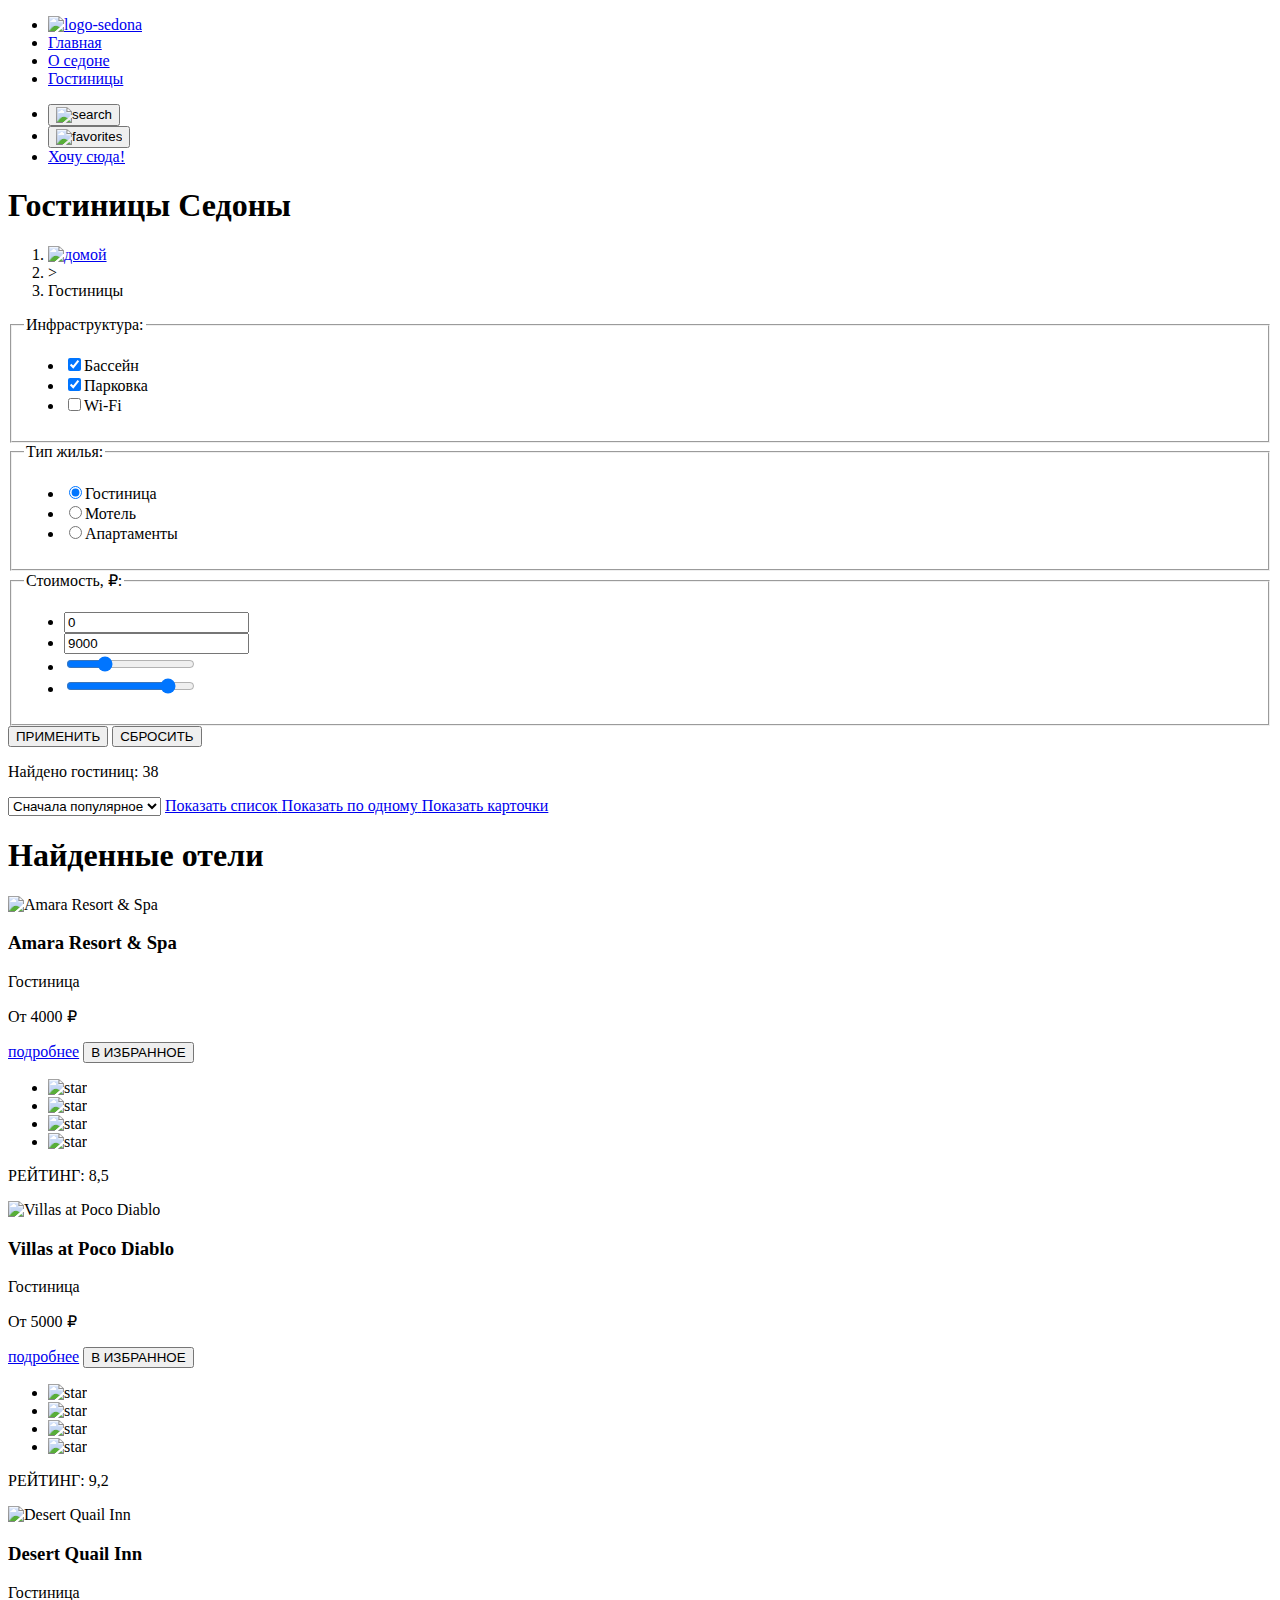
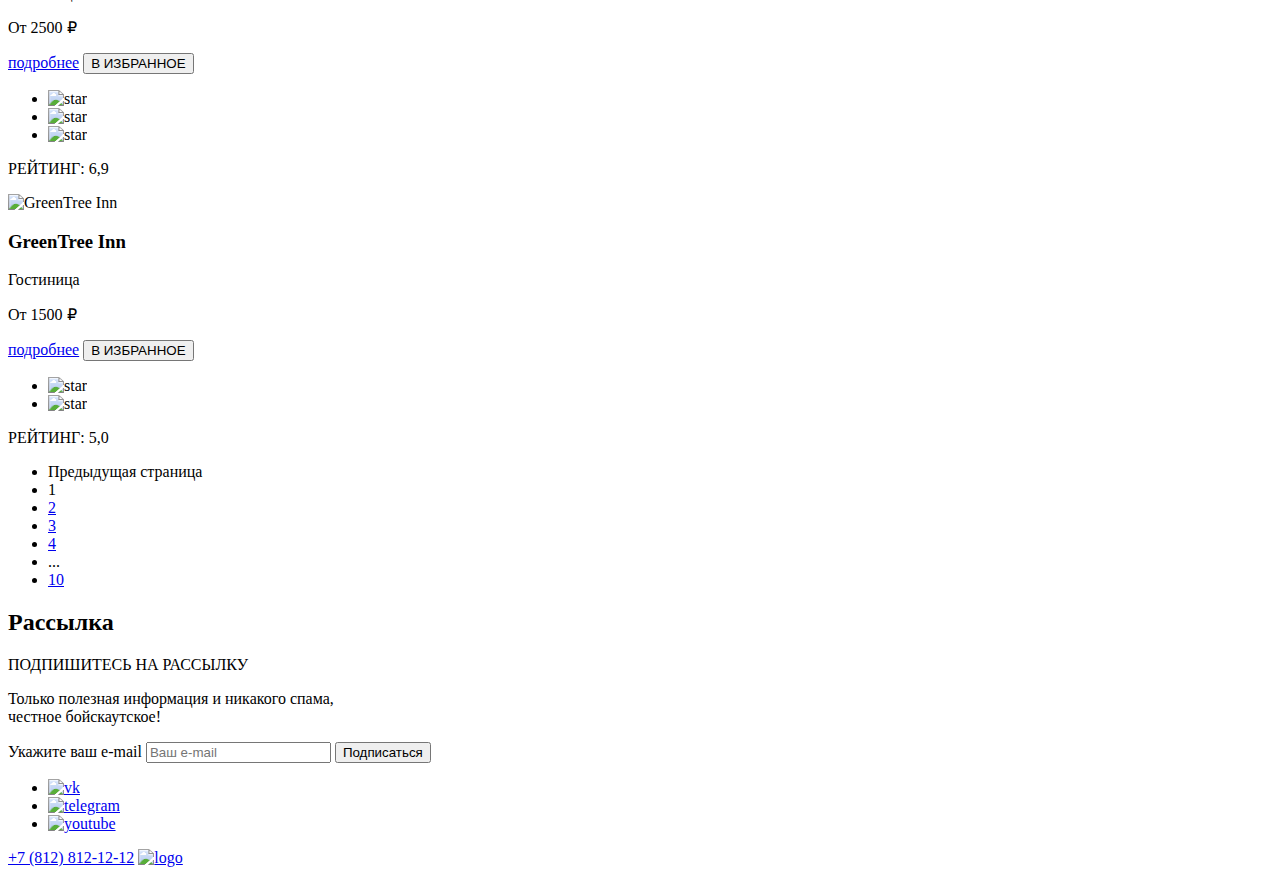
==== catalog.html @ e56a1374 "каталог" ====
<!DOCTYPE html>
<html lang="ru">

  <head>
    <meta charset="utf-8" />
    <title>HTML Academy: Седона</title>
    <link rel="stylesheet" href="/catalog.css" />

    <link rel="preconnect" href="https://fonts.googleapis.com" />
    <link rel="preconnect" href="https://fonts.gstatic.com" crossorigin />
    <link href="https://fonts.googleapis.com/css2?family=PT+Sans:ital,wght@0,400;0,700;1,400;1,700&display=swap"
      rel="stylesheet" />
  </head>

  <body>
    <header class="page-header">
      <nav class="main-nav">
        <ul class="nav-list">
          <li class="nav-list-logo">
            <a href="index.html">
              <img class="logo-sedona" src="img/logo.svg" alt="logo-sedona" /></a>
          </li>
          <li class="nav-list-item">
            <a class="nav-list-link " href="index.html">Главная</a>
          </li>
          <li class="nav-list-item"><a class="nav-list-link" href="#">О седоне</a></li>
          <li class="nav-list-item"><a class="nav-list-link active-nav" href="catalog.html">Гостиницы</a></li>
        </ul>
        <form action="https://htmlacademy.ru/" method="get">
          <ul class="client-list">
            <li class="client-list-ite">
              <button class="search-button all-button">
                <img class="img-button" src="img/search.sedona.svg" width="20" height="20" alt="search" />
              </button>
            </li>
            <li class="client-list-ite cl-2">
              <button class="favorites-button all-button">
                <img src="img/favorites.svg" alt="favorites" width="20" height="20" />
              </button>
            </li>
            <li class="client-list-item client-item-flex">
              <a href="#" class="client-item">Хочу сюда!</a>
            </li>
          </ul>
        </form>
      </nav>
    </header>
    <main class="main-inner">
      <section class="section-filter">
        <header class="inner-header">
          <h1 class="inner-header-title">Гостиницы Седоны</h1>
          <ol class="breadcrums-list">
            <li class="breadcrums-item"><a class="breadcrums-link" href="index.html"><img src="#" alt="домой"></a>
            </li>
            <li class="breadcrums-item">&#62;</li>
            <li class="breadcrums-item"><span>Гостиницы</span></li>
          </ol>
        </header>
        <form action="https://echo.htmlacademy.ru/" method="get">
          <fieldset class="catalog-filter-group">
            <legend class="catalog-filter-tytle">Инфраструктура:</legend>
            <ul>
              <li class="catalog-filter-item">
                <label class="control" for="pool"><input checked id="pool" type="checkbox" name="pool" />Бассейн</label>
              </li>
              <li><label class="catalog-filter-item"><label class=" control" for="parking"><input checked id="parking"
                      type="checkbox" name="parking" />Парковка</label>
              </li>
              <li>
                <label class="catalog-filter-item"> <label class=" control" for="wi-fi"><input id="wi-fi"
                      type="checkbox" name="wi-Fi" />Wi-Fi</label>
              </li>
            </ul>
          </fieldset>
          <fieldset class="catalog-filter-group">
            <legend class="catalog-filter-tytle">Тип жилья:</legend>
            <ul>
              <li class="catalog-filter-item">
                <label class="control">
                  <input checked id="hotel" type="radio" name="housing" />Гостиница</label>
              <li class="catalog-filter-item">
                <label class=" control">
                  <input id="motel" type="radio" name="housing" />Мотель</label>
              </li>
              <li class="catalog-filter-item">
                <label class="control">
                  <input id="apartments" type="radio" name="housing" />Апартаменты</label>
              </li>
          </fieldset>
          <fieldset class="catalog-filter-group">
            <legend class="catalog-filter-tytle">Стоимость, ₽:</legend>
            <ul>
              <li class="catalog-filter-item">
                <label class=" control" for="min-price">
                  <input type="number" id="min-price" value="0" placeholder="от" name="mon-price" /></label>
              </li>
              <li class="catalog-filter-item">
                <label class=" control" for="max-price">
                  <input type="number" id="max-price" placeholder="до" value="9000" name="max-price" /></label>
              </li>
              <li class="catalog-filter-item">
                <label class=" control" for="range-min">
                  <input type="range" class="range-min" min="0" max="9000" value="2500" step="100">

                </label>
              </li>
              <li>
                <label class=" control" for="range-min">
                  <input type="range" class="range-max" min="0" max="9000" value="7500" step="100">
                </label>
              </li>
            </ul>
          </fieldset>
          <button type="submit" id="apply">ПРИМЕНИТЬ</button>
          <button type="reset" id="reset">СБРОСИТЬ</button>
        </form>
      </section>
      <section class="section-catalog">
        <p class="number-hotels">Найдено гостиниц: <span>38</span></p>
        <select class="select-control" aria-label="Сортировка">
          <option value="popular">Сначала популярное</option>
          <option value="cheap">Сначала дешёвое</option>
          <option value="expensive">Сначала дорогое</option>
        </select>
        <a href="#" class="view-button button-selected">
          <span class="visually-hidden">Показать список</span>
        </a>
        <a href="#" class="view-button">
          <span class="visually-hidden">Показать по одному</span>
        </a>
        <a class="view-button" href="#">
          <span class="visually-hidden">Показать карточки</span>
        </a>
        <h1>Найденные отели</h1>
        <article class="catalog-card">
          <img class="catalog-card-img" src="img/Amara-Resort-&-Spa.jpg" alt="Amara Resort & Spa" width="300"
            height="212" />
          <h3 class="catalog-card-name">Amara Resort & Spa</h3>
          <p>Гостиница</p>
          <p class="catalog-card-price">От 4000 ₽</p>
          <a class="more-details" href="#">подробнее</a>
          <button class="favorite-hotel-button">В ИЗБРАННОЕ</button>
          <ul class="
          rating-stars">
            <li><img src="img/star.svg" alt="star"></li>
            <li><img src="img/star.svg" alt="star"></li>
            <li><img src="img/star.svg" alt="star"></li>
            <li><img src="img/star.svg" alt="star"></li>
          </ul>
          <p>РЕЙТИНГ: 8,5</p>
        </article>
        <article class="catalog-card">
          <img class="catalog-card-img" src="img/Villas-at-Poco-Diablo.jpg" alt="Villas at Poco Diablo" width="300"
            height="212" />
          <h3 class="catalog-card-name">Villas at Poco Diablo</h3>
          <p>Гостиница</p>
          <p class="catalog-card-price">От 5000 ₽</p>
          <a class="more-details" href="#">подробнее</a>
          <button class="favorite-hotel-button">В ИЗБРАННОЕ</button>
          <ul class="
          rating-stars">
            <li><img src="img/star.svg" alt="star"></li>
            <li><img src="img/star.svg" alt="star"></li>
            <li><img src="img/star.svg" alt="star"></li>
            <li><img src="img/star.svg" alt="star"></li>
          </ul>
          <p class="rating">РЕЙТИНГ: 9,2</p>
        </article>
        <article class="catalog-card">
          <img class="catalog-card-img" src="img/Desert-Quail-Inn.jpg" alt="Desert Quail Inn" width="300"
            height="212" />
          <h3 class="catalog-card-name">Desert Quail Inn</h3>
          <p>Гостиница</p>
          <p class="catalog-card-price">От 2500 ₽</p>
          <a class="more-details" href="#">подробнее</a>
          <button class="favorite-hotel-button">В ИЗБРАННОЕ</button>
          <ul class="
          rating-stars">
            <li><img src="img/star.svg" alt="star"></li>
            <li><img src="img/star.svg" alt="star"></li>
            <li><img src="img/star.svg" alt="star"></li>
          </ul>
          <p class="rating">РЕЙТИНГ: 6,9</p>
        </article>
        <article class="catalog-card">
          <img class="catalog-card-img" src="img/GreenTree-Inn.jpg" alt="GreenTree Inn" width="300" height="212" />
          <h3 class="catalog-card-name">GreenTree Inn</h3>
          <p>Гостиница</p>
          <p class="catalog-card-price">От 1500 ₽</p>
          <a class="more-details" href="#">подробнее</a>
          <button class="favorite-hotel-button">В ИЗБРАННОЕ</button>
          <ul class="rating-stars">
            <li><img src="img/star.svg" alt="star"></li>
            <li><img src="img/star.svg" alt="star"></li>
          </ul>
          <p class="rating">РЕЙТИНГ: 5,0</p>
        </article>
        <ul class="pagination">
          <li class="pagination-item">
            <a class="pagination-link pagination-prev pagination-disabled">
              <span class="visually-hidden">Предыдущая страница</span>
            </a>
          </li>
          <li class="pagination-item">
            <a class="pagination-link pagination-selected">1</a>
          </li>
          <li class="pagination-item">
            <a class="pagination-link" href="#">2</a>
          </li>
          <li class="pagination-item">
            <a class="pagination-link" href="#">3</a>
          </li>
          <li class="pagination-item">
            <a class="pagination-link" href="#">4</a>
          </li>
          <li class="pagination-item">
            <span>...</span>
          </li>
          <li class="pagination-item">
            <a class="pagination-link pagination-next" href="#">
              <span class="visually-hidden">10</span>
            </a>
          </li>
        </ul>
      </section>
    </main>
    <section class="section-email">
      <h2 class="visually-hidden">Рассылка</h2>
      <p class="bolder-text">
        ПОДПИШИТЕСЬ НА РАССЫЛКУ
      </p>
      <p class="subscribe-text">
        Только полезная информация и никакого спама,<br />
        честное бойскаутское!
      </p>
      <form class="email-form" action="https://echo.htmlacademy.ru/" method="post">
        <label class="visually-hidden" for="email">Укажите ваш e-mail</label>
        <input class="email-input" type="text" name="use-email" id="email" placeholder="Ваш e-mail" />
        <button class="subscribe-button all-button" type="submit" id="subscribe">Подписаться</button>
      </form>
    </section>
    </main>
    <footer class="footer">
      <ul class="social-nav-list">
        <li class="social-nav-item">
          <a class="social-nav-link" href="https://vk.com/htmlacademy"><img src="img/vk.svg" alt="vk" width="24"
              height="14" /> </a>
        </li>
        <li class="social-nav-item">
          <a class="social-nav-link" href="https://t.me/htmlacademy "><img src="img/telegramm.svg" alt="telegram"
              width="28" height="16" /></a>
        </li>
        <li class="social-nav-item">
          <a class="social-nav-link" href="https://www.youtube.com/user/htmlacademyru"><img src="img/youtube.svg"
              alt="youtube" width="22" height="17" /></a>
        </li>
      </ul>
      <a class="footer-nav-number" href="tel:+78128121212">+7 (812) 812-12-12</a>
      <a href="https://htmlacademy.ru/"><img src="img/Logo-html-academy.svg" alt="logo" /></a>
    </footer>
  </body>

</html>
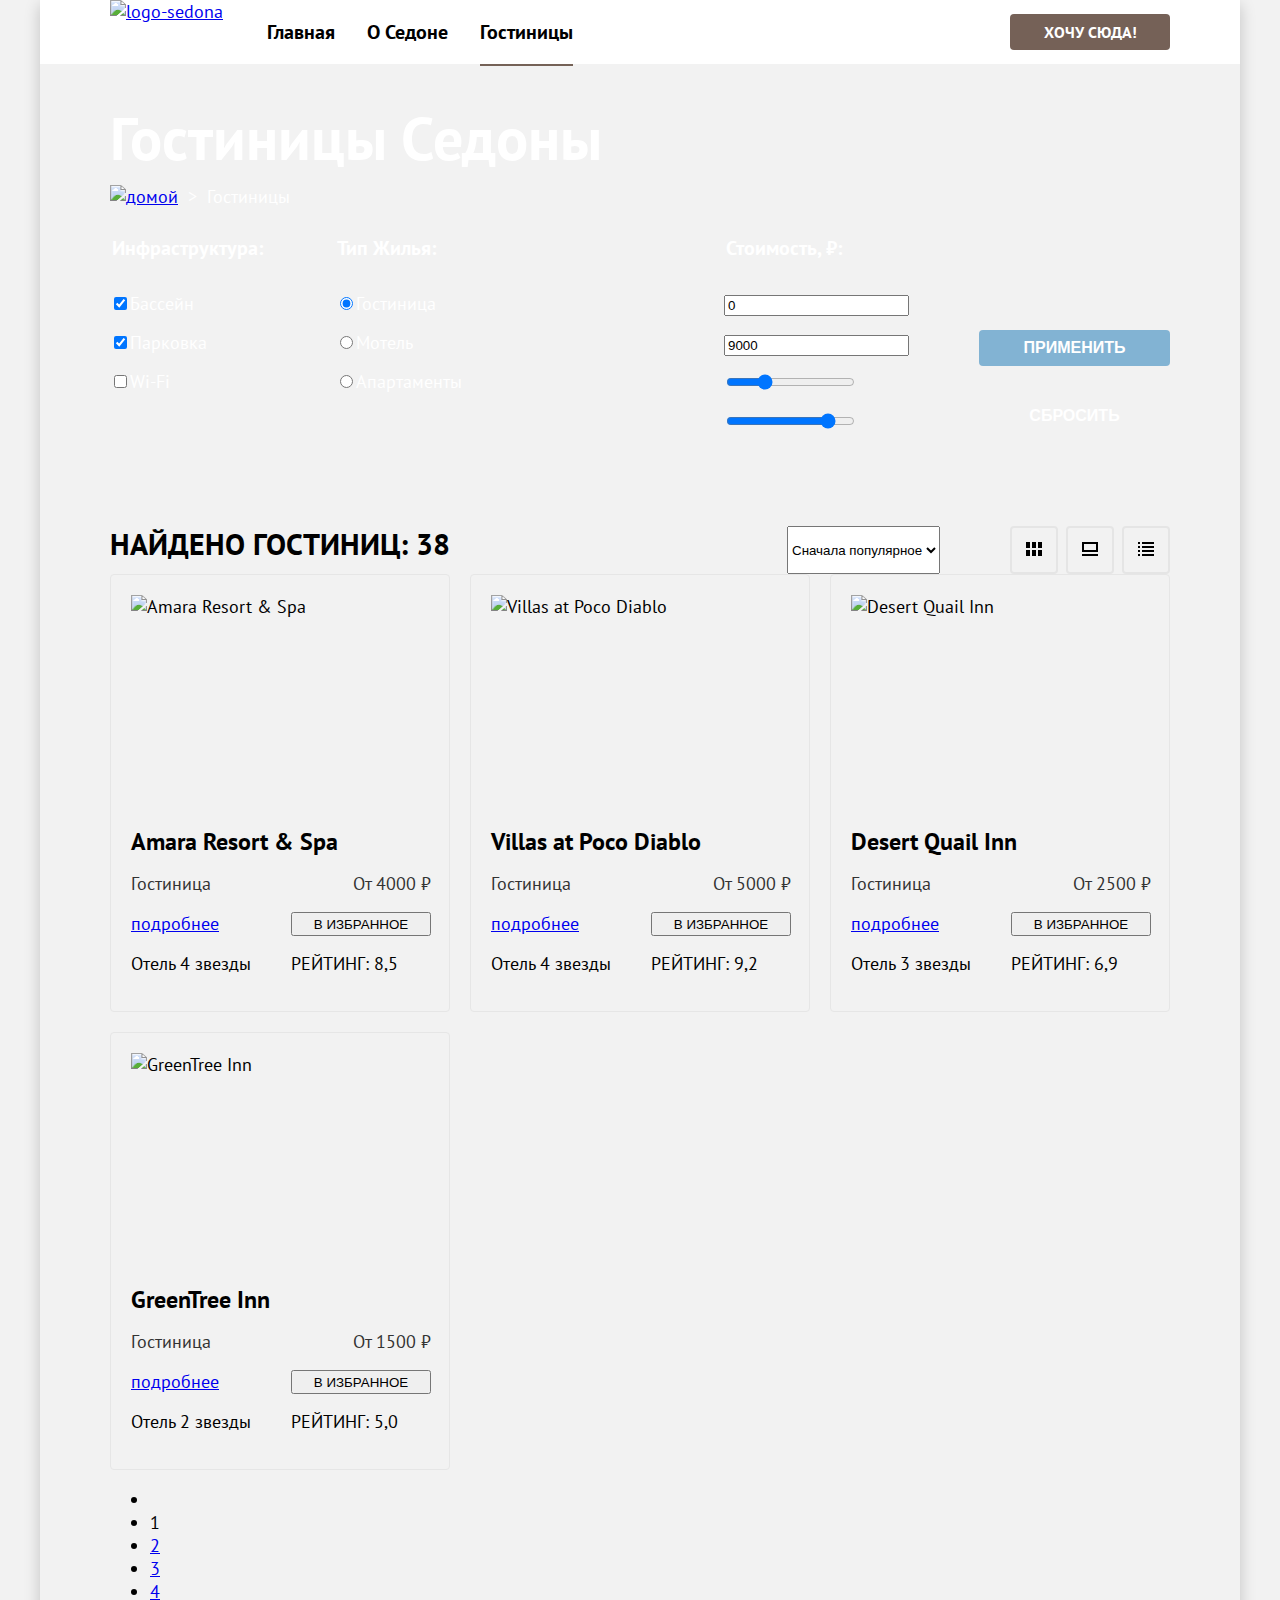
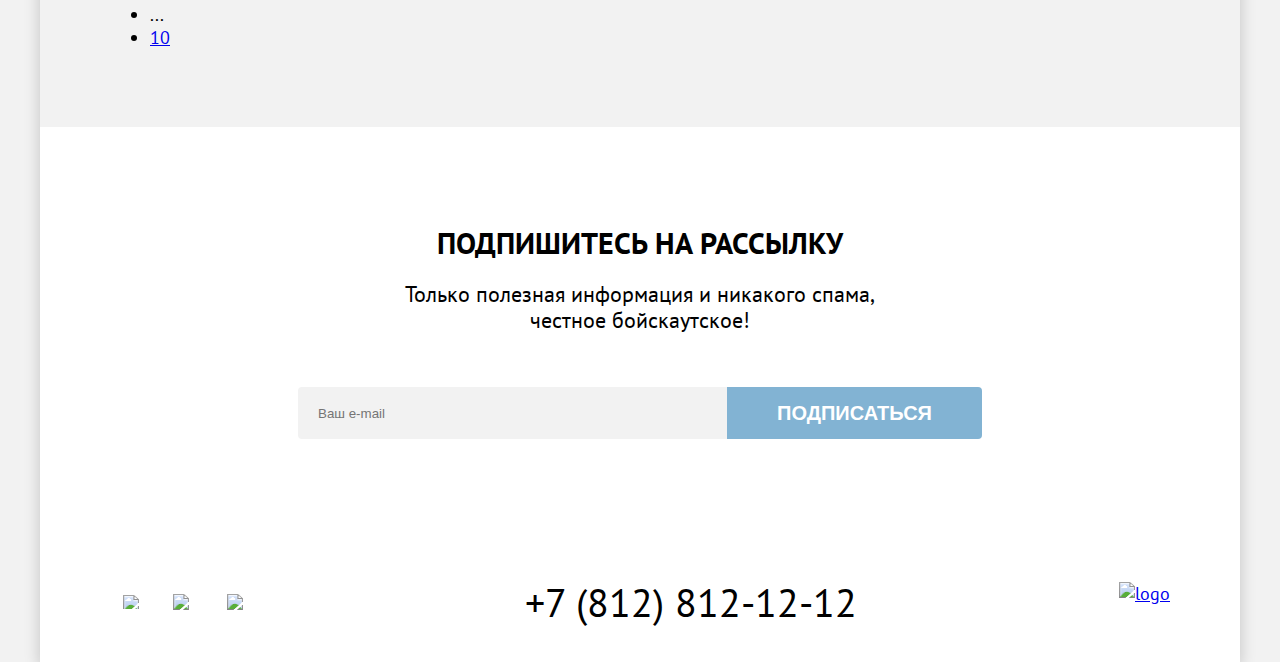
==== commit 4e85ea19: "доработки" ====
--- a/catalog.html
+++ b/catalog.html
@@ -4,7 +4,7 @@
   <head>
     <meta charset="utf-8" />
     <title>HTML Academy: Седона</title>
-    <link rel="stylesheet" href="/catalog.css" />
+    <link rel="stylesheet" href="catalog.css" />
 
     <link rel="preconnect" href="https://fonts.googleapis.com" />
     <link rel="preconnect" href="https://fonts.gstatic.com" crossorigin />
@@ -28,14 +28,13 @@
         </ul>
         <form action="https://htmlacademy.ru/" method="get">
           <ul class="client-list">
-            <li class="client-list-ite">
+            <li class="client-list-item cli-1">
               <button class="search-button all-button">
-                <img class="img-button" src="img/search.sedona.svg" width="20" height="20" alt="search" />
               </button>
             </li>
-            <li class="client-list-ite cl-2">
-              <button class="favorites-button all-button">
-                <img src="img/favorites.svg" alt="favorites" width="20" height="20" />
+            <li class="client-list-item cli-2">
+              <button class="favorites-button all-button" style="width: 20px; height: 20px;">
+
               </button>
             </li>
             <li class="client-list-item client-item-flex">
@@ -46,155 +45,150 @@
       </nav>
     </header>
     <main class="main-inner">
-      <section class="section-filter">
+      <div class="hero">
         <header class="inner-header">
           <h1 class="inner-header-title">Гостиницы Седоны</h1>
           <ol class="breadcrums-list">
-            <li class="breadcrums-item"><a class="breadcrums-link" href="index.html"><img src="#" alt="домой"></a>
+            <li class="breadcrums-item"><a class="breadcrums-link" href="index.html"><img src="img/mini-home.icon.svg"
+                  alt="домой"></a>
             </li>
             <li class="breadcrums-item">&#62;</li>
             <li class="breadcrums-item"><span>Гостиницы</span></li>
           </ol>
         </header>
-        <form action="https://echo.htmlacademy.ru/" method="get">
-          <fieldset class="catalog-filter-group">
-            <legend class="catalog-filter-tytle">Инфраструктура:</legend>
-            <ul>
-              <li class="catalog-filter-item">
-                <label class="control" for="pool"><input checked id="pool" type="checkbox" name="pool" />Бассейн</label>
-              </li>
-              <li><label class="catalog-filter-item"><label class=" control" for="parking"><input checked id="parking"
+        <section class="section-filter" data-test="filter">
+          <h2 class="visually-hidden">Фильтры</h2>
+          <form class="filter-form" action="https://echo.htmlacademy.ru/" method="get">
+            <fieldset class="catalog-filter-group
+            infrastructure">
+              <legend class="catalog-filter-tytle">Инфраструктура:</legend>
+              <ul class="catalog-filter-list">
+                <li class="catalog-filter-item">
+                  <label class="control" for="pool"><input checked id="pool" type="checkbox"
+                      name="pool" />Бассейн</label>
+                </li>
+                <li class="catalog-filter-item"><label class="control" for="parking"><input checked id="parking"
                       type="checkbox" name="parking" />Парковка</label>
-              </li>
-              <li>
-                <label class="catalog-filter-item"> <label class=" control" for="wi-fi"><input id="wi-fi"
-                      type="checkbox" name="wi-Fi" />Wi-Fi</label>
-              </li>
-            </ul>
-          </fieldset>
-          <fieldset class="catalog-filter-group">
-            <legend class="catalog-filter-tytle">Тип жилья:</legend>
-            <ul>
-              <li class="catalog-filter-item">
-                <label class="control">
-                  <input checked id="hotel" type="radio" name="housing" />Гостиница</label>
-              <li class="catalog-filter-item">
-                <label class=" control">
-                  <input id="motel" type="radio" name="housing" />Мотель</label>
-              </li>
-              <li class="catalog-filter-item">
-                <label class="control">
-                  <input id="apartments" type="radio" name="housing" />Апартаменты</label>
-              </li>
-          </fieldset>
-          <fieldset class="catalog-filter-group">
-            <legend class="catalog-filter-tytle">Стоимость, ₽:</legend>
-            <ul>
-              <li class="catalog-filter-item">
-                <label class=" control" for="min-price">
-                  <input type="number" id="min-price" value="0" placeholder="от" name="mon-price" /></label>
-              </li>
-              <li class="catalog-filter-item">
-                <label class=" control" for="max-price">
-                  <input type="number" id="max-price" placeholder="до" value="9000" name="max-price" /></label>
-              </li>
-              <li class="catalog-filter-item">
-                <label class=" control" for="range-min">
-                  <input type="range" class="range-min" min="0" max="9000" value="2500" step="100">
-
-                </label>
-              </li>
-              <li>
-                <label class=" control" for="range-min">
-                  <input type="range" class="range-max" min="0" max="9000" value="7500" step="100">
-                </label>
-              </li>
-            </ul>
-          </fieldset>
-          <button type="submit" id="apply">ПРИМЕНИТЬ</button>
-          <button type="reset" id="reset">СБРОСИТЬ</button>
-        </form>
-      </section>
-      <section class="section-catalog">
-        <p class="number-hotels">Найдено гостиниц: <span>38</span></p>
-        <select class="select-control" aria-label="Сортировка">
-          <option value="popular">Сначала популярное</option>
-          <option value="cheap">Сначала дешёвое</option>
-          <option value="expensive">Сначала дорогое</option>
-        </select>
-        <a href="#" class="view-button button-selected">
-          <span class="visually-hidden">Показать список</span>
-        </a>
-        <a href="#" class="view-button">
-          <span class="visually-hidden">Показать по одному</span>
-        </a>
-        <a class="view-button" href="#">
-          <span class="visually-hidden">Показать карточки</span>
-        </a>
-        <h1>Найденные отели</h1>
-        <article class="catalog-card">
-          <img class="catalog-card-img" src="img/Amara-Resort-&-Spa.jpg" alt="Amara Resort & Spa" width="300"
-            height="212" />
-          <h3 class="catalog-card-name">Amara Resort & Spa</h3>
-          <p>Гостиница</p>
-          <p class="catalog-card-price">От 4000 ₽</p>
-          <a class="more-details" href="#">подробнее</a>
-          <button class="favorite-hotel-button">В ИЗБРАННОЕ</button>
-          <ul class="
-          rating-stars">
-            <li><img src="img/star.svg" alt="star"></li>
-            <li><img src="img/star.svg" alt="star"></li>
-            <li><img src="img/star.svg" alt="star"></li>
-            <li><img src="img/star.svg" alt="star"></li>
-          </ul>
-          <p>РЕЙТИНГ: 8,5</p>
-        </article>
-        <article class="catalog-card">
-          <img class="catalog-card-img" src="img/Villas-at-Poco-Diablo.jpg" alt="Villas at Poco Diablo" width="300"
-            height="212" />
-          <h3 class="catalog-card-name">Villas at Poco Diablo</h3>
-          <p>Гостиница</p>
-          <p class="catalog-card-price">От 5000 ₽</p>
-          <a class="more-details" href="#">подробнее</a>
-          <button class="favorite-hotel-button">В ИЗБРАННОЕ</button>
-          <ul class="
-          rating-stars">
-            <li><img src="img/star.svg" alt="star"></li>
-            <li><img src="img/star.svg" alt="star"></li>
-            <li><img src="img/star.svg" alt="star"></li>
-            <li><img src="img/star.svg" alt="star"></li>
-          </ul>
-          <p class="rating">РЕЙТИНГ: 9,2</p>
-        </article>
-        <article class="catalog-card">
-          <img class="catalog-card-img" src="img/Desert-Quail-Inn.jpg" alt="Desert Quail Inn" width="300"
-            height="212" />
-          <h3 class="catalog-card-name">Desert Quail Inn</h3>
-          <p>Гостиница</p>
-          <p class="catalog-card-price">От 2500 ₽</p>
-          <a class="more-details" href="#">подробнее</a>
-          <button class="favorite-hotel-button">В ИЗБРАННОЕ</button>
-          <ul class="
-          rating-stars">
-            <li><img src="img/star.svg" alt="star"></li>
-            <li><img src="img/star.svg" alt="star"></li>
-            <li><img src="img/star.svg" alt="star"></li>
-          </ul>
-          <p class="rating">РЕЙТИНГ: 6,9</p>
-        </article>
-        <article class="catalog-card">
-          <img class="catalog-card-img" src="img/GreenTree-Inn.jpg" alt="GreenTree Inn" width="300" height="212" />
-          <h3 class="catalog-card-name">GreenTree Inn</h3>
-          <p>Гостиница</p>
-          <p class="catalog-card-price">От 1500 ₽</p>
-          <a class="more-details" href="#">подробнее</a>
-          <button class="favorite-hotel-button">В ИЗБРАННОЕ</button>
-          <ul class="rating-stars">
-            <li><img src="img/star.svg" alt="star"></li>
-            <li><img src="img/star.svg" alt="star"></li>
-          </ul>
-          <p class="rating">РЕЙТИНГ: 5,0</p>
-        </article>
+                </li>
+                <li>
+                  <label class="catalog-filter-item"> <input id="wi-fi" type="checkbox" name="wi-Fi" />Wi-Fi</label>
+                </li>
+              </ul>
+            </fieldset>
+            <fieldset class="catalog-filter-group housing-type">
+              <legend class="catalog-filter-tytle">Тип жилья:</legend>
+              <ul class="catalog-filter-list">
+                <li class="catalog-filter-item">
+                  <label class="control">
+                    <input checked id="hotel" type="radio" name="housing" />Гостиница</label>
+                <li class="catalog-filter-item">
+                  <label class=" control">
+                    <input id="motel" type="radio" name="housing" />Мотель</label>
+                </li>
+                <li class="catalog-filter-item">
+                  <label class="control">
+                    <input id="apartments" type="radio" name="housing" />Апартаменты</label>
+                </li>
+              </ul>
+            </fieldset>
+            <fieldset class="catalog-filter-group
+            regulate-prices">
+              <legend class="catalog-filter-tytle">Стоимость, ₽:</legend>
+              <ul class="catalog-filter-list">
+                <li class="catalog-filter-item">
+                  <label class=" control" for="min-price">
+                    <input type="number" id="min-price" value="0" placeholder="от" name="mon-price" /></label>
+                </li>
+                <li class="catalog-filter-item">
+                  <label class=" control" for="max-price">
+                    <input type="number" id="max-price" placeholder="до" value="9000" name="max-price" /></label>
+                </li>
+                <li class="catalog-filter-item">
+                  <label class=" control" for="range-min">
+                    <input type="range" id="range-min" class="range-min" min="0" max="9000" value="2500" step="100">
+                  </label>
+                </li>
+                <li>
+                  <label class=" control">
+                    <input type="range" class="range-max" min="0" max="9000" value="7500" step="100">
+                  </label>
+                </li>
+              </ul>
+            </fieldset>
+            <div class="form-buttons">
+              <button class="apply-button" type="submit" id="apply">ПРИМЕНИТЬ</button>
+              <button class="reset-button" type="reset" id="reset">СБРОСИТЬ</button>
+            </div>
+          </form>
+        </section>
+      </div>
+
+      <section class="section-catalog" data-test="catalog">
+        <div class="catalog-inner-nav">
+          <p class="find-number-hotels">Найдено гостиниц: <span>38</span></p>
+          <select class="select-control" aria-label="Сортировка">
+            <option value="popular">Сначала популярное</option>
+            <option value="cheap">Сначала дешёвое</option>
+            <option value="expensive">Сначала дорогое</option>
+          </select>
+          <div class="view-mode-buttons">
+            <a class="view-button button-selected" href="#"><img class="view-button-img" src="img/cards-icon.svg"
+                alt="Показать карточки товаров" width="16" height="14">
+            </a>
+            <a class="view-button" href="#"><img class="view-button-img" src="img/single-icon.svg"
+                alt="показать по одному" width="16" height="14">
+            </a>
+            <a class="view-button href=" #""><img class="view-button-img" src="img/list-icon.svg"
+                alt="показать список товаров" width="16" height="14">
+            </a>
+          </div>
+        </div>
+        <div class="main-cards">
+          <h1 class="visually-hidden">Найденные отели</h1>
+          <article class="catalog-card">
+            <img class="catalog-card-img" src="img/Amara-Resort-&-Spa.jpg" alt="Amara Resort & Spa" width="300"
+              height="212" />
+            <a class="catalog-card-name" href="#">Amara Resort & Spa</a>
+            <p class="catalog-card-type">Гостиница</p>
+            <p class="catalog-card-price">От 4000 ₽</p>
+            <a class="more-details-button" href="#">подробнее</a>
+            <button class="favorite-hotel-button">В ИЗБРАННОЕ</button>
+            <span class="rating-stars">Отель 4 звезды</span>
+            <p class="rating">РЕЙТИНГ: 8,5</p>
+          </article>
+          <article class="catalog-card">
+            <img class="catalog-card-img" src="img/Villas-at-Poco-Diablo.jpg" alt="Villas at Poco Diablo" width="300"
+              height="212" />
+            <a class="catalog-card-name" href="#">Villas at Poco Diablo</a>
+            <p class="catalog-card-type">Гостиница</p>
+            <p class="catalog-card-price">От 5000 ₽</p>
+            <a class="more-details-button" href="#">подробнее</a>
+            <button class="favorite-hotel-button">В ИЗБРАННОЕ</button>
+            <span class="rating-stars">Отель 4 звезды</span>
+            <p class="rating">РЕЙТИНГ: 9,2</p>
+          </article>
+          <article class="catalog-card">
+            <img class="catalog-card-img" src="img/Desert-Quail-Inn.jpg" alt="Desert Quail Inn" width="300"
+              height="212" />
+            <a class="catalog-card-name" href="#">Desert Quail Inn</a>
+            <p class="catalog-card-type">Гостиница</p>
+            <p class="catalog-card-price">От 2500 ₽</p>
+            <a class="more-details-button" href="#">подробнее</a>
+            <button class="favorite-hotel-button">В ИЗБРАННОЕ</button>
+            <span class="rating-stars">Отель 3 звезды</span>
+            <p class="rating">РЕЙТИНГ: 6,9</p>
+          </article>
+          <article class="catalog-card">
+            <img class="catalog-card-img" src="img/GreenTree-Inn.jpg" alt="GreenTree Inn" width="300" height="212" />
+            <a class="catalog-card-name" href="#">GreenTree Inn</a>
+            <p class="catalog-card-type">Гостиница</p>
+            <p class="catalog-card-price">От 1500 ₽</p>
+            <a class="more-details-button" href="#">подробнее</a>
+            <button class="favorite-hotel-button">В ИЗБРАННОЕ</button>
+            <span class="rating-stars">Отель 2 звезды</span>
+            <p class="rating">РЕЙТИНГ: 5,0</p>
+          </article>
+        </div>
         <ul class="pagination">
           <li class="pagination-item">
             <a class="pagination-link pagination-prev pagination-disabled">
@@ -217,14 +211,12 @@
             <span>...</span>
           </li>
           <li class="pagination-item">
-            <a class="pagination-link pagination-next" href="#">
-              <span class="visually-hidden">10</span>
-            </a>
+            <a class="pagination-link" href="#">10</a>
           </li>
         </ul>
       </section>
     </main>
-    <section class="section-email">
+    <section class="section-email" data-test="subscribe">
       <h2 class="visually-hidden">Рассылка</h2>
       <p class="bolder-text">
         ПОДПИШИТЕСЬ НА РАССЫЛКУ
@@ -239,8 +231,7 @@
         <button class="subscribe-button all-button" type="submit" id="subscribe">Подписаться</button>
       </form>
     </section>
-    </main>
-    <footer class="footer">
+    <footer class="footer" data-test="footer">
       <ul class="social-nav-list">
         <li class="social-nav-item">
           <a class="social-nav-link" href="https://vk.com/htmlacademy"><img src="img/vk.svg" alt="vk" width="24"
--- a/catalog.css
+++ b/catalog.css
@@ -0,0 +1,420 @@
+*,
+*::before,
+*::after {
+  box-sizing: border-box;
+}
+
+.visually-hidden {
+  display: none;
+}
+
+body {
+  list-style: none;
+  margin: 0;
+  padding: 0;
+  margin-left: auto;
+  margin-right: auto;
+  width: 1200px;
+  font-family: "PT Sans";
+  font-size: 18px;
+  font-style: normal;
+  font-weight: 400;
+  line-height: 23px;
+  background-color: #f2f2f2;
+  box-shadow: 0 5px 15px rgba(0, 1, 1, 0.2);
+}
+
+.active-nav {
+  border-bottom: 2px solid #756257;
+  padding-bottom: 19px;
+}
+.all-button {
+  border: none;
+  background-color: inherit;
+}
+.page-header {
+  width: 1200px;
+  display: flex;
+  background: #fff;
+}
+.main-nav {
+  width: 1200px;
+  height: 64px;
+  display: flex;
+  justify-content: space-between;
+}
+
+.nav-list {
+  margin: 0;
+  padding: 0;
+  list-style: none;
+  display: flex;
+}
+
+.nav-list-logo {
+  margin-left: 70px;
+  margin-right: 28px;
+}
+
+.nav-list-link {
+  text-decoration: none;
+  color: var(--Texts-Texts-basic, #000);
+}
+.nav-list-item {
+  padding: 20px 16px;
+  font-size: 20px;
+  font-weight: 700;
+  line-height: 24px;
+  text-transform: capitalize;
+}
+
+.client-list {
+  width: 268px;
+  margin: 0;
+  padding: 0;
+  margin-left: auto;
+  list-style: none;
+  display: flex;
+  flex-wrap: wrap;
+  margin-right: 70px;
+}
+.search-button {
+  background: url(img/search.sedona.svg) no-repeat;
+  background-size: 20px 20px;
+  position: relative;
+  top: 20px;
+  right: 12px;
+  bottom: 20px;
+  left: 12px;
+}
+.favorites-button {
+  background: url(img/favorites.svg) no-repeat;
+  background-size: 20px 20px;
+  position: relative;
+  top: 20px;
+  right: 12px;
+  bottom: 20px;
+  left: 12px;
+}
+.favorites-button,
+.search-button {
+  padding: 22px 12px;
+}
+.cli-1,
+.cli-2 {
+  width: 44px;
+  height: 64px;
+}
+.client-item {
+  width: 160px;
+  height: 36px;
+  color: #fff;
+  background-color: #756157;
+  border-radius: 4px;
+  font-size: 16px;
+  font-weight: 700;
+  line-height: 20px;
+  text-transform: uppercase;
+  display: flex;
+  justify-content: center;
+  align-items: center;
+  text-decoration: none;
+}
+.client-item-flex {
+  margin-left: 20px;
+  display: flex;
+  align-items: center;
+}
+
+.bolder-text {
+  font-size: 30px;
+  font-weight: 700;
+  line-height: 36px; /* 120% */
+  text-transform: uppercase;
+  margin-bottom: 20px;
+  display: flex;
+  margin-top: 0;
+}
+.hero {
+  height: 412px;
+  padding: 35px 70px 70px 70px;
+  color: #ffffff;
+  background: url(img/filter-background.jpg) no-repeat;
+  display: grid;
+  gap: 30px;
+}
+.inner-header-title {
+  font-size: 60px;
+  font-weight: 700;
+  line-height: 78px; /* 130% */
+  margin: 0;
+  padding: 0;
+}
+.inner-header {
+  width: 1060px;
+  height: 107px;
+  display: grid;
+  gap: 8px;
+}
+.breadcrums-list {
+  gap: 10px;
+  display: flex;
+  margin: 0;
+  padding: 0;
+  list-style: none;
+}
+.section-filter {
+}
+.filter-form {
+  display: flex;
+}
+.catalog-filter-group {
+  margin: 0;
+  padding: 0;
+  border: none;
+}
+.catalog-filter-tytle {
+  margin-bottom: 32px;
+  font-size: 20px;
+  font-weight: 700;
+  line-height: 24px; /* 120% */
+  text-transform: capitalize;
+}
+
+.catalog-filter-list {
+  gap: 16px;
+  margin: 0;
+  padding: 0;
+  list-style: none;
+}
+.catalog-filter-item {
+  margin-bottom: 16px;
+}
+
+.infrastructure {
+  margin-right: 70px;
+}
+
+.housing-type {
+  margin-right: auto;
+}
+.regulate-prices {
+  margin-left: auto;
+}
+.form-buttons {
+  display: grid;
+  margin-left: 70px;
+  margin-top: auto;
+  gap: 32px;
+}
+.apply-button {
+  color: var(--Texts-background-deafault, #fff);
+  text-align: center;
+  font-size: 16px;
+  font-weight: 700;
+  line-height: 20px; /* 125% */
+  text-transform: uppercase;
+  display: flex;
+  padding: 8px 50px;
+  justify-content: center;
+  border-radius: 4px;
+  background: var(--Buttons-second, #82b3d3);
+  width: 191px;
+  height: 36px;
+  border: none;
+}
+.reset-button {
+  color: var(--Texts-background-deafault, #fff);
+  text-align: center;
+  font-size: 16px;
+  font-weight: 700;
+  line-height: 20px; /* 125% */
+  text-transform: uppercase;
+  display: flex;
+  padding: 8px 50px;
+  justify-content: center;
+  width: 191px;
+  height: 36px;
+  border-radius: 4px;
+  background-color: inherit;
+  border: none;
+}
+.section-catalog {
+  padding: 50px 70px 60px 70px;
+}
+.catalog-inner-nav {
+  display: flex;
+}
+.find-number-hotels {
+  margin: 0 auto 0 0;
+  color: var(--Texts-Texts-basic, #000);
+  font-size: 30px;
+  font-weight: 700;
+  line-height: 36px; /* 120% */
+  text-transform: uppercase;
+}
+.view-mode-buttons {
+  margin-left: 70px;
+  gap: 8px;
+  display: flex;
+}
+.view-button {
+  display: flex;
+  width: 48px;
+  height: 48px;
+  padding: 14px 12px;
+  text-decoration: none;
+  border-radius: 4px;
+  border: 2px solid var(--Forms-elements-1, #e5e5e5);
+}
+.view-button-img {
+  display: block;
+  margin-left: auto;
+  margin-right: auto;
+}
+.main-cards {
+  display: flex;
+  flex-wrap: wrap;
+  gap: 20px;
+}
+.catalog-card {
+  width: 340px;
+  height: 438px;
+  padding: 20px;
+  display: grid;
+  grid-template-columns: 140px 140px;
+  grid-template-areas:
+    "img img"
+    "img img"
+    "img img"
+    "name name"
+    "type price"
+    "more like"
+    "star rating";
+  row-gap: 16px;
+  column-gap: 20px;
+  border-radius: 4px;
+  border: 1px solid #e6e6e6;
+}
+.catalog-card-img {
+  grid-area: img;
+}
+.catalog-card-name {
+  text-decoration: none;
+  grid-area: name;
+  margin: 0;
+  color: var(--Texts-Texts-basic, #000);
+  font-size: 24px;
+  font-weight: 700;
+  line-height: 28px; /* 116.667% */
+}
+.catalog-card-type {
+  margin: 0;
+  margin-right: auto;
+  height: 21px;
+  grid-area: type;
+  color: var(--Texts-second, #333);
+  text-align: left;
+  line-height: 21px; /* 116.667% */
+}
+.catalog-card-price {
+  grid-area: price;
+  color: var(--Texts-second, #333);
+  text-align: right;
+  margin: 0;
+  line-height: 21px; /* 116.667% */
+}
+.more-details-button {
+  grid-area: more;
+}
+.favorite-hotel-button {
+  grid-area: like;
+}
+.rating-stars {
+  display: flex;
+  list-style: none;
+  height: 37px;
+  margin: 0;
+  grid-area: star;
+}
+.rating {
+  grid-area: rating;
+  height: 37px;
+  margin: 0;
+}
+.section-email {
+  background-color: #ffffff;
+  height: 415px;
+  display: flex;
+  flex-direction: column;
+  align-items: center;
+  text-align: center;
+  padding: 98px 271px 104px 271px;
+}
+
+.subscribe-text {
+  display: flex;
+  color: var(--Texts-background-deafault, #000);
+  font-size: 22px;
+  line-height: 26px; /* 118.182% */
+  margin-bottom: 54px;
+  margin-top: 0;
+}
+.email-form {
+  display: flex;
+  width: 684px;
+}
+.email-input {
+  border-radius: 4px 0 0 4px;
+  background: var(--basic-light, #f2f2f2);
+  padding: 12px 20px;
+  width: 452px;
+  height: 52px;
+  border: none;
+}
+.subscribe-button {
+  color: var(--Texts-background-deafault, #fff);
+  font-size: 20px;
+  font-weight: 700;
+  line-height: 36px; /* 180% */
+  text-transform: uppercase;
+  padding: 8px 50px;
+  border-radius: 0px 4px 4px 0px;
+  background: var(--Buttons-second, #82b3d3);
+}
+
+.footer {
+  width: 1200px;
+  background-color: #fff;
+  height: 120px;
+  padding: 40px 70px 40px 70px;
+  display: flex;
+}
+.footer-nav-number {
+  margin: 0;
+  margin-right: auto;
+  display: flex;
+  color: var(--Texts-Texts-basic, #000);
+  text-align: center;
+  font-size: 40px;
+  line-height: 40px;
+  text-decoration: none;
+  justify-content: space-between;
+}
+.social-nav-list {
+  margin: 0;
+  padding: 0;
+  margin-right: auto;
+  display: flex;
+  list-style: none;
+  align-items: center;
+  justify-content: space-between;
+}
+.social-nav-link {
+  display: flex;
+  margin: 13px;
+}
+.social-nav-item {
+  display: flex;
+  justify-content: space-between;
+}
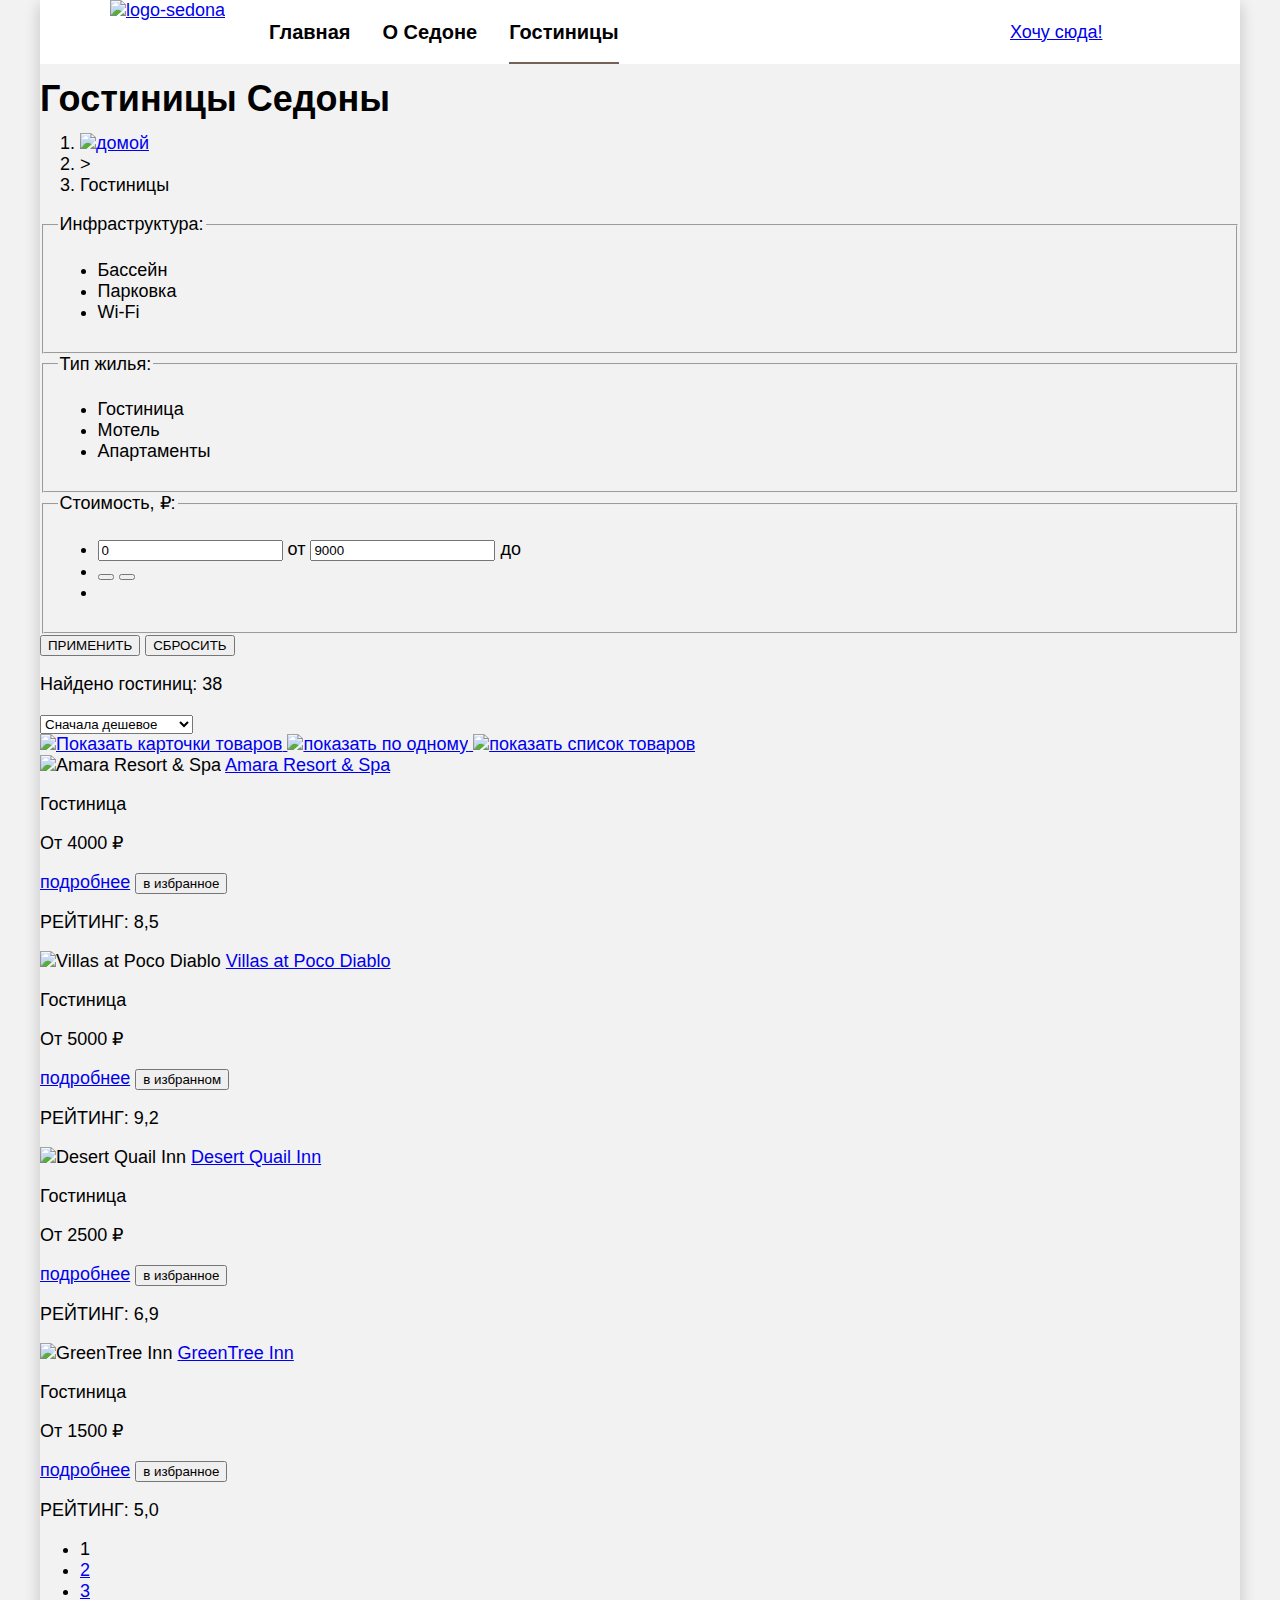
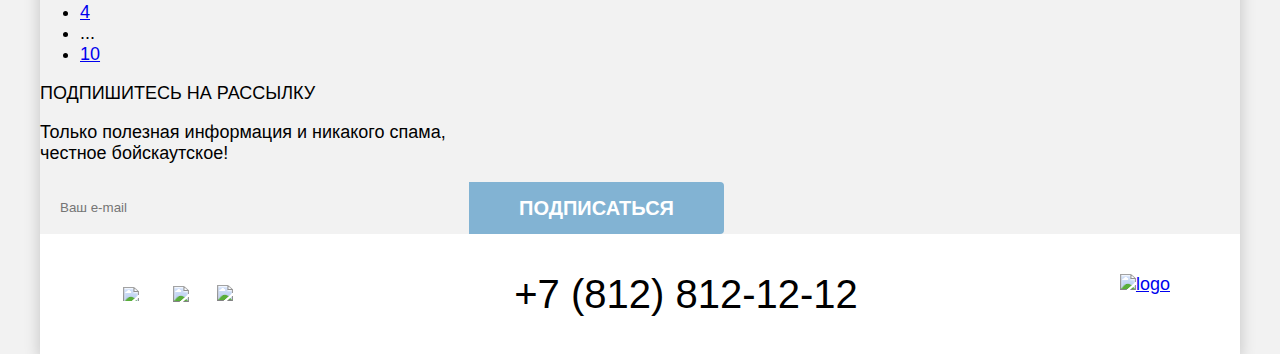
==== commit 09b27a3a: "небольшие изменеия" ====
--- a/catalog.html
+++ b/catalog.html
@@ -4,12 +4,7 @@
   <head>
     <meta charset="utf-8" />
     <title>HTML Academy: Седона</title>
-    <link rel="stylesheet" href="catalog.css" />
-
-    <link rel="preconnect" href="https://fonts.googleapis.com" />
-    <link rel="preconnect" href="https://fonts.gstatic.com" crossorigin />
-    <link href="https://fonts.googleapis.com/css2?family=PT+Sans:ital,wght@0,400;0,700;1,400;1,700&display=swap"
-      rel="stylesheet" />
+    <link rel="stylesheet" href="style/index.css" />
   </head>
 
   <body>
@@ -18,30 +13,29 @@
         <ul class="nav-list">
           <li class="nav-list-logo">
             <a href="index.html">
-              <img class="logo-sedona" src="img/logo.svg" alt="logo-sedona" /></a>
+              <img class="logo-sedona" src="images/logo.svg" alt="logo-sedona" /></a>
           </li>
           <li class="nav-list-item">
-            <a class="nav-list-link " href="index.html">Главная</a>
+            <a class="nav-list-link" href="index.html">Главная</a>
           </li>
           <li class="nav-list-item"><a class="nav-list-link" href="#">О седоне</a></li>
           <li class="nav-list-item"><a class="nav-list-link active-nav" href="catalog.html">Гостиницы</a></li>
         </ul>
-        <form action="https://htmlacademy.ru/" method="get">
-          <ul class="client-list">
-            <li class="client-list-item cli-1">
-              <button class="search-button all-button">
-              </button>
-            </li>
-            <li class="client-list-item cli-2">
-              <button class="favorites-button all-button" style="width: 20px; height: 20px;">
-
-              </button>
-            </li>
-            <li class="client-list-item client-item-flex">
-              <a href="#" class="client-item">Хочу сюда!</a>
-            </li>
-          </ul>
-        </form>
+        <ul class="client-list">
+          <li class="client-list-item">
+            <button class="search-button all-button">
+
+            </button>
+          </li>
+          <li class="client-list-item">
+            <button class="favorites-button all-button">
+
+            </button>
+          </li>
+          <li class="client-list-item client-item-flex">
+            <a href="#" class="client-button">Хочу сюда!</a>
+          </li>
+        </ul>
       </nav>
     </header>
     <main class="main-inner">
@@ -49,8 +43,8 @@
         <header class="inner-header">
           <h1 class="inner-header-title">Гостиницы Седоны</h1>
           <ol class="breadcrums-list">
-            <li class="breadcrums-item"><a class="breadcrums-link" href="index.html"><img src="img/mini-home.icon.svg"
-                  alt="домой"></a>
+            <li class="breadcrums-item"><a class="breadcrums-link" href="index.html"><img
+                  src="images/mini-home.icon.svg" alt="домой"></a>
             </li>
             <li class="breadcrums-item">&#62;</li>
             <li class="breadcrums-item"><span>Гостиницы</span></li>
@@ -61,58 +55,84 @@
           <form class="filter-form" action="https://echo.htmlacademy.ru/" method="get">
             <fieldset class="catalog-filter-group
             infrastructure">
-              <legend class="catalog-filter-tytle">Инфраструктура:</legend>
+              <legend class="catalog-filter-title">Инфраструктура:</legend>
               <ul class="catalog-filter-list">
-                <li class="catalog-filter-item">
-                  <label class="control" for="pool"><input checked id="pool" type="checkbox"
-                      name="pool" />Бассейн</label>
-                </li>
-                <li class="catalog-filter-item"><label class="control" for="parking"><input checked id="parking"
-                      type="checkbox" name="parking" />Парковка</label>
-                </li>
-                <li>
-                  <label class="catalog-filter-item"> <input id="wi-fi" type="checkbox" name="wi-Fi" />Wi-Fi</label>
+                <li class="catalog-filter-item checkbox-item">
+                  <label class="control-checkbox" for="pool">
+                    <input class="checkbox-input visually-hidden" checked id="pool" type="checkbox" name="pool" />
+                    <span class="control-checkbox-mark"></span>
+                    <span class="control-label">Бассейн</span>
+                  </label>
+                </li>
+                <li class="catalog-filter-item checkbox-item">
+                  <label class="control-checkbox" for="parking">
+                    <input class="checkbox-input visually-hidden" checked id="parking" type="checkbox" name="parking" />
+                    <span class="control-checkbox-mark"></span>
+                    <span class="control-label">Парковка</span>
+                  </label>
+                </li>
+                <li class="catalog-filter-item checkbox-item">
+                  <label class="control-checkbox" for="wi-fi">
+                    <input class="checkbox-input visually-hidden" id="wi-fi" type="checkbox" name="wi-fi" />
+                    <span class="control-checkbox-mark"></span>
+                    <span class="control-label">Wi-Fi</span>
+                  </label>
                 </li>
               </ul>
             </fieldset>
             <fieldset class="catalog-filter-group housing-type">
-              <legend class="catalog-filter-tytle">Тип жилья:</legend>
+              <legend class="catalog-filter-title">Тип жилья:</legend>
               <ul class="catalog-filter-list">
                 <li class="catalog-filter-item">
-                  <label class="control">
-                    <input checked id="hotel" type="radio" name="housing" />Гостиница</label>
+                  <label class="control-radio">
+                    <input class="radio-input visually-hidden" checked id="hotel" type="radio" name="housing" />
+                    <span class="control-radio-mark"></span>
+                    <span class="control-label">Гостиница</span>
+                  </label>
                 <li class="catalog-filter-item">
-                  <label class=" control">
-                    <input id="motel" type="radio" name="housing" />Мотель</label>
+                  <label class=" control-radio">
+                    <input class="radio-input visually-hidden" id="motel" type="radio" name="housing" />
+                    <span class="control-radio-mark"></span>
+                    <span class="control-label">Мотель</span></label>
                 </li>
                 <li class="catalog-filter-item">
-                  <label class="control">
-                    <input id="apartments" type="radio" name="housing" />Апартаменты</label>
+                  <label class="control-radio">
+                    <input class="radio-input visually-hidden" id="apartments" type="radio" name="housing" />
+                    <span class="control-radio-mark"></span>
+                    <span class="control-label">Апартаменты</span>
+                  </label>
                 </li>
               </ul>
             </fieldset>
             <fieldset class="catalog-filter-group
             regulate-prices">
-              <legend class="catalog-filter-tytle">Стоимость, ₽:</legend>
-              <ul class="catalog-filter-list">
-                <li class="catalog-filter-item">
-                  <label class=" control" for="min-price">
-                    <input type="number" id="min-price" value="0" placeholder="от" name="mon-price" /></label>
-                </li>
-                <li class="catalog-filter-item">
-                  <label class=" control" for="max-price">
-                    <input type="number" id="max-price" placeholder="до" value="9000" name="max-price" /></label>
-                </li>
-                <li class="catalog-filter-item">
-                  <label class=" control" for="range-min">
-                    <input type="range" id="range-min" class="range-min" min="0" max="9000" value="2500" step="100">
+              <legend class="catalog-filter-title">Стоимость, ₽:</legend>
+              <ul class="catalog-filter-list min-max-price-list">
+                <li class="min-max-price-item">
+                  <label class=" control min-price-control" for="min-price">
+                    <input class="filter-min-price-input" type="number" id="min-price" value="0" placeholder="от"
+                      name="min-price" />
+                    <span class="min-price-text">от</span>
+                  </label>
+                  <label class="control max-price-control" for="max-price">
+                    <input class="filter-max-price-input" type="number" id="max-price" placeholder="до" value="9000"
+                      name="max-price" />
+                    <span class="max-price-text">до</span>
                   </label>
                 </li>
                 <li>
-                  <label class=" control">
-                    <input type="range" class="range-max" min="0" max="9000" value="7500" step="100">
-                  </label>
-                </li>
+                  <div class="range-scale">
+                    <div class="range-bar" style="right: 61px; width: 226px">
+                      <button class="range-toggle toggle-min">
+                        <span class="visually-hidden">Изменить минимальную цену</span>
+                      </button>
+                      <button class="range-toggle toggle-max">
+                        <span class="visually-hidden">Изменить максимальную цену</span>
+                      </button>
+                    </div>
+                  </div>
+                </li>
+                <li>
               </ul>
             </fieldset>
             <div class="form-buttons">
@@ -127,18 +147,18 @@
         <div class="catalog-inner-nav">
           <p class="find-number-hotels">Найдено гостиниц: <span>38</span></p>
           <select class="select-control" aria-label="Сортировка">
+            <option class="cheap-first-option" value="cheap">Сначала дешевое</option>
             <option value="popular">Сначала популярное</option>
-            <option value="cheap">Сначала дешёвое</option>
             <option value="expensive">Сначала дорогое</option>
           </select>
           <div class="view-mode-buttons">
-            <a class="view-button button-selected" href="#"><img class="view-button-img" src="img/cards-icon.svg"
-                alt="Показать карточки товаров" width="16" height="14">
+            <a class="view-button selected-view-button" href="#"><img class="view-button-img"
+                src="images/cards-icon.svg" alt="Показать карточки товаров" width="16" height="14">
             </a>
-            <a class="view-button" href="#"><img class="view-button-img" src="img/single-icon.svg"
+            <a class="view-button " href="#"><img class="view-button-img" src="images/single-icon.svg"
                 alt="показать по одному" width="16" height="14">
             </a>
-            <a class="view-button href=" #""><img class="view-button-img" src="img/list-icon.svg"
+            <a class="view-button" href="#"><img class="view-button-img" src="images/list-icon.svg"
                 alt="показать список товаров" width="16" height="14">
             </a>
           </div>
@@ -146,57 +166,104 @@
         <div class="main-cards">
           <h1 class="visually-hidden">Найденные отели</h1>
           <article class="catalog-card">
-            <img class="catalog-card-img" src="img/Amara-Resort-&-Spa.jpg" alt="Amara Resort & Spa" width="300"
+            <img class="catalog-card-img" src="images/Amara-Resort-&-Spa.jpg" alt="Amara Resort & Spa" width="300"
               height="212" />
             <a class="catalog-card-name" href="#">Amara Resort & Spa</a>
             <p class="catalog-card-type">Гостиница</p>
             <p class="catalog-card-price">От 4000 ₽</p>
             <a class="more-details-button" href="#">подробнее</a>
-            <button class="favorite-hotel-button">В ИЗБРАННОЕ</button>
-            <span class="rating-stars">Отель 4 звезды</span>
+            <button class="favorite-hotel-button">в избранное</button>
+            <button class="favorite-hotel-select visually-hidden">в избранном</button>
+            <form class="stars" action="https://echo.htmlacademy.ru/" method="get">
+              <input class="rating-star visually-hidden" type="radio" id="Amara-Resort-&-Spa-1" name="rating-stars">
+              <label class="star-label" for="Amara-Resort-&-Spa-1"></label>
+              <input class="rating-star visually-hidden" type="radio" id="Amara-Resort-&-Spa-2" name="rating-stars"
+                checked>
+              <label class="star-label" for="Amara-Resort-&-Spa-2"></label>
+              <input class="rating-star visually-hidden" type="radio" id="Amara-Resort-&-Spa-3" name="rating-stars">
+              <label class="star-label" for="Amara-Resort-&-Spa-3"></label>
+              <input class="rating-star visually-hidden" type="radio" id="Amara-Resort-&-Spa-4" name="rating-stars">
+              <label class="star-label" for="Amara-Resort-&-Spa-4"></label>
+              <input class="rating-star visually-hidden" type="radio" id="Amara-Resort-&-Spa-5" name="rating-stars">
+              <label class="star-label" for="Amara-Resort-&-Spa-5"></label>
+            </form>
             <p class="rating">РЕЙТИНГ: 8,5</p>
           </article>
           <article class="catalog-card">
-            <img class="catalog-card-img" src="img/Villas-at-Poco-Diablo.jpg" alt="Villas at Poco Diablo" width="300"
+            <img class="catalog-card-img" src="images/Villas-at-Poco-Diablo.jpg" alt="Villas at Poco Diablo" width="300"
               height="212" />
             <a class="catalog-card-name" href="#">Villas at Poco Diablo</a>
             <p class="catalog-card-type">Гостиница</p>
             <p class="catalog-card-price">От 5000 ₽</p>
             <a class="more-details-button" href="#">подробнее</a>
-            <button class="favorite-hotel-button">В ИЗБРАННОЕ</button>
-            <span class="rating-stars">Отель 4 звезды</span>
+            <button class="favorite-hotel-button visually-hidden">в избранное</button>
+            <button class="favorite-hotel-select">в избранном</button>
+            <form class="stars" action="https://echo.htmlacademy.ru/" method="get">
+              <input class="rating-star visually-hidden" type="radio" id="Villas-at-Poco-Diablo-1" name="rating-stars">
+              <label class="star-label" for="Villas-at-Poco-Diablo-1"></label>
+              <input class="rating-star visually-hidden" type="radio" id="Villas-at-Poco-Diablo-2" name="rating-stars"
+                checked>
+              <label class="star-label" for="Villas-at-Poco-Diablo-2"></label>
+              <input class="rating-star visually-hidden" type="radio" id="Villas-at-Poco-Diablo-3" name="rating-stars">
+              <label class="star-label" for="Villas-at-Poco-Diablo-3"></label>
+              <input class="rating-star visually-hidden" type="radio" id="Villas-at-Poco-Diablo-4" name="rating-stars">
+              <label class="star-label" for="Villas-at-Poco-Diablo-4"></label>
+              <input class="rating-star visually-hidden" type="radio" id="Villas-at-Poco-Diablo-5" name="rating-stars">
+              <label class="star-label" for="Villas-at-Poco-Diablo-5"></label>
+            </form>
             <p class="rating">РЕЙТИНГ: 9,2</p>
           </article>
           <article class="catalog-card">
-            <img class="catalog-card-img" src="img/Desert-Quail-Inn.jpg" alt="Desert Quail Inn" width="300"
+            <img class="catalog-card-img" src="images/Desert-Quail-Inn.jpg" alt="Desert Quail Inn" width="300"
               height="212" />
             <a class="catalog-card-name" href="#">Desert Quail Inn</a>
             <p class="catalog-card-type">Гостиница</p>
             <p class="catalog-card-price">От 2500 ₽</p>
             <a class="more-details-button" href="#">подробнее</a>
-            <button class="favorite-hotel-button">В ИЗБРАННОЕ</button>
-            <span class="rating-stars">Отель 3 звезды</span>
+            <button class="favorite-hotel-button">в избранное</button>
+            <button class="favorite-hotel-select visually-hidden">в избранном</button>
+            <form class="stars" action="https://echo.htmlacademy.ru/" method="get">
+              <input class="rating-star visually-hidden" type="radio" id="Desert-Quail-Inn-1" name="rating-stars">
+              <label class="star-label" for="Desert-Quail-Inn-1"></label>
+              <input class="rating-star visually-hidden" type="radio" id="Desert-Quail-Inn-2" name="rating-stars">
+              <label class="star-label" for="Desert-Quail-Inn-2"></label>
+              <input class="rating-star visually-hidden" type="radio" id="Desert-Quail-Inn-3" name="rating-stars"
+                checked>
+              <label class="star-label" for="Desert-Quail-Inn-3"></label>
+              <input class="rating-star visually-hidden" type="radio" id="Desert-Quail-Inn-4" name="rating-stars">
+              <label class="star-label" for="Desert-Quail-Inn-4"></label>
+              <input class="rating-star visually-hidden" type="radio" id="Desert-Quail-Inn-5" name="rating-stars">
+              <label class="star-label" for="Desert-Quail-Inn-5"></label>
+            </form>
             <p class="rating">РЕЙТИНГ: 6,9</p>
           </article>
           <article class="catalog-card">
-            <img class="catalog-card-img" src="img/GreenTree-Inn.jpg" alt="GreenTree Inn" width="300" height="212" />
+            <img class="catalog-card-img" src="images/GreenTree-Inn.jpg" alt="GreenTree Inn" width="300" height="212" />
             <a class="catalog-card-name" href="#">GreenTree Inn</a>
             <p class="catalog-card-type">Гостиница</p>
             <p class="catalog-card-price">От 1500 ₽</p>
             <a class="more-details-button" href="#">подробнее</a>
-            <button class="favorite-hotel-button">В ИЗБРАННОЕ</button>
-            <span class="rating-stars">Отель 2 звезды</span>
+            <button class="favorite-hotel-button">в избранное</button>
+            <button class="favorite-hotel-select visually-hidden">в избранном</button>
+            <form class="stars" action="https://echo.htmlacademy.ru/" method="get">
+              <input class="rating-star visually-hidden" type="radio" id="GreenTree-Inn-1" name="rating-stars">
+              <label class="star-label" for="GreenTree-Inn-1"></label>
+              <input class="rating-star visually-hidden" type="radio" id="GreenTree-Inn-2" name="rating-stars">
+              <label class="star-label" for="GreenTree-Inn-2"></label>
+              <input class="rating-star visually-hidden" type="radio" id="GreenTree-Inn-3" name="rating-stars">
+              <label class="star-label" for="GreenTree-Inn-3"></label>
+              <input class="rating-star visually-hidden" type="radio" id="GreenTree-Inn-4" name="rating-stars" checked>
+              <label class="star-label" for="GreenTree-Inn-4"></label>
+              <input class="rating-star visually-hidden" type="radio" id="GreenTree-Inn-5" name="rating-stars">
+              <label class="star-label" for="GreenTree-Inn-5"></label>
+            </form>
             <p class="rating">РЕЙТИНГ: 5,0</p>
           </article>
         </div>
+        <div class="long-line"></div>
         <ul class="pagination">
-          <li class="pagination-item">
-            <a class="pagination-link pagination-prev pagination-disabled">
-              <span class="visually-hidden">Предыдущая страница</span>
-            </a>
-          </li>
-          <li class="pagination-item">
-            <a class="pagination-link pagination-selected">1</a>
+          <li class="pagination-item ">
+            <a class="pagination-active">1</a>
           </li>
           <li class="pagination-item">
             <a class="pagination-link" href="#">2</a>
@@ -207,21 +274,22 @@
           <li class="pagination-item">
             <a class="pagination-link" href="#">4</a>
           </li>
-          <li class="pagination-item">
-            <span>...</span>
+          <li class="pagination-item pagination-group">
+            <span class="not-active-pagination">...</span>
           </li>
           <li class="pagination-item">
             <a class="pagination-link" href="#">10</a>
           </li>
         </ul>
+        </div>
       </section>
     </main>
-    <section class="section-email" data-test="subscribe">
+    <section class="section-email-catalog" data-test="subscribe">
       <h2 class="visually-hidden">Рассылка</h2>
-      <p class="bolder-text">
+      <p class="subscribe-email-bold-text-catalog">
         ПОДПИШИТЕСЬ НА РАССЫЛКУ
       </p>
-      <p class="subscribe-text">
+      <p class="subscribe-text-catalog">
         Только полезная информация и никакого спама,<br />
         честное бойскаутское!
       </p>
@@ -234,20 +302,21 @@
     <footer class="footer" data-test="footer">
       <ul class="social-nav-list">
         <li class="social-nav-item">
-          <a class="social-nav-link" href="https://vk.com/htmlacademy"><img src="img/vk.svg" alt="vk" width="24"
-              height="14" /> </a>
+          <a class="social-nav-link" href="https://vk.com/htmlacademy"><img class="footer-social-nav-icons"
+              src="images/vk.svg" alt="vk" width="24" height="14" /> </a>
         </li>
         <li class="social-nav-item">
-          <a class="social-nav-link" href="https://t.me/htmlacademy "><img src="img/telegramm.svg" alt="telegram"
-              width="28" height="16" /></a>
+          <a class="social-nav-link" href="https://t.me/htmlacademy "><img class="footer-social-nav-icons"
+              src="images/telegramm.svg" alt="telegram" width="18" height="16" /></a>
         </li>
         <li class="social-nav-item">
-          <a class="social-nav-link" href="https://www.youtube.com/user/htmlacademyru"><img src="img/youtube.svg"
-              alt="youtube" width="22" height="17" /></a>
+          <a class="social-nav-link" href="https://www.youtube.com/user/htmlacademyru"><img
+              class="footer-social-nav-icons" src="images/youtube.svg" alt="youtube" width="22" height="17" /></a>
         </li>
       </ul>
       <a class="footer-nav-number" href="tel:+78128121212">+7 (812) 812-12-12</a>
-      <a href="https://htmlacademy.ru/"><img src="img/Logo-html-academy.svg" alt="logo" /></a>
+      <a class="footer-nav-logo" href="https://htmlacademy.ru/"><img src="images/Logo-html-academy.svg"
+          alt="logo" /></a>
     </footer>
   </body>
 
--- a/style/index.css
+++ b/style/index.css
@@ -0,0 +1,388 @@
+*,
+*::before,
+*::after {
+  box-sizing: border-box;
+}
+
+@font-face {
+  font-family: "PT Sans";
+  font-style: normal;
+  font-weight: 400;
+  src: url(../fonts/ptsans-400.woff2) format("woff2");
+  font-display: swap;
+}
+
+@font-face {
+  font-family: "PT Sans";
+  font-style: normal;
+  font-weight: 700;
+  src: url(../fonts/ptsans-700.woff2) format("woff2");
+  font-display: swap;
+}
+.visually-hidden {
+  position: absolute;
+  width: 1px;
+  height: 1px;
+  margin: -1px;
+  border: 0;
+  padding: 0;
+  white-space: nowrap;
+  clip-path: inset(100%);
+  clip: rect(0 0 0 0);
+  overflow: hidden;
+}
+
+body {
+  margin: 0 auto 0 auto;
+  padding: 0;
+  width: 1200px;
+  font-family: "PT Sans", sans-serif;
+  font-size: 18px;
+  font-style: normal;
+  font-weight: 400;
+  line-height: 21px;
+  background-color: #f2f2f2;
+  box-shadow: 0 5px 15px rgba(0, 1, 1, 0.2);
+}
+.active-nav {
+  border-bottom: 2px solid #756257;
+  padding-bottom: 19px;
+}
+.all-button {
+  border: none;
+  background-color: transparent;
+}
+.page-header {
+  width: 1200px;
+  display: flex;
+  background: #ffffff;
+}
+.main-nav {
+  width: 1200px;
+  height: 64px;
+  display: flex;
+  justify-content: space-between;
+}
+
+.nav-list {
+  margin: 0;
+  padding: 0;
+  list-style: none;
+  display: flex;
+}
+
+.nav-list-logo {
+  margin-left: 70px;
+  margin-right: 28px;
+}
+
+.nav-list-link {
+  text-decoration: none;
+  color: var(--Texts-Texts-basic, #000000);
+}
+.nav-list-item {
+  padding: 20px 16px;
+  font-size: 20px;
+  font-weight: 700;
+  line-height: 24px;
+  text-transform: capitalize;
+}
+
+.client-list {
+  width: 268px;
+  margin: 0;
+  padding: 0;
+  margin-left: auto;
+  list-style: none;
+  display: flex;
+  flex-wrap: wrap;
+  margin-right: 70px;
+}
+.client-list-item:nth-child(-n + 2) {
+  width: 44px;
+  height: 64px;
+}
+.search-button {
+  background: url("../images/search.sedona.svg") no-repeat;
+  background-size: 20px 20px;
+  position: relative;
+  top: 20px;
+  right: 12px;
+  bottom: 20px;
+  left: 12px;
+}
+.favorites-button {
+  background: url("../images/favorites.svg") no-repeat;
+  background-size: 20px 20px;
+  position: relative;
+  top: 20px;
+  right: 12px;
+  bottom: 20px;
+  left: 12px;
+}
+.favorites-button,
+.search-button {
+  margin: 0;
+  padding: 22px 12px;
+}
+.client-item {
+  width: 160px;
+  height: 36px;
+  color: #ffffff;
+  background-color: #756157;
+  border-radius: 4px;
+  font-size: 16px;
+  font-weight: 700;
+  line-height: 20px;
+  text-transform: uppercase;
+  display: flex;
+  justify-content: center;
+  align-items: center;
+  text-decoration: none;
+}
+.client-item-flex {
+  margin-left: 20px;
+  display: flex;
+  align-items: center;
+}
+
+.bolder-text {
+  font-size: 30px;
+  font-weight: 700;
+  line-height: 36px;
+  text-transform: uppercase;
+  margin-bottom: 20px;
+  display: flex;
+  margin-top: 0;
+}
+
+.main-index {
+  background: #ffffff;
+  width: 1200px;
+}
+
+.section-hero {
+  display: grid;
+  width: 1200px;
+  height: 485px;
+  background-image: url("../images/backround-img-hero.jpg");
+  background-size: 1200px 485px;
+}
+.welcome-sedona {
+  margin: 51px 371px 82px 371px;
+}
+
+.list-about-sedona {
+  margin: 0;
+  padding: 0;
+  list-style: none;
+  display: flex;
+  flex-wrap: wrap;
+}
+.about-sedona-item {
+  height: 385px;
+}
+.dignity-name {
+  display: flex;
+  margin: 0;
+  font-size: 24px;
+  font-weight: 700;
+  line-height: 28px;
+  text-transform: uppercase;
+}
+.dignity-text {
+  color: #333333;
+}
+.dignity {
+  gap: 30px;
+  height: 385px;
+  width: 400px;
+  display: flex;
+  text-align: center;
+  flex-direction: column;
+  justify-content: center;
+  align-items: center;
+}
+.line-white {
+  background-color: #ffffff4d;
+  width: 60px;
+  height: 2px;
+}
+.line {
+  background-color: #0000004d;
+  width: 60px;
+  height: 2px;
+}
+.dignity-one {
+  height: 261px;
+  width: 1200px;
+  gap: 25px;
+}
+.bigger-name {
+  text-align: center;
+  font-size: 30px;
+  font-weight: 700;
+  line-height: 36px;
+  text-transform: uppercase;
+  margin: 0;
+}
+.bigger-text {
+  font-size: 22px;
+  line-height: 26px;
+  color: #333333;
+  margin: 0;
+}
+.dignity-nine {
+  width: 1200px;
+  height: 246px;
+  gap: 20px;
+}
+.dignity-two,
+.dignity-eight {
+  width: 400px;
+  height: 385px;
+  color: #ffffff;
+  background-color: #82b3d3;
+}
+.white-text {
+  color: #ffffff;
+}
+.dignity-four,
+.dignity-six {
+  background-color: #83b3d31f;
+}
+.dignity-five {
+  background-color: #83b3d333;
+}
+.dignity-ten {
+  background: #83b3d31f url("../images/home-icon.svg") no-repeat 162px 82px;
+  background-size: 75px 72px;
+}
+.dignity-eleven {
+  background: url("../images/food-icon.svg") no-repeat 162px 82px;
+  background-size: 75px 72px;
+}
+.dignity-twelve {
+  background: #83b3d31f url("../images/gift-icon.svg") no-repeat 162px 82px;
+  background-size: 75px 72px;
+}
+.about-service-list {
+  margin: 0;
+  padding: 0;
+  list-style: none;
+  display: flex;
+}
+
+.about-service-item .dignity-name {
+  margin-top: 102px;
+}
+.section-search {
+  margin: 0;
+  padding: 96px 304px;
+  display: flex;
+  flex-direction: column;
+  align-items: center;
+  height: 406px;
+  text-align: center;
+}
+.section-search .bigger-name {
+  margin-bottom: 20px;
+}
+.section-search .bigger-text {
+  margin-bottom: 54px;
+}
+.search-main-button {
+  text-decoration: none;
+  padding: 8px 50px;
+  color: #ffffff;
+  font-size: 20px;
+  font-weight: 700;
+  line-height: 36px;
+  text-transform: uppercase;
+  border-radius: 4px;
+  background: #756157;
+}
+
+.section-subscribe-email {
+  background-image: url("../images/Subscribe.jpg");
+  height: 414px;
+  width: 1200px;
+  background-color: #000000;
+  display: flex;
+  flex-direction: column;
+  align-items: center;
+  text-align: center;
+  padding: 96px 258px 104px 258px;
+}
+.subscribe-email-bold-text {
+  margin: 0 0 20px 0;
+  color: #ffffff;
+  font-size: 30px;
+  font-weight: 700;
+  line-height: 36px;
+  text-transform: uppercase;
+}
+
+.subscribe-email-text {
+  display: flex;
+  color: #ffffff;
+  font-size: 22px;
+  line-height: 26px;
+  margin-bottom: 54px;
+  margin-top: 0;
+}
+.email-form {
+  display: flex;
+  width: 684px;
+}
+.email-input {
+  border-radius: 4px 0 0 4px;
+  background: #f2f2f2;
+  padding: 12px 20px;
+  width: 452px;
+  height: 52px;
+  gap: 260px;
+  border: none;
+}
+.subscribe-button {
+  color: #ffffff;
+  font-size: 20px;
+  font-weight: 700;
+  line-height: 36px;
+  text-transform: uppercase;
+  align-items: center;
+  justify-content: center;
+  padding: 8px 50px;
+  border-radius: 0 4px 4px 0;
+  background: #82b3d3;
+}
+.footer {
+  background-color: #ffffff;
+  height: 120px;
+  padding: 40px 70px 40px 70px;
+  display: flex;
+}
+.footer-nav-number {
+  margin: 0 auto 0 0;
+  display: flex;
+  color: #000000;
+  text-align: center;
+  font-size: 40px;
+  line-height: 40px;
+  text-decoration: none;
+}
+.social-nav-list {
+  margin: 0;
+  padding: 0;
+  margin-right: auto;
+  display: flex;
+  list-style: none;
+  align-items: center;
+}
+.social-nav-item {
+  margin: 13px;
+}
+.social-nav-link {
+  display: flex;
+  justify-content: space-between;
+}
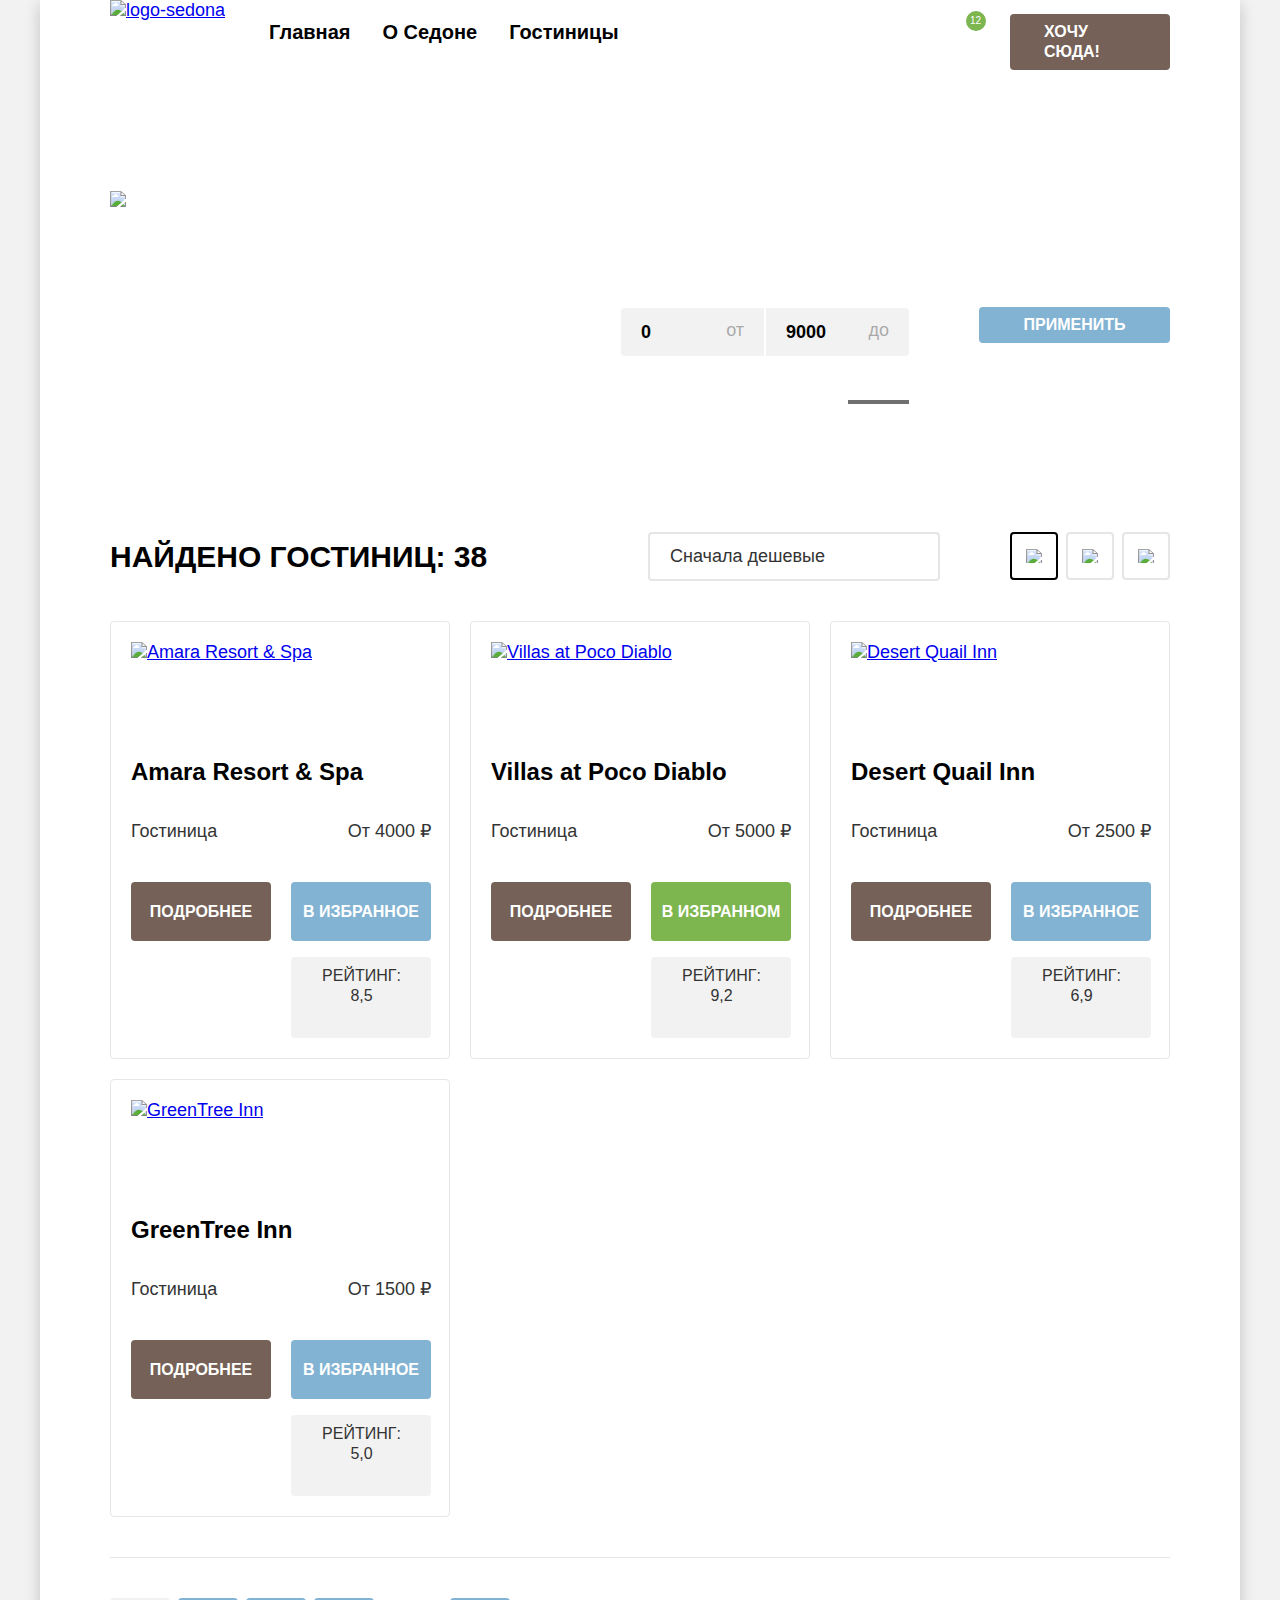
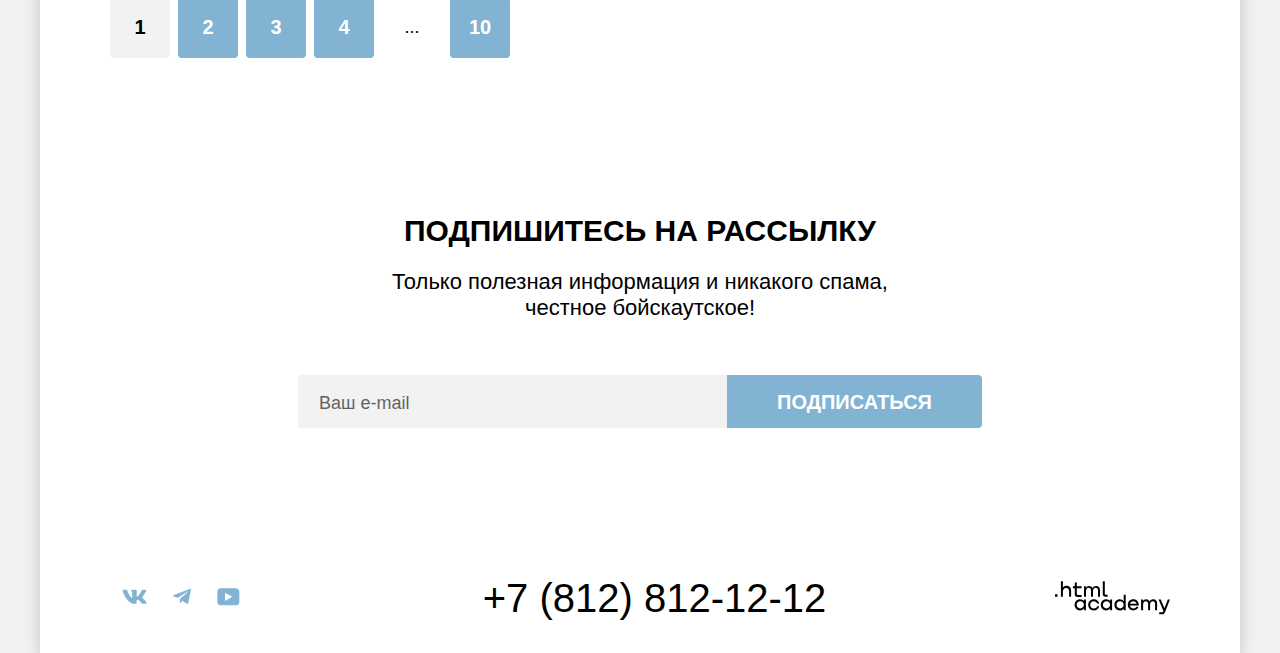
==== commit 37f24482: "изменения" ====
--- a/catalog.html
+++ b/catalog.html
@@ -4,17 +4,16 @@
   <head>
     <meta charset="utf-8" />
     <title>HTML Academy: Седона</title>
-    <link rel="stylesheet" href="style/index.css" />
+    <link rel="stylesheet" href="style/style.css" />
   </head>
 
   <body>
-    <header class="page-header">
-      <nav class="main-nav">
+    <header>
+      <nav class="page-nav">
+        <a class="nav-list-logo" href="index.html">
+          <img class="logo-sedona" src="images/logo.svg" alt="logo-sedona" />
+        </a>
         <ul class="nav-list">
-          <li class="nav-list-logo">
-            <a href="index.html">
-              <img class="logo-sedona" src="images/logo.svg" alt="logo-sedona" /></a>
-          </li>
           <li class="nav-list-item">
             <a class="nav-list-link" href="index.html">Главная</a>
           </li>
@@ -38,7 +37,7 @@
         </ul>
       </nav>
     </header>
-    <main class="main-inner">
+    <main class="main-inner main-container">
       <div class="hero">
         <header class="inner-header">
           <h1 class="inner-header-title">Гостиницы Седоны</h1>
@@ -47,7 +46,7 @@
                   src="images/mini-home.icon.svg" alt="домой"></a>
             </li>
             <li class="breadcrums-item">&#62;</li>
-            <li class="breadcrums-item"><span>Гостиницы</span></li>
+            <li class="breadcrums-item"><a class=" breadcrums-link" href="#">Гостиницы</a></li>
           </ol>
         </header>
         <section class="section-filter" data-test="filter">
@@ -123,10 +122,10 @@
                 <li>
                   <div class="range-scale">
                     <div class="range-bar" style="right: 61px; width: 226px">
-                      <button class="range-toggle toggle-min">
+                      <button type="button" class="range-toggle toggle-min">
                         <span class="visually-hidden">Изменить минимальную цену</span>
                       </button>
-                      <button class="range-toggle toggle-max">
+                      <button type="button" class="range-toggle toggle-max">
                         <span class="visually-hidden">Изменить максимальную цену</span>
                       </button>
                     </div>
@@ -147,13 +146,14 @@
         <div class="catalog-inner-nav">
           <p class="find-number-hotels">Найдено гостиниц: <span>38</span></p>
           <select class="select-control" aria-label="Сортировка">
-            <option class="cheap-first-option" value="cheap">Сначала дешевое</option>
+            <option class="cheap-first-option" value="cheap">Сначала дешевые</option>
             <option value="popular">Сначала популярное</option>
             <option value="expensive">Сначала дорогое</option>
           </select>
           <div class="view-mode-buttons">
-            <a class="view-button selected-view-button" href="#"><img class="view-button-img"
-                src="images/cards-icon.svg" alt="Показать карточки товаров" width="16" height="14">
+            <a class="view-button selected-view-button" href="#">
+              <img class="view-button-img" src="images/cards-icon.svg" alt="Показать карточки товаров" width="16"
+                height="14">
             </a>
             <a class="view-button " href="#"><img class="view-button-img" src="images/single-icon.svg"
                 alt="показать по одному" width="16" height="14">
@@ -166,8 +166,10 @@
         <div class="main-cards">
           <h1 class="visually-hidden">Найденные отели</h1>
           <article class="catalog-card">
-            <img class="catalog-card-img" src="images/Amara-Resort-&-Spa.jpg" alt="Amara Resort & Spa" width="300"
-              height="212" />
+            <a class="catalog-card-img" href="#">
+              <img src="images/Amara-Resort-&-Spa.jpg" alt="Amara Resort & Spa" width="300" height="212" style="margin: 0;
+              padding: 0;" />
+            </a>
             <a class="catalog-card-name" href="#">Amara Resort & Spa</a>
             <p class="catalog-card-type">Гостиница</p>
             <p class="catalog-card-price">От 4000 ₽</p>
@@ -190,8 +192,10 @@
             <p class="rating">РЕЙТИНГ: 8,5</p>
           </article>
           <article class="catalog-card">
-            <img class="catalog-card-img" src="images/Villas-at-Poco-Diablo.jpg" alt="Villas at Poco Diablo" width="300"
-              height="212" />
+            <a class="catalog-card-img" href="#">
+              <img class="catalog-card-img" src="images/Villas-at-Poco-Diablo.jpg" alt="Villas at Poco Diablo"
+                width="300" height="212" />
+            </a>
             <a class="catalog-card-name" href="#">Villas at Poco Diablo</a>
             <p class="catalog-card-type">Гостиница</p>
             <p class="catalog-card-price">От 5000 ₽</p>
@@ -214,8 +218,10 @@
             <p class="rating">РЕЙТИНГ: 9,2</p>
           </article>
           <article class="catalog-card">
-            <img class="catalog-card-img" src="images/Desert-Quail-Inn.jpg" alt="Desert Quail Inn" width="300"
-              height="212" />
+            <a class="catalog-card-img" href="#">
+              <img class="catalog-card-img" src="images/Desert-Quail-Inn.jpg" alt="Desert Quail Inn" width="300"
+                height="212" />
+            </a>
             <a class="catalog-card-name" href="#">Desert Quail Inn</a>
             <p class="catalog-card-type">Гостиница</p>
             <p class="catalog-card-price">От 2500 ₽</p>
@@ -238,7 +244,10 @@
             <p class="rating">РЕЙТИНГ: 6,9</p>
           </article>
           <article class="catalog-card">
-            <img class="catalog-card-img" src="images/GreenTree-Inn.jpg" alt="GreenTree Inn" width="300" height="212" />
+            <a class="catalog-card-img" href="#">
+              <img class="catalog-card-img" src="images/GreenTree-Inn.jpg" alt="GreenTree Inn" width="300"
+                height="212" />
+            </a>
             <a class="catalog-card-name" href="#">GreenTree Inn</a>
             <p class="catalog-card-type">Гостиница</p>
             <p class="catalog-card-price">От 1500 ₽</p>
@@ -302,22 +311,126 @@
     <footer class="footer" data-test="footer">
       <ul class="social-nav-list">
         <li class="social-nav-item">
-          <a class="social-nav-link" href="https://vk.com/htmlacademy"><img class="footer-social-nav-icons"
-              src="images/vk.svg" alt="vk" width="24" height="14" /> </a>
+          <a class="social-nav-link" href="https://vk.com/htmlacademy">
+            <svg class="footer-social-svg" width="25" height="15" viewBox="0 0 25 15" fill="#83B3D3"
+              xmlns="http://www.w3.org/2000/svg">
+              <path id="Vector" fill-rule="evenodd" clip-rule="evenodd"
+                d="M24.1164 1.80445C24.2824 1.25845 24.1164 0.856445 23.3214 0.856445H20.6964C20.0284 0.856445 19.7204 1.20345 19.5534 1.58645C19.5534 1.58645 18.2184 4.78245 16.3274 6.85845C15.7154 7.46045 15.4374 7.65145 15.1034 7.65145C14.9364 7.65145 14.6854 7.46045 14.6854 6.91345V1.80445C14.6854 1.14845 14.5014 0.856445 13.9454 0.856445H9.81738C9.40038 0.856445 9.14938 1.16045 9.14938 1.44945C9.14938 2.07045 10.0954 2.21445 10.1924 3.96245V7.76045C10.1924 8.59345 10.0394 8.74444 9.70538 8.74444C8.81538 8.74444 6.65038 5.53345 5.36538 1.85945C5.11638 1.14445 4.86438 0.856445 4.19338 0.856445H1.56638C0.816382 0.856445 0.666382 1.20345 0.666382 1.58645C0.666382 2.26845 1.55638 5.65645 4.81138 10.1374C6.98138 13.1974 10.0364 14.8564 12.8194 14.8564C14.4884 14.8564 14.6944 14.4884 14.6944 13.8534V11.5404C14.6944 10.8034 14.8524 10.6564 15.3814 10.6564C15.7714 10.6564 16.4384 10.8484 17.9964 12.3234C19.7764 14.0724 20.0694 14.8564 21.0714 14.8564H23.6964C24.4464 14.8564 24.8224 14.4884 24.6064 13.7604C24.3684 13.0364 23.5184 11.9854 22.3914 10.7384C21.7794 10.0284 20.8614 9.26345 20.5824 8.88045C20.1934 8.38945 20.3044 8.17044 20.5824 7.73345C20.5824 7.73345 23.7824 3.30745 24.1154 1.80445H24.1164Z" />
+            </svg>
+
+          </a>
         </li>
         <li class="social-nav-item">
-          <a class="social-nav-link" href="https://t.me/htmlacademy "><img class="footer-social-nav-icons"
-              src="images/telegramm.svg" alt="telegram" width="18" height="16" /></a>
+          <a class="social-nav-link" href="https://t.me/htmlacademy ">
+            <svg class="footer-social-svg" width="18" height="17" viewBox="0 0 18 17" fill="#83B3D3"
+              xmlns="http://www.w3.org/2000/svg">
+              <path id="Vector"
+                d="M16.785 0.955705L0.840489 7.1042C-0.247661 7.54126 -0.241365 8.14828 0.640845 8.41897L4.73445 9.69597L14.2058 3.72014C14.6537 3.44766 15.0629 3.59424 14.7265 3.89281L7.05283 10.8183H7.05103L7.05283 10.8192L6.77045 15.0387C7.18413 15.0387 7.36669 14.8489 7.59871 14.625L9.58705 12.6915L13.7229 15.7464C14.4855 16.1664 15.0332 15.9506 15.2229 15.0405L17.9379 2.2453C18.2158 1.13107 17.5126 0.626562 16.785 0.955705Z" />
+            </svg>
+          </a>
         </li>
         <li class="social-nav-item">
-          <a class="social-nav-link" href="https://www.youtube.com/user/htmlacademyru"><img
-              class="footer-social-nav-icons" src="images/youtube.svg" alt="youtube" width="22" height="17" /></a>
+          <a class="social-nav-link" href="https://www.youtube.com/user/htmlacademyru">
+            <svg class="footer-social-svg" width="23" height="18" viewBox="0 0 23 18" fill="#83B3D3"
+              xmlns="http://www.w3.org/2000/svg">
+              <path id="Vector"
+                d="M18.9402 0.356445H3.50738C1.64668 0.356445 0.333252 1.9502 0.333252 3.75645V13.8502C0.333252 15.7627 1.64668 17.3564 3.50738 17.3564H19.1591C20.8009 17.3564 22.3333 15.7627 22.3333 13.9564V3.75645C22.1143 1.9502 20.8009 0.356445 18.9402 0.356445ZM7.99494 12.8939V4.81894L15.3283 8.85645L7.99494 12.8939Z" />
+            </svg>
+          </a>
         </li>
       </ul>
       <a class="footer-nav-number" href="tel:+78128121212">+7 (812) 812-12-12</a>
-      <a class="footer-nav-logo" href="https://htmlacademy.ru/"><img src="images/Logo-html-academy.svg"
-          alt="logo" /></a>
+      <a class="footer-nav-logo" href="https://htmlacademy.ru/">
+        <svg class="nav-logo" xmlns="http://www.w3.org/2000/svg" width="115" height="34" fill="#000">
+          <path
+            d="M0 13.256v2.6h2.5v-2.6H0ZM11.6 4.856c-1.6 0-2.8.7-3.6 1.7h-.1v-6.2h-2v15.5h2v-5.3c0-2.1 1.3-3.6 3.3-3.6 1.8 0 2.9 1.4 2.9 3.2v5.7h2v-6.1c.1-3-1.8-4.9-4.5-4.9ZM26.6 5.156h-4.8v-3.7h-2v3.8h-1.9v2h1.9v6c0 1.7 1 2.7 2.7 2.7h4.1v-2h-3.7c-.7 0-1.1-.4-1.1-1.1v-5.7h4.8v-2ZM41.1 4.956c-1.6 0-2.9.8-3.5 2.1h-.1c-.6-1.2-1.8-2.1-3.4-2.1-1.4 0-2.5.8-3.1 1.8h-.1v-1.6H29v10.6h2v-5.4c0-2 1-3.5 2.6-3.5 1.5 0 2.4 1 2.4 2.6v6.3h2v-5.6c0-2.4 1.4-3.3 2.6-3.3 1.5 0 2.4 1 2.4 2.6v6.3h2v-6.5c.1-2.5-1.4-4.3-3.9-4.3ZM47.8 13.056c0 1.7 1 2.7 2.8 2.7h2v-2h-1.7c-.7 0-1.1-.4-1.1-1.1V.356h-2v12.7ZM28.9 20.056c-.9-1.1-2.2-1.8-3.9-1.8-3.1 0-5.4 2.3-5.4 5.6s2.3 5.6 5.4 5.6c1.8 0 3-.8 3.8-1.9h.1v1.6h2v-10.6h-2v1.5Zm-3.6 7.4c-2.2 0-3.6-1.6-3.6-3.6s1.4-3.6 3.6-3.6 3.6 1.6 3.6 3.6c0 1.9-1.4 3.6-3.6 3.6ZM44.2 22.356c-.5-2.4-2.6-4.1-5.4-4.1-3.4 0-5.6 2.5-5.6 5.6 0 3.1 2.2 5.6 5.6 5.6 2.8 0 4.9-1.8 5.4-4.2h-2.1c-.4 1.3-1.7 2.3-3.3 2.3-2.2 0-3.6-1.6-3.6-3.6s1.4-3.6 3.6-3.6c1.6 0 2.8 1 3.3 2.2h2.1v-.2ZM55.1 20.056c-.9-1.1-2.2-1.8-3.9-1.8-3.1 0-5.4 2.3-5.4 5.6s2.3 5.6 5.4 5.6c1.8 0 3-.8 3.8-1.9h.1v1.6h2v-10.6h-2v1.5Zm-3.6 7.4c-2.2 0-3.6-1.6-3.6-3.6s1.4-3.6 3.6-3.6 3.6 1.6 3.6 3.6c0 1.9-1.5 3.6-3.6 3.6ZM68.7 20.156c-.9-1.1-2.2-1.9-3.9-1.9-3.1 0-5.4 2.3-5.4 5.6s2.2 5.6 5.4 5.6c1.7 0 3-.8 3.8-1.8h.1v1.5h2v-15.4h-2v6.4Zm-3.6 7.3c-2.2 0-3.6-1.6-3.6-3.6s1.4-3.6 3.6-3.6 3.6 1.6 3.6 3.6c-.1 2-1.5 3.6-3.6 3.6ZM78.3 18.256c-3.3 0-5.5 2.5-5.5 5.6 0 3 2.1 5.6 5.5 5.6 2.5 0 4.5-1.3 5.2-3.6h-2.1c-.5 1-1.6 1.6-3 1.6-1.9 0-3.3-1.3-3.4-2.9h8.8c.2-3.6-2-6.3-5.5-6.3Zm0 1.9c1.7 0 3 1 3.3 2.6h-6.5c.3-1.5 1.5-2.6 3.2-2.6ZM98.2 18.256c-1.6 0-2.9.8-3.6 2h-.1c-.6-1.2-1.8-2-3.4-2-1.4 0-2.5.7-3.1 1.8v-1.5h-1.9v10.6h2v-5.4c0-2 1-3.4 2.6-3.5 1.5 0 2.4 1 2.4 2.6v6.3h2v-5.6c0-2.4 1.4-3.3 2.6-3.3 1.5 0 2.4 1 2.4 2.6v6.3h2v-6.5c.1-2.6-1.4-4.4-3.9-4.4ZM109.4 27.356l-3.6-8.9h-2.2l4.8 11.6c-.3.9-.7 1.2-1.7 1.2h-2.5v2h2.5c1.8 0 2.8-.8 3.5-2.6l4.7-12.2h-2.1l-3.4 8.9Z" />
+        </svg>
+      </a>
     </footer>
+    <div class="modal-container modal-container-close">
+      <div class="modal-wrapper">
+        <button class="close-modal-btn all-button"></button>
+        <h2 class="modal-name bigger-name">Поиск гостиницы в Седоне</h2>
+        <form class="modal-form" action="https://echo.htmlacademy.ru/" method="post">
+          <label class="arrival-date-label" for="arrival-date">
+            <span class="modal-text date-text">Дата заезда:</span>
+            <span class="modal-input-icon"></span>
+            <input class="arrival-date-input" type="text" id="arrival-date" name="arrival date" value="27 апреля 2020"
+              placeholder="Укажите дату">
+            <span class="departure-input-undertext-false">Мы не можем отправить вас в прошлое.</span>
+          </label>
+          <label class="date-departure-label" for="date-of-departure">
+            <span class="modal-text date-text">Дата выезда:</span>
+            <input class=" departure-date-input" type="text" id="date-of-departure" name="date of departure"
+              value="1 сентября 2023" placeholder="Укажите дату">
+            <span class="modal-input-icon"></span>
+            <span class="departure-input-undertext-true">На эти даты есть свободные номера. Пока есть.</span>
+          </label>
+          <div>
+            <label for="counter-adults"></label>
+            <div class="counter-adults-label">
+              <span class="modal-text adults-text">Взрослые:</span>
+              <button type="button" name="minus" class="minus-btn">
+                <svg class="minus-svg" width="14" height="2" viewBox="0 0 14 2" fill="none"
+                  xmlns="http://www.w3.org/2000/svg">
+                  <path id="Vector" d="M0 0L0 2L14 2V0L0 0Z" fill="#756157" fill-opacity="0.3" />
+                </svg>
+              </button>
+              <input class="counter-adults-input" value="2" type="number" id="counter-adults" name="counter adults"
+                disabled>
+              <button type="button" name="plus" class="plus-btn">
+                <svg class="plus-svg" width="14" height="14" viewBox="0 0 14 14" xmlns="http://www.w3.org/2000/svg">
+                  <path id="Vector" d="M14 6H8V0H6V6H0V8H6V14H8V8H14V6Z" fill="#756157" fill-opacity="0.3" />
+                </svg>
+              </button>
+            </div>
+            <label for="counter-kids"></label>
+            <div class="counter-kids-label">
+              <span class="modal-text kids-text">Дети:</span>
+              <button type="button" class="about-kids-button" aria-label="tooltip-kids">
+                <svg width="26" height="26" viewBox="0 0 26 26" fill="none" xmlns="http://www.w3.org/2000/svg">
+                  <circle cx="13" cy="13" r="13" fill="#83B3D3" />
+                  <path fill-rule="evenodd" clip-rule="evenodd" d="M12 7H14V9H12V7ZM14 19H12V10H14V19Z" fill="white" />
+                </svg>
+              </button>
+              <span class="about-kids-text" role="tooltip" id="tooltip-kids">Укажите количество детей, которые будут с
+                вами, возраст
+                которых от 6 до 18
+                лет. Дети до 6 лет размещаются бесплатно.
+              </span>
+              <button type="button" name="minus" class="minus-btn">
+                <svg class="minus-svg" width="14" height="2" viewBox="0 0 14 2" fill="none"
+                  xmlns="http://www.w3.org/2000/svg">
+                  <path id="Vector" d="M0 0L0 2L14 2V0L0 0Z" fill="#756157" fill-opacity="0.3" />
+                </svg>
+              </button>
+              <input class="counter-kids-input" value="2" type="number" id="counter-kids" name="counter kids" disabled>
+              <button type="button" name="plus" class="plus-btn">
+                <svg class="plus-svg" width="14" height="14" viewBox="0 0 14 14" fill="none"
+                  xmlns="http://www.w3.org/2000/svg">
+                  <path id="Vector" d="M14 6H8V0H6V6H0V8H6V14H8V8H14V6Z" fill="#756157" fill-opacity="0.3" />
+                </svg>
+              </button>
+            </div>
+          </div>
+          <button type="submit" class="modal-search-btn" href="#">Найти</button>
+        </form>
+
+      </div>
+    </div>
+    <script>
+      let clsModalBtn = document.querySelector('.close-modal-btn');
+      let searchBtn = document.querySelector('.search-main-button')
+      let modal = document.querySelector(".modal-container");
+      let clientBtn = document.querySelector('.client-button')
+      clsModalBtn.onclick = function () {
+        modal.classList.add("modal-container-close");
+      }
+      clientBtn.onclick = function () {
+        modal.classList.remove("modal-container-close")
+      }
+
+    </script>
   </body>
 
 </html>
--- a/style/style.css
+++ b/style/style.css
@@ -0,0 +1,1478 @@
+*,
+*::before,
+*::after {
+  box-sizing: border-box;
+}
+
+@font-face {
+  font-family: "PT Sans";
+  font-style: normal;
+  font-weight: 400;
+  src: url(../fonts/ptsans-400.woff2) format("woff2");
+  font-display: swap;
+}
+
+@font-face {
+  font-family: "PT Sans";
+  font-style: normal;
+  font-weight: 700;
+  src: url(../fonts/ptsans-700.woff2) format("woff2");
+  font-display: swap;
+}
+.visually-hidden {
+  position: absolute;
+  width: 1px;
+  height: 1px;
+  margin: -1px;
+  border: 0;
+  padding: 0;
+  white-space: nowrap;
+  clip-path: inset(100%);
+  clip: rect(0 0 0 0);
+  overflow: hidden;
+}
+html {
+  height: 100%;
+  background: #f2f2f2;
+}
+
+body {
+  display: flex;
+  flex-direction: column;
+  min-height: 100%;
+  width: 1200px;
+  margin: 0 auto;
+  padding: 0;
+  font-family: "PT Sans", sans-serif;
+  font-size: 18px;
+  font-style: normal;
+  font-weight: 400;
+  line-height: 21px;
+  background-color: #ffffff;
+  box-shadow: 0 5px 15px rgba(0, 1, 1, 0.2);
+}
+.main-container {
+  flex-grow: 1;
+}
+.all-button {
+  border: none;
+  background-color: transparent;
+  font-family: "PT Sans", sans-serif;
+}
+
+/*                     header                      */
+
+.page-nav {
+  display: flex;
+  padding: 0 70px;
+}
+.nav-list {
+  max-width: 506px;
+  min-height: 64px;
+  margin: 0 auto 0 0;
+  padding: 0;
+  list-style: none;
+  display: flex;
+  flex-wrap: wrap;
+}
+
+.nav-list-logo {
+  z-index: 1;
+  margin-right: 28px;
+  max-height: 64px;
+}
+
+.nav-list-link {
+  display: block;
+  text-decoration: none;
+  color: #000000;
+  padding: 20px 16px;
+}
+.nav-list-item {
+  font-size: 20px;
+  font-weight: 700;
+  line-height: 24px;
+  text-transform: capitalize;
+}
+.active-nav::after {
+  height: 2px;
+  width: auto;
+  background-color: #615048;
+}
+
+.client-list {
+  min-width: 268px;
+  margin: 0;
+  padding: 0;
+  list-style: none;
+  display: flex;
+  align-items: start;
+  flex-wrap: wrap;
+  min-height: 64px;
+}
+.client-list-item:nth-child(2) {
+  margin-right: auto;
+}
+.search-button {
+  cursor: pointer;
+  display: flex;
+  align-items: center;
+  padding: 22px 12px;
+  background: url("../images/search.sedona.svg") center no-repeat;
+  background-size: 20px 19px;
+  width: 44px;
+  min-height: 64px;
+  position: relative;
+}
+.favorites-button {
+  cursor: pointer;
+  display: flex;
+  align-items: center;
+  padding: 22px 12px;
+  background: url("../images/favorites.svg") center no-repeat;
+  background-size: 20px 19px;
+  width: 44px;
+  min-height: 64px;
+  position: relative;
+}
+.favorites-button::after {
+  position: absolute;
+  top: 17%;
+  right: 9%;
+  content: "12";
+  width: 20px;
+  min-height: 20px;
+  border-radius: 10px;
+  background: #7db54f;
+  color: #ffffff;
+  text-align: center;
+  font-family: "PT Sans", sans-serif;
+  padding: 5px 5px 5px 4px;
+  font-size: 10px;
+  font-style: normal;
+  font-weight: 400;
+  line-height: 10px;
+}
+.client-button {
+  width: 160px;
+  min-height: 36px;
+  color: #ffffff;
+  padding: 8px 34px;
+  background: #756157;
+  border-radius: 4px;
+  font-size: 16px;
+  font-weight: 700;
+  line-height: 20px;
+  text-transform: uppercase;
+  display: flex;
+  justify-content: center;
+  align-items: center;
+  text-decoration: none;
+}
+.client-button:active {
+  background: #756157;
+  color: #ffffff4d;
+}
+.client-button:disabled {
+  border-radius: 4px;
+  background: #e5e5e5;
+  color: #ffffff;
+}
+.client-button:hover,
+.client-button:focus {
+  background: #615048;
+}
+
+.client-item-flex {
+  display: flex;
+  align-items: center;
+  margin: 14px 0 auto;
+}
+/*main*/
+.section-hero {
+  height: 485px;
+  background-image: url("../images/hero-background-banner.svg"),
+    url("../images/sedona-hero-bacjground.jpg");
+  background-size: 100% auto, cover;
+  background-position: left bottom, left top;
+  background-repeat: no-repeat;
+}
+.welcome-sedona {
+  margin: 51px 371px 82px 371px;
+}
+
+.list-about-sedona {
+  margin: 0;
+  padding: 0;
+  list-style: none;
+  display: flex;
+  flex-wrap: wrap;
+}
+.dignity-name {
+  display: flex;
+  margin: 0;
+  font-size: 24px;
+  font-weight: 700;
+  line-height: 28px;
+  text-transform: uppercase;
+}
+.dignity-text {
+  color: #333333;
+}
+.dignity {
+  gap: 30px;
+  padding: 102px 85px;
+  min-height: 385px;
+  width: 400px;
+  display: flex;
+  text-align: center;
+  flex-direction: column;
+  justify-content: center;
+  align-items: center;
+}
+.dignity-img {
+  height: 385px;
+}
+.line-white {
+  background-color: #ffffff4d;
+  width: 60px;
+  height: 2px;
+}
+.line {
+  background-color: #0000004d;
+  width: 60px;
+  height: 2px;
+}
+.dignity-sedona {
+  display: flex;
+  flex-direction: column;
+  justify-content: center;
+  align-items: center;
+  min-height: 261px;
+  gap: 25px;
+  margin-bottom: 21px;
+}
+.bigger-name {
+  text-align: center;
+  font-size: 30px;
+  font-weight: 700;
+  line-height: 36px;
+  text-transform: uppercase;
+  margin: 0;
+}
+.bigger-text {
+  font-size: 22px;
+  line-height: 26px;
+  color: #333333;
+  margin: 0;
+}
+.dignity-service {
+  display: flex;
+  flex-direction: column;
+  justify-content: center;
+  align-items: center;
+  min-height: 246px;
+  gap: 20px;
+}
+.dignity-town,
+.dignity-devils-bridge {
+  color: #ffffff;
+  background-color: #82b3d3;
+}
+.white-text {
+  color: #ffffff;
+}
+.dignity-small-area,
+.dignity-few-tourists {
+  background-color: #83b3d31f;
+}
+.dignity-beauty-road {
+  background-color: #83b3d333;
+}
+.about-service-list {
+  margin: 0;
+  padding: 0;
+  list-style: none;
+  display: flex;
+}
+.about-service-list li {
+  padding: 82px 86px;
+}
+.dignity-housing,
+.dignity-souvenirs {
+  background-color: #83b3d31f;
+}
+.dignity-housing::before {
+  content: "";
+  height: 72px;
+  width: 75px;
+  background-image: url("../images/home-icon.svg");
+  background-repeat: no-repeat;
+  background-size: 75px 72px;
+}
+.dignity-food::before {
+  content: "";
+  height: 72px;
+  width: 75px;
+  background-image: url("../images/food-icon.svg");
+  background-repeat: no-repeat;
+  background-size: 75px 72px;
+}
+.dignity-souvenirs::before {
+  content: "";
+  height: 72px;
+  width: 75px;
+  background-image: url("../images/gift-icon.svg");
+  background-repeat: no-repeat;
+  background-size: 75px 72px;
+}
+/*                              search-form                        */
+.section-search {
+  margin: 0;
+  padding: 94px 304px;
+  display: flex;
+  flex-direction: column;
+  align-items: center;
+  min-height: 406px;
+  text-align: center;
+}
+.section-search .bigger-name {
+  margin-bottom: 20px;
+}
+.section-search .bigger-text {
+  margin-bottom: 54px;
+}
+.search-main-button {
+  text-decoration: none;
+  padding: 8px 50px;
+  color: #ffffff;
+  font-size: 20px;
+  font-weight: 700;
+  line-height: 36px;
+  text-transform: uppercase;
+  border-radius: 4px;
+  background: #756157;
+}
+.search-main-button:active {
+  background: #756157;
+  color: #ffffff4d;
+}
+.search-main-button:disabled {
+  border-radius: 4px;
+  background: #e5e5e5;
+  color: #ffffff;
+}
+.search-main-button:hover,
+.search-main-button:focus {
+  background: #615048;
+}
+
+/*                               modal                           */
+
+.modal-container {
+  z-index: 2;
+  position: fixed;
+  top: 0;
+  left: 0;
+  display: flex;
+  width: 100%;
+  min-height: 100%;
+  background: rgba(242, 242, 242, 0.8);
+  background-attachment: fixed;
+}
+.modal-wrapper {
+  position: relative;
+  display: flex;
+  flex-direction: column;
+  gap: 64px;
+  max-width: 70%;
+  min-width: 717px;
+  min-height: 576px;
+  padding: 64px 70px;
+  margin: auto;
+  border-radius: 30px;
+  background: #ffffff;
+  box-shadow: 0 25px 50px 0 rgba(0, 0, 0, 0.15);
+}
+.modal-name {
+  text-align: left;
+  margin: 0;
+  min-height: 36px;
+  max-width: 95%;
+}
+
+.close-modal-btn {
+  position: absolute;
+  top: 64px;
+  right: 51px;
+  width: 54px;
+  min-height: 54px;
+  border-radius: 50%;
+  background: url(../images/modal-close.svg) center no-repeat #f2f2f2;
+  cursor: pointer;
+}
+.close-modal-btn:active {
+  background-color: #e6e6e6;
+  opacity: 0.3;
+}
+.close-modal-btn:focus-visible {
+  outline: 3px solid #83b3d3;
+  background-color: #e6e6e6;
+}
+.close-modal-btn:hover {
+  background-color: #e6e6e6;
+}
+.modal-form {
+  display: grid;
+  gap: 48px;
+}
+.arrival-date-label,
+.date-departure-label {
+  position: relative;
+  vertical-align: middle;
+  display: flex;
+  justify-content: space-between;
+}
+.arrival-date-label::after,
+.date-departure-label::after {
+  position: absolute;
+  content: "";
+  background-image: url("../images/modal-input-icon.svg");
+  background-repeat: no-repeat;
+  background-position: center;
+  top: 10;
+  left: 10;
+  height: 10px;
+  width: 10px;
+  margin: 0;
+  padding: 0;
+}
+.departure-input-undertext-false {
+  content: "";
+  color: #ff5757;
+  font-family: "PT Sans", sans-serif;
+  font-size: 16px;
+  line-height: 21px;
+  position: absolute;
+  right: 24%;
+  top: 52px;
+}
+.departure-input-undertext-true {
+  content: "";
+  color: #333333;
+  font-family: "PT Sans", sans-serif;
+  font-size: 16px;
+  line-height: 21px;
+  position: absolute;
+  right: 15.5%;
+  top: 52px;
+}
+
+.departure-date-input:hover,
+.arrival-date-input:hover {
+  background-color: #e6e6e6;
+}
+.departure-date-input:focus-visible,
+.arrival-date-input:focus-visible {
+  border-radius: 4px;
+  outline: 3px solid #83b3d3;
+  background-color: #e6e6e6;
+}
+.departure-date-input,
+.arrival-date-input {
+  position: relative;
+  font-size: 18px;
+  font-family: "PT Sans", sans-serif;
+  font-weight: 700;
+  line-height: 24px;
+  border: none;
+  background: #f2f2f2;
+  border-radius: 4px;
+  padding: 12px 20px 11px 20px;
+  width: 440px;
+  min-height: 48px;
+}
+.modal-input-icon {
+}
+.modal-text {
+  color: #000;
+  font-size: 20px;
+  font-weight: 700;
+  line-height: 24px;
+  text-transform: capitalize;
+  margin: auto auto auto 0;
+}
+.date-text {
+  display: flex;
+  align-items: center;
+  justify-content: center;
+}
+.counter-adults-label {
+  position: relative;
+  margin-right: 83px;
+}
+.counter-kids-label {
+  position: relative;
+}
+.counter-adults-label,
+.counter-kids-label {
+  min-height: 48px;
+  display: inline-flex;
+  text-align: center;
+}
+.adults-text {
+  margin-right: 46px;
+}
+.kids-text {
+  margin-right: 10px;
+}
+.about-kids-button {
+  border: none;
+  background-color: transparent;
+  position: relative;
+  margin: auto 45px auto 0;
+  padding: 0;
+  max-width: 26px;
+  max-height: 26px;
+}
+
+.about-kids-text {
+  content: "";
+  color: #ffffff;
+  font-family: "PT Sans", sans-serif;
+  padding: 15px 18px 18px 22px;
+  font-size: 16px;
+  line-height: 20px;
+  min-width: 256px;
+  min-height: 143px;
+  text-align: left;
+  position: absolute;
+  top: 80%;
+  margin-top: 15px;
+  left: 30%;
+  transform: translateX(-50%);
+  z-index: 1;
+  border-radius: 10px;
+  background: #333333;
+  box-shadow: 0 15px 30px 0 rgba(0, 0, 0, 0.3);
+  display: none;
+}
+.about-kids-button:hover + .about-kids-text,
+.about-kids-button:focus + .about-kids-text {
+  display: block;
+}
+.about-kids-text::after {
+  content: "";
+  background-image: url(../images/triangle.svg);
+  width: 19px;
+  min-height: 9px;
+  position: absolute;
+  bottom: 100%;
+  left: 0;
+  right: 0;
+  margin-left: auto;
+  margin-right: auto;
+}
+.about-kids-info:hover + .about {
+  display: block;
+}
+.counter-adults-input:disabled,
+.counter-kids-input:disabled {
+  color: #000000;
+  width: 31px;
+  min-height: 48px;
+  border: none;
+  background: #f2f2f2;
+  padding: 14px 10px;
+  text-align: center;
+  font-size: 18px;
+  font-weight: 700;
+  line-height: 20px;
+}
+.counter-adults-input::-webkit-inner-spin-button,
+.counter-kids-input::-webkit-inner-spin-button {
+  appearance: none;
+  margin: 0;
+}
+.counter-adults-input,
+.counter-kids-input {
+  -moz-appearance: textfield;
+}
+.minus-btn,
+.plus-btn {
+  display: flex;
+  align-items: center;
+  justify-content: center;
+  width: 40px;
+  min-height: 48px;
+  background: #f2f2f2;
+  border: none;
+  position: relative;
+}
+.minus-btn {
+  border-radius: 4px 0 0 4px;
+}
+.plus-btn {
+  padding: 3px;
+  border-radius: 0 4px 4px 0;
+}
+.minus-btn:active svg,
+.plus-btn:active svg {
+  opacity: 0.2;
+}
+.minus-btn:hover svg path,
+.plus-btn:hover svg path {
+  fill: #000000;
+  fill-opacity: 1;
+}
+.plus-svg {
+  margin: 3px;
+}
+.plus-btn:focus-visible,
+.minus-btn:focus-visible {
+  outline: none;
+}
+.plus-btn:focus-visible svg,
+.minus-btn:focus-visible svg {
+  outline-offset: 3px;
+  outline: 3px solid #83b3d3;
+  border-radius: 4px;
+}
+
+.plus-btn:focus-visible svg path,
+.minus-btn:focus-visible svg path {
+  fill: #000000;
+  fill-opacity: 1;
+}
+.modal-search-btn {
+  border: none;
+  color: #ffffff;
+  text-decoration: none;
+  text-align: center;
+  font-family: "PT Sans", sans-serif;
+  font-size: 20px;
+  font-weight: 700;
+  line-height: 24px;
+  text-transform: uppercase;
+  display: flex;
+  align-items: center;
+  justify-content: center;
+  min-height: 60px;
+  min-width: 577px;
+  border-radius: 10px;
+  background: #83b3d3;
+}
+.modal-search-btn:hover,
+.modal-search-btn:focus-visible {
+  background-color: #68a2ca;
+}
+.modal-search-btn:active {
+  background-color: #68a2ca;
+  color: #ffffff4d;
+}
+.modal-container-close {
+  display: none;
+}
+/*                            catalog                              */
+/*filter*/
+.hero {
+  min-height: 412px;
+  padding: 35px 70px 70px 70px;
+  color: #ffffff;
+  background: url("../images/filter-background.jpg") no-repeat;
+  background-size: cover;
+}
+.inner-header-title {
+  font-size: 60px;
+  font-weight: 700;
+  line-height: 78px;
+  margin: 0;
+  padding: 0;
+}
+.inner-header {
+  width: 1060px;
+  min-height: 107px;
+  display: flex;
+  flex-direction: column;
+  gap: 8px;
+  margin-bottom: 40px;
+}
+.breadcrums-list {
+  gap: 10px;
+  display: flex;
+  margin: 0;
+  padding: 0;
+  list-style: none;
+}
+.breadcrums-link {
+  font-family: "PT Sans";
+  font-size: 16px;
+  line-height: 21px;
+  color: #ffffff;
+  text-decoration: none;
+}
+.breadcrums-link:hover {
+  color: #ffffff99;
+}
+.breadcrums-link:active {
+  color: #ffffff4d;
+}
+.filter-form {
+  display: flex;
+  flex-wrap: wrap;
+  min-height: 157px;
+}
+.catalog-filter-group {
+  margin: 0;
+  padding: 0;
+  border: none;
+}
+.catalog-filter-title {
+  margin-bottom: 32px;
+  font-size: 20px;
+  font-weight: 700;
+  line-height: 24px;
+  text-transform: capitalize;
+}
+
+.catalog-filter-list {
+  margin: 0;
+  padding: 0;
+  list-style: none;
+}
+.catalog-filter-item:not(:last-child) {
+  margin-bottom: 16px;
+}
+.infrastructure {
+  margin-right: 66px;
+}
+
+.housing-type {
+  width: 150px;
+  margin-right: auto;
+}
+.regulate-prices {
+  margin-right: 70px;
+  width: 288px;
+}
+.checkbox-input {
+  appearance: none;
+}
+.control-checkbox {
+  display: inline-block;
+}
+.control-checkbox-mark {
+  position: absolute;
+  width: 20px;
+  min-height: 20px;
+  border-radius: 5px;
+  background: #ffffff;
+}
+.control-label {
+  padding-left: 36px;
+  display: inline-block;
+  min-height: 23px;
+}
+.checkbox-input[type="checkbox"]:checked + .control-checkbox-mark {
+  background-image: url(../images/input-on.svg);
+}
+
+.control-checkbox:hover .control-checkbox-mark,
+.control-checkbox:hover .control-label {
+  opacity: 0.5;
+}
+.checkbox-input:focus-visible + .control-checkbox-mark {
+  outline: 3px solid #83b3d3;
+}
+.checkbox-input:checked:focus-visible + .control-checkbox-mark {
+  outline: 3px solid #83b3d3;
+  background-image: url(../images/input-on.svg);
+}
+
+.control-checkbox:active .control-checkbox-mark,
+.control-checkbox:active .control-label {
+  box-shadow: none;
+  opacity: 0.3;
+}
+
+.control-radio-mark {
+  width: 20px;
+  min-height: 20px;
+  position: absolute;
+  border-radius: 50%;
+  background: #ffffff;
+}
+.radio-input:focus-visible + .control-radio-mark {
+  outline: 3px solid #83b3d3;
+}
+.radio-input:checked + .control-radio-mark {
+  background-image: url(../images/radio-on.svg);
+  border: none;
+}
+.control-radio:hover .control-radio-mark,
+.control-radio:hover .control-label {
+  opacity: 0.5;
+}
+.control-radio:active .control-radio-mark,
+.control-radio:active .control-label {
+  opacity: 0.3;
+}
+.control-radio:active .control-radio-mark {
+  outline: 3px solid #707070;
+}
+.min-max-price-item {
+  display: flex;
+  gap: 2px;
+  margin-bottom: 44px;
+}
+.filter-min-price-input {
+  font-family: "PT Sans", sans-serif;
+  background: #f2f2f2;
+  font-size: 18px;
+  font-weight: 700;
+  line-height: 24px;
+  border-radius: 4px 0 0 4px;
+  border: none;
+}
+.filter-max-price-input {
+  font-family: "PT Sans", sans-serif;
+  background: #f2f2f2;
+  font-size: 18px;
+  font-weight: 700;
+  line-height: 24px;
+  border-radius: 0 4px 4px 0;
+  border: none;
+}
+.filter-min-price-input,
+.filter-max-price-input {
+  -moz-appearance: textfield;
+}
+
+.filter-min-price-input::-webkit-inner-spin-button,
+.filter-max-price-input::-webkit-inner-spin-button {
+  appearance: none;
+  margin: 0;
+}
+.filter-min-price-input:hover,
+.filter-max-price-input:hover {
+  background-color: #e6e6e6;
+}
+.filter-min-price-input:active,
+.filter-max-price-input:active {
+  outline: none;
+}
+.filter-min-price-input:focus-visible {
+  border-radius: 4px 0 0 4px;
+  outline: 3px solid #83b3d3;
+  background: #e6e6e6;
+}
+.filter-max-price-input:focus-visible {
+  border-radius: 0 4px 4px 0;
+  outline: 3px solid #83b3d3;
+  background: #e6e6e6;
+}
+.filter-min-price-input,
+.filter-max-price-input {
+  padding: 12px 20px;
+  width: 143px;
+  min-height: 48px;
+}
+.min-price-control {
+  position: relative;
+}
+.min-price-text {
+  position: absolute;
+  color: #000000;
+  right: 20px;
+  top: 12px;
+  opacity: 0.3;
+}
+.max-price-control {
+  position: relative;
+}
+.max-price-text {
+  position: absolute;
+  color: #000000;
+  right: 20px;
+  top: 12px;
+  opacity: 0.3;
+}
+.range-scale {
+  position: relative;
+  min-height: 4px;
+  background: #707070;
+}
+.range-bar {
+  position: absolute;
+  min-height: 4px;
+  background: #ffffff;
+}
+.range-toggle {
+  position: absolute;
+  width: 20px;
+  min-height: 20px;
+  background: #ffffff;
+  border: none;
+  border-radius: 5px;
+  cursor: pointer;
+}
+.toggle-max {
+  right: 0;
+  top: -8px;
+}
+.toggle-min {
+  top: -8px;
+  left: -1px;
+}
+.range-toggle:active {
+  outline: 2px solid #83b3d3;
+}
+.range-toggle:focus-visible {
+  outline: 3px solid #83b3d3;
+}
+
+.form-buttons {
+  display: flex;
+  flex-direction: column;
+  margin-top: auto;
+  gap: 30px;
+}
+.apply-button {
+  font-family: "PT Sans", sans-serif;
+  color: #ffffff;
+  text-align: center;
+  font-size: 16px;
+  font-weight: 700;
+  line-height: 20px;
+  text-transform: uppercase;
+  display: flex;
+  justify-content: center;
+  padding: 8px 50px;
+  border-radius: 4px;
+  background: #82b3d3;
+  width: 191px;
+  min-height: 36px;
+  border: none;
+}
+
+.apply-button:active {
+  background: #82b3d3;
+  color: #ffffff4d;
+}
+.apply-button:disabled {
+  border-radius: 4px;
+  background: #e5e5e5;
+  color: #ffffff;
+}
+.apply-button:hover,
+.apply-button:focus {
+  background: #68a2ca;
+  outline: none;
+}
+.reset-button {
+  font-family: "PT Sans", sans-serif;
+  color: #ffffff;
+  text-align: center;
+  font-size: 16px;
+  font-weight: 700;
+  line-height: 20px;
+  text-transform: uppercase;
+  display: flex;
+  justify-content: center;
+  padding: 8px 50px;
+  width: 191px;
+  min-height: 36px;
+  border-radius: 4px;
+  background: transparent;
+  border: none;
+}
+.reset-button:active {
+  outline: none;
+  color: #ffffff4d;
+}
+.reset-button:disabled {
+  opacity: 0.1;
+}
+.reset-button:hover {
+  opacity: 0.6;
+}
+.reset-button:focus-visible {
+  border: 3px solid #82b3d3;
+  outline: none;
+}
+/*                          catalog-cards           */
+.section-catalog {
+  background: #ffffff;
+  padding: 50px 70px 60px 70px;
+}
+.catalog-inner-nav {
+  display: flex;
+  margin-bottom: 40px;
+}
+.find-number-hotels {
+  margin: auto auto auto 0;
+  color: #000000;
+  font-size: 30px;
+  font-weight: 700;
+  line-height: 36px;
+  text-transform: uppercase;
+}
+.select-control {
+  color: #333333;
+  font-family: inherit;
+  font-size: 18px;
+  line-height: 21px;
+  border-radius: 4px;
+  border: 2px solid #e5e5e5;
+  width: 292px;
+  min-height: 49px;
+  padding: 12px 20px;
+  margin: 0;
+  appearance: none;
+  background: url(../images/triangle-select.svg) 94% center no-repeat;
+}
+.cheap-first-option {
+  width: 141px;
+  min-height: 21px;
+  margin: 0;
+}
+.select-control::after {
+  border-radius: 4px;
+  border: 2px solid #e5e5e5;
+}
+.select-control:hover,
+.select-control:focus-visible {
+  border-radius: 4px;
+  border: 2px solid#68A2CA;
+}
+
+.view-mode-buttons {
+  margin-left: 70px;
+  gap: 8px;
+  display: flex;
+  align-items: self-start;
+}
+.view-button:hover,
+.view-button:active {
+  border-radius: 4px;
+  border: 2px solid #000000;
+}
+.view-button:focus-visible {
+  border-radius: 4px;
+  border: 2px solid #68a2ca;
+  outline: none;
+}
+.view-button {
+  display: flex;
+  width: 48px;
+  min-height: 48px;
+  padding: 14px 12px;
+  text-decoration: none;
+  border-radius: 4px;
+  border: 2px solid #e5e5e5;
+}
+.selected-view-button {
+  border-radius: 4px;
+  border: 2px solid #000000;
+}
+.view-button-img {
+  display: block;
+  margin: auto;
+}
+.main-cards {
+  display: flex;
+  flex-wrap: wrap;
+  gap: 20px;
+}
+.catalog-card {
+  width: 340px;
+  min-height: 438px;
+  padding: 20px;
+  display: grid;
+  grid-template-columns: 140px 140px;
+  grid-template-areas:
+    "img img"
+    "img img"
+    "img img"
+    "name name"
+    "type price"
+    "more like"
+    "star rating";
+  row-gap: 16px;
+  column-gap: 20px;
+  border-radius: 4px;
+  border: 1px solid #e6e6e6;
+}
+.catalog-card-img {
+  grid-area: img;
+}
+.catalog-card-name {
+  text-decoration: none;
+  grid-area: name;
+  margin: 0;
+  color: #000000;
+  font-size: 24px;
+  font-weight: 700;
+}
+.catalog-card-type {
+  margin: 0 auto 0 0;
+  height: 21px;
+  grid-area: type;
+  color: #333333;
+  text-align: left;
+  line-height: 21px;
+}
+.catalog-card-price {
+  grid-area: price;
+  color: #333333;
+  text-align: right;
+  margin: 0;
+  line-height: 21px;
+}
+.more-details-button {
+  display: flex;
+  justify-content: center;
+  align-items: center;
+  gap: 10px;
+  padding: 8px 50px;
+  font-family: "PT Sans", sans-serif;
+  border-radius: 4px;
+  background: #756157;
+  text-decoration: none;
+  color: #ffffff;
+  text-align: center;
+  font-size: 16px;
+  font-weight: 700;
+  line-height: 20px;
+  text-transform: uppercase;
+  grid-area: more;
+}
+.more-details-button:active {
+  background: #756157;
+  color: #ffffff4d;
+}
+.more-details-button:disabled {
+  border-radius: 4px;
+  background: #e5e5e5;
+  color: #ffffff;
+}
+.more-details-button:hover,
+.more-details-button:focus {
+  background: #615048;
+}
+.favorite-hotel-button {
+  grid-area: like;
+  color: #ffffff;
+  text-align: center;
+  font-family: "PT Sans", sans-serif;
+  font-size: 16px;
+  font-weight: 700;
+  line-height: 20px;
+  border-radius: 4px;
+  background: #82b3d3;
+  border: none;
+  text-transform: uppercase;
+}
+.favorite-hotel-button:active {
+  background: #82b3d3;
+  color: #ffffff4d;
+}
+.favorite-hotel-button:disabled {
+  border-radius: 4px;
+  background: #e5e5e5;
+  color: #ffffff;
+}
+.favorite-hotel-button:hover,
+.favorite-hotel-button:focus {
+  background: #68a2ca;
+}
+.favorite-hotel-select {
+  align-items: center;
+  grid-area: like;
+  color: #ffffff;
+  text-align: center;
+  font-family: "PT Sans", sans-serif;
+  font-size: 16px;
+  font-weight: 700;
+  line-height: 20px;
+  border-radius: 4px;
+  background: #7db54f;
+  border: none;
+  text-transform: uppercase;
+}
+.favorite-hotel-select:active {
+  background: #7db54f;
+  color: #ffffff4d;
+}
+.favorite-hotel-select:disabled {
+  border-radius: 4px;
+  background: #e5e5e5;
+  color: #ffffff;
+}
+.favorite-hotel-select:hover,
+.favorite-hotel-select:focus {
+  background: #6c9e42;
+}
+.stars {
+  display: flex;
+  flex-direction: row-reverse;
+  gap: 6px;
+  justify-content: start;
+}
+.rating-star {
+  appearance: none;
+}
+.star-label {
+  content: "";
+  cursor: pointer;
+  width: 18px;
+  height: 17px;
+  margin: auto 0 auto 0;
+}
+.star-label:hover,
+.star-label:hover ~ .star-label,
+.rating-star:checked + .star-label,
+.rating-star:checked ~ .star-label {
+  width: 18px;
+  height: 17px;
+  background: url(../images/star.svg) no-repeat;
+  background-size: 18px 17px;
+}
+.rating {
+  color: #333333;
+  text-align: center;
+  font-size: 16px;
+  line-height: 20px;
+  text-transform: uppercase;
+  grid-area: rating;
+  margin: 0;
+  padding: 9px 22px 8px 23px;
+  display: block;
+  border-radius: 4px;
+  background: #f2f2f2;
+}
+
+.long-line {
+  background: #e6e6e6;
+  width: 1060px;
+  height: 1px;
+  margin: 40px 0 40px 0;
+}
+
+/*                                 pagination            */
+
+.pagination {
+  display: flex;
+  list-style: none;
+  margin: 0;
+  padding: 0;
+  gap: 8px;
+}
+.pagination-group {
+  background: transparent;
+}
+.pagination-link {
+  font-size: 20px;
+  font-weight: 700;
+  line-height: 36px;
+  text-transform: uppercase;
+  display: flex;
+  justify-content: center;
+  align-items: center;
+  min-width: 60px;
+  min-height: 60px;
+  padding: 11px 0 13px 0;
+  border-radius: 4px;
+  background: #82b3d3;
+  text-decoration: none;
+  color: #ffffff;
+}
+.pagination-link:hover,
+.pagination-link:focus-visible {
+  background: #68a2ca;
+}
+.pagination-active {
+  font-size: 20px;
+  font-weight: 700;
+  line-height: 36px;
+  text-transform: uppercase;
+  display: flex;
+  justify-content: center;
+  align-items: center;
+  min-width: 60px;
+  min-height: 60px;
+  padding: 11px 24px 13px 24px;
+  border-radius: 4px;
+  background: #f2f2f2;
+  text-decoration: none;
+  color: #000000;
+}
+.not-active-pagination {
+  display: flex;
+  min-width: 60px;
+  min-height: 60px;
+  padding: 11px 0 13px 0;
+  justify-content: center;
+  align-items: center;
+  border-radius: 4px;
+  color: #000000;
+}
+/*                          email-form                                */
+.section-email-catalog {
+  background: #ffffff;
+  min-height: 415px;
+  display: flex;
+  flex-direction: column;
+  align-items: center;
+  text-align: center;
+  padding: 95px 271px 104px 271px;
+}
+.subscribe-email-bold-text-catalog {
+  margin: 0 0 20px 0;
+  color: #000000;
+  font-size: 30px;
+  font-weight: 700;
+  line-height: 36px;
+  text-transform: uppercase;
+}
+
+.subscribe-text-catalog {
+  display: flex;
+  color: #000000;
+  font-size: 22px;
+  line-height: 26px;
+  margin-bottom: 54px;
+  margin-top: 0;
+}
+.section-subscribe-email {
+  background-image: url("../images/Subscribe.jpg");
+  min-height: 414px;
+  display: flex;
+  flex-direction: column;
+  align-items: center;
+  text-align: center;
+  padding: 95px 258px 104px 258px;
+}
+.subscribe-email-bold-text {
+  margin: 0 0 20px 0;
+  color: #ffffff;
+  font-size: 30px;
+  font-weight: 700;
+  line-height: 36px;
+  text-transform: uppercase;
+}
+
+.subscribe-email-text {
+  display: flex;
+  color: #ffffff;
+  font-size: 22px;
+  line-height: 26px;
+  margin-bottom: 54px;
+  margin-top: 0;
+}
+.email-form {
+  display: flex;
+  width: 684px;
+}
+.email-input {
+  line-height: 24px;
+  border-radius: 4px 0 0 4px;
+  background: #f2f2f2;
+  padding: 18px 0 11px 21px;
+  width: 452px;
+  min-height: 52px;
+  border: none;
+}
+.email-input::placeholder {
+  color: #000000;
+  font-size: 18px;
+  font-style: normal;
+  font-weight: 400;
+  font-family: "PT Sans", sans-serif;
+  line-height: 24px;
+  opacity: 0.6;
+}
+.subscribe-button {
+  color: #ffffff;
+  font-size: 20px;
+  font-weight: 700;
+  line-height: 36px;
+  text-transform: uppercase;
+  align-items: center;
+  justify-content: center;
+  padding: 8px 50px;
+  border-radius: 0 4px 4px 0;
+  background: #82b3d3;
+}
+.subscribe-button:active {
+  background: #82b3d3;
+  color: #ffffff4d;
+}
+.subscribe-button:disabled {
+  background: #e5e5e5;
+  color: #ffffff;
+}
+.subscribe-button:hover,
+.subscribe-button:focus {
+  background: #68a2ca;
+}
+
+/*                                footer                  */
+
+.footer {
+  background: #ffffff;
+  min-height: 120px;
+  padding: 40px 70px 30px 70px;
+  display: flex;
+}
+.social-nav-list {
+  margin: 0;
+  padding: 0;
+  margin-right: auto;
+  display: flex;
+  list-style: none;
+  align-items: center;
+}
+.social-nav-link {
+  margin: 10px 14px 13px 12px;
+  display: flex;
+  justify-content: space-between;
+}
+
+.social-nav-link:hover svg,
+.social-nav-link:focus-visible svg {
+  fill: #68a2ca;
+}
+.social-nav-link:active svg {
+  fill: #68a2ca4d;
+}
+.footer-nav-logo {
+  display: flex;
+  align-items: center;
+}
+.footer-nav-logo:hover svg,
+.footer-nav-logo:focus svg {
+  fill: #756157;
+}
+.footer-nav-logo:active svg {
+  fill: #7561574d;
+}
+.footer-nav-number {
+  display: flex;
+  justify-content: center;
+  align-items: center;
+  width: 720px;
+  margin-right: auto;
+  color: #000000;
+  text-align: center;
+  font-size: 40px;
+  line-height: 40px;
+  text-decoration: none;
+}
+.footer-nav-number:hover,
+.footer-nav-number:focus {
+  color: #756157;
+}
+.footer-nav-number:active {
+  color: #7561574d;
+}
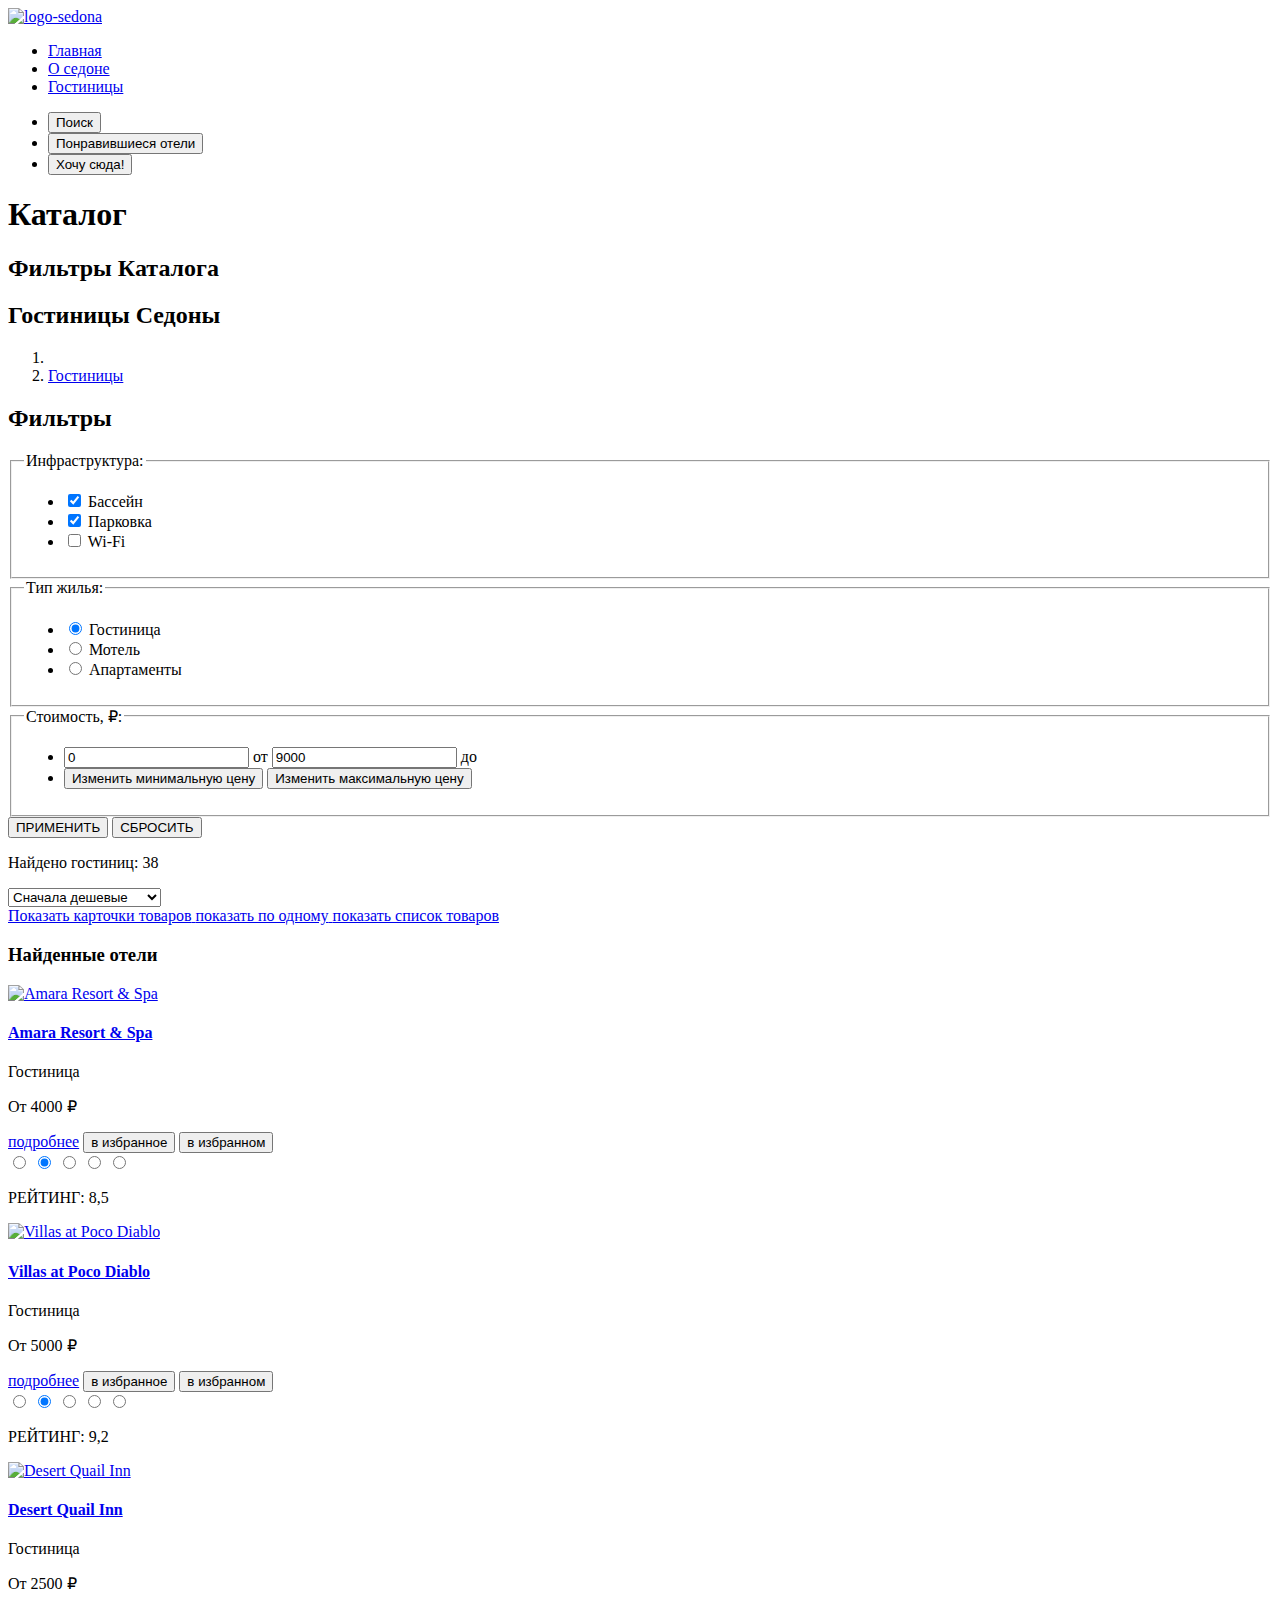
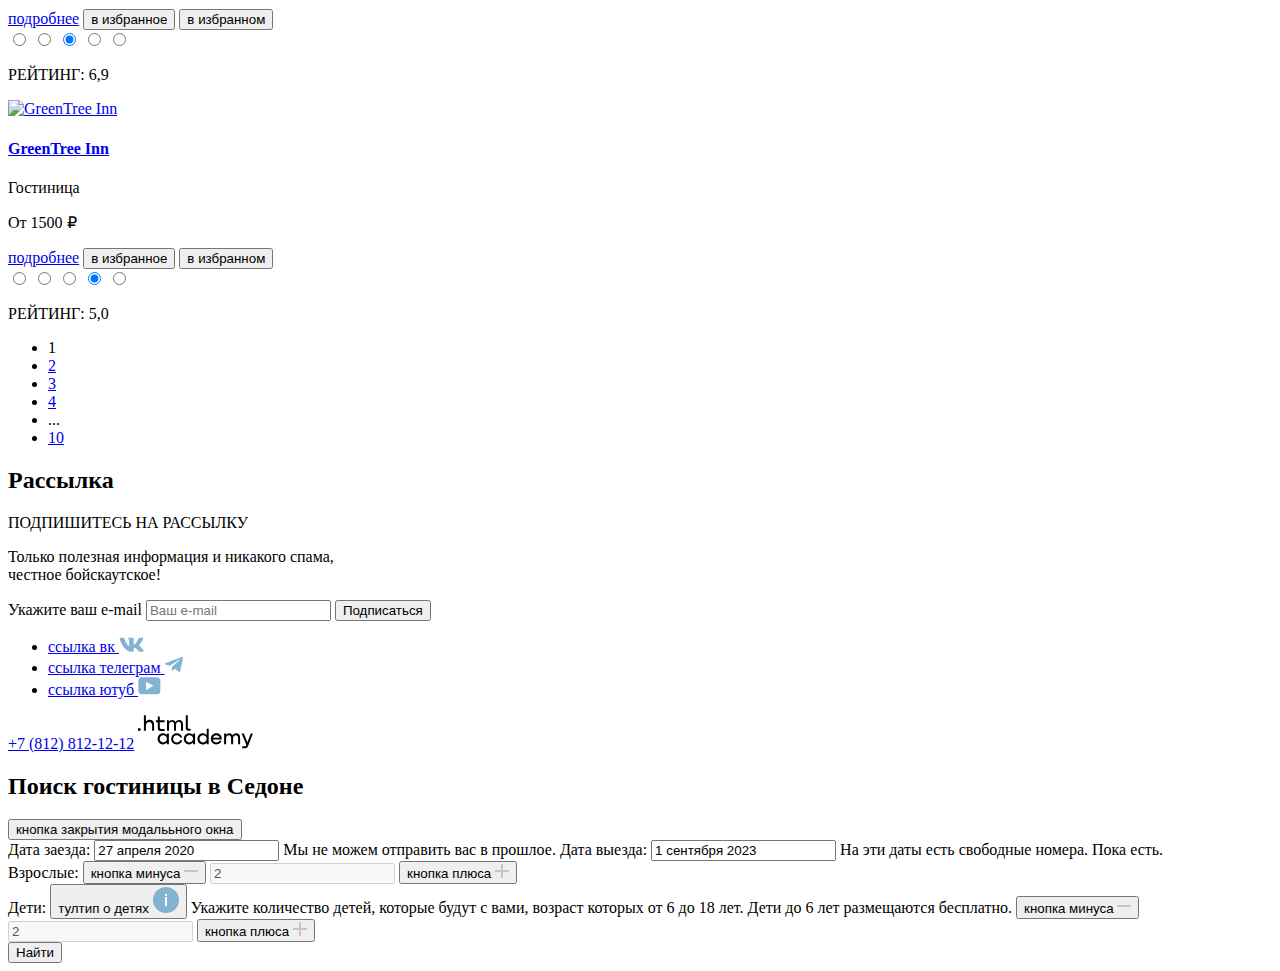
==== commit db4e781a: "изменения" ====
--- a/catalog.html
+++ b/catalog.html
@@ -1,78 +1,113 @@
 <!DOCTYPE html>
 <html lang="ru">
-
   <head>
     <meta charset="utf-8" />
     <title>HTML Academy: Седона</title>
-    <link rel="stylesheet" href="style/style.css" />
+    <link rel="stylesheet" href="styles/styles.css" />
+    <link type="image/png" sizes="32x32" rel="icon" href="images/favicon.png" />
   </head>
 
   <body>
-    <header>
+    <header data-test="header">
       <nav class="page-nav">
         <a class="nav-list-logo" href="index.html">
-          <img class="logo-sedona" src="images/logo.svg" alt="logo-sedona" />
+          <img
+            class="logo-sedona"
+            src="images/logo.svg"
+            alt="logo-sedona"
+            width="140"
+            height="70"
+          />
         </a>
         <ul class="nav-list">
           <li class="nav-list-item">
             <a class="nav-list-link" href="index.html">Главная</a>
           </li>
-          <li class="nav-list-item"><a class="nav-list-link" href="#">О седоне</a></li>
-          <li class="nav-list-item"><a class="nav-list-link active-nav" href="catalog.html">Гостиницы</a></li>
+          <li class="nav-list-item">
+            <a class="nav-list-link" href="#">О седоне</a>
+          </li>
+          <li class="nav-list-item active-nav">
+            <a class="nav-list-link" href="catalog.html">Гостиницы</a>
+          </li>
         </ul>
         <ul class="client-list">
           <li class="client-list-item">
             <button class="search-button all-button">
-
+              <span class="visually-hidden">Поиск</span>
             </button>
           </li>
           <li class="client-list-item">
             <button class="favorites-button all-button">
-
+              <span class="visually-hidden">Понравившиеся отели</span>
             </button>
           </li>
           <li class="client-list-item client-item-flex">
-            <a href="#" class="client-button">Хочу сюда!</a>
+            <button class="client-button all-button" type="button">
+              Хочу сюда!
+            </button>
           </li>
         </ul>
       </nav>
     </header>
     <main class="main-inner main-container">
+      <h1 class="visually-hidden">Каталог</h1>
       <div class="hero">
+        <h2 class="visually-hidden">Фильтры Каталога</h2>
         <header class="inner-header">
-          <h1 class="inner-header-title">Гостиницы Седоны</h1>
+          <h2 class="inner-header-title">Гостиницы Седоны</h2>
           <ol class="breadcrums-list">
-            <li class="breadcrums-item"><a class="breadcrums-link" href="index.html"><img
-                  src="images/mini-home.icon.svg" alt="домой"></a>
+            <li class="breadcrums-item at">
+              <a class="breadcrums-link at-home" href="index.html"></a>
             </li>
-            <li class="breadcrums-item">&#62;</li>
-            <li class="breadcrums-item"><a class=" breadcrums-link" href="#">Гостиницы</a></li>
+            <li class="breadcrums-item active-breadcrums-link">
+              <a class="breadcrums-link" href="#">Гостиницы</a>
+            </li>
           </ol>
         </header>
         <section class="section-filter" data-test="filter">
           <h2 class="visually-hidden">Фильтры</h2>
-          <form class="filter-form" action="https://echo.htmlacademy.ru/" method="get">
-            <fieldset class="catalog-filter-group
-            infrastructure">
+          <form
+            class="filter-form"
+            action="https://echo.htmlacademy.ru/"
+            method="get"
+          >
+            <fieldset class="catalog-filter-group infrastructure">
               <legend class="catalog-filter-title">Инфраструктура:</legend>
               <ul class="catalog-filter-list">
                 <li class="catalog-filter-item checkbox-item">
                   <label class="control-checkbox" for="pool">
-                    <input class="checkbox-input visually-hidden" checked id="pool" type="checkbox" name="pool" />
+                    <input
+                      class="checkbox-input visually-hidden"
+                      checked
+                      id="pool"
+                      type="checkbox"
+                      name="pool"
+                    />
                     <span class="control-checkbox-mark"></span>
                     <span class="control-label">Бассейн</span>
                   </label>
                 </li>
                 <li class="catalog-filter-item checkbox-item">
                   <label class="control-checkbox" for="parking">
-                    <input class="checkbox-input visually-hidden" checked id="parking" type="checkbox" name="parking" />
+                    <input
+                      class="checkbox-input visually-hidden"
+                      checked
+                      id="parking"
+                      type="checkbox"
+                      name="parking"
+                    />
                     <span class="control-checkbox-mark"></span>
                     <span class="control-label">Парковка</span>
                   </label>
                 </li>
                 <li class="catalog-filter-item checkbox-item">
                   <label class="control-checkbox" for="wi-fi">
-                    <input class="checkbox-input visually-hidden" id="wi-fi" type="checkbox" name="wi-fi" />
+                    <input
+                      class="checkbox-input visually-hidden"
+                      id="wi-fi"
+                      type="checkbox"
+                      name="wi-fi"
+                    />
                     <span class="control-checkbox-mark"></span>
                     <span class="control-label">Wi-Fi</span>
                   </label>
@@ -84,59 +119,98 @@
               <ul class="catalog-filter-list">
                 <li class="catalog-filter-item">
                   <label class="control-radio">
-                    <input class="radio-input visually-hidden" checked id="hotel" type="radio" name="housing" />
+                    <input
+                      class="radio-input visually-hidden"
+                      checked
+                      id="hotel"
+                      type="radio"
+                      name="housing"
+                    />
                     <span class="control-radio-mark"></span>
                     <span class="control-label">Гостиница</span>
                   </label>
+                </li>
+
                 <li class="catalog-filter-item">
-                  <label class=" control-radio">
-                    <input class="radio-input visually-hidden" id="motel" type="radio" name="housing" />
+                  <label class="control-radio">
+                    <input
+                      class="radio-input visually-hidden"
+                      id="motel"
+                      type="radio"
+                      name="housing"
+                    />
                     <span class="control-radio-mark"></span>
-                    <span class="control-label">Мотель</span></label>
+                    <span class="control-label">Мотель</span></label
+                  >
                 </li>
                 <li class="catalog-filter-item">
                   <label class="control-radio">
-                    <input class="radio-input visually-hidden" id="apartments" type="radio" name="housing" />
+                    <input
+                      class="radio-input visually-hidden"
+                      id="apartments"
+                      type="radio"
+                      name="housing"
+                    />
                     <span class="control-radio-mark"></span>
                     <span class="control-label">Апартаменты</span>
                   </label>
                 </li>
               </ul>
             </fieldset>
-            <fieldset class="catalog-filter-group
-            regulate-prices">
+            <fieldset class="catalog-filter-group regulate-prices">
               <legend class="catalog-filter-title">Стоимость, ₽:</legend>
               <ul class="catalog-filter-list min-max-price-list">
                 <li class="min-max-price-item">
-                  <label class=" control min-price-control" for="min-price">
-                    <input class="filter-min-price-input" type="number" id="min-price" value="0" placeholder="от"
-                      name="min-price" />
+                  <label class="control min-price-control" for="min-price">
+                    <input
+                      class="filter-min-price-input"
+                      type="number"
+                      id="min-price"
+                      value="0"
+                      placeholder="от"
+                      name="min-price"
+                      required
+                    />
                     <span class="min-price-text">от</span>
                   </label>
                   <label class="control max-price-control" for="max-price">
-                    <input class="filter-max-price-input" type="number" id="max-price" placeholder="до" value="9000"
-                      name="max-price" />
+                    <input
+                      class="filter-max-price-input"
+                      type="number"
+                      id="max-price"
+                      placeholder="до"
+                      value="9000"
+                      name="max-price"
+                      required
+                    />
                     <span class="max-price-text">до</span>
                   </label>
                 </li>
                 <li>
                   <div class="range-scale">
-                    <div class="range-bar" style="right: 61px; width: 226px">
+                    <div class="range-bar">
                       <button type="button" class="range-toggle toggle-min">
-                        <span class="visually-hidden">Изменить минимальную цену</span>
+                        <span class="visually-hidden"
+                          >Изменить минимальную цену</span
+                        >
                       </button>
                       <button type="button" class="range-toggle toggle-max">
-                        <span class="visually-hidden">Изменить максимальную цену</span>
+                        <span class="visually-hidden"
+                          >Изменить максимальную цену</span
+                        >
                       </button>
                     </div>
                   </div>
                 </li>
-                <li>
               </ul>
             </fieldset>
             <div class="form-buttons">
-              <button class="apply-button" type="submit" id="apply">ПРИМЕНИТЬ</button>
-              <button class="reset-button" type="reset" id="reset">СБРОСИТЬ</button>
+              <button class="apply-button all-button" type="submit" id="apply">
+                ПРИМЕНИТЬ
+              </button>
+              <button class="reset-button all-button" type="reset" id="reset">
+                СБРОСИТЬ
+              </button>
             </div>
           </form>
         </section>
@@ -145,137 +219,309 @@
       <section class="section-catalog" data-test="catalog">
         <div class="catalog-inner-nav">
           <p class="find-number-hotels">Найдено гостиниц: <span>38</span></p>
-          <select class="select-control" aria-label="Сортировка">
-            <option class="cheap-first-option" value="cheap">Сначала дешевые</option>
+          <select class="select-control">
+            <option class="cheap-first-option" value="cheap">
+              Сначала дешевые
+            </option>
             <option value="popular">Сначала популярное</option>
             <option value="expensive">Сначала дорогое</option>
           </select>
           <div class="view-mode-buttons">
-            <a class="view-button selected-view-button" href="#">
-              <img class="view-button-img" src="images/cards-icon.svg" alt="Показать карточки товаров" width="16"
-                height="14">
+            <a class="view-button view-cards selected-view-button" href="#">
+              <span class="visually-hidden">Показать карточки товаров</span>
             </a>
-            <a class="view-button " href="#"><img class="view-button-img" src="images/single-icon.svg"
-                alt="показать по одному" width="16" height="14">
+            <a class="view-button view-by-one" href="#"
+              ><span class="visually-hidden">показать по одному</span>
             </a>
-            <a class="view-button" href="#"><img class="view-button-img" src="images/list-icon.svg"
-                alt="показать список товаров" width="16" height="14">
+            <a class="view-button view-list" href="#"
+              ><span class="visually-hidden">показать список товаров</span>
             </a>
           </div>
         </div>
         <div class="main-cards">
-          <h1 class="visually-hidden">Найденные отели</h1>
+          <h3 class="visually-hidden">Найденные отели</h3>
           <article class="catalog-card">
             <a class="catalog-card-img" href="#">
-              <img src="images/Amara-Resort-&-Spa.jpg" alt="Amara Resort & Spa" width="300" height="212" style="margin: 0;
-              padding: 0;" />
+              <img
+                src="images/amara-resort-&-spa.jpg"
+                alt="Amara Resort & Spa"
+                width="300"
+                height="212"
+              />
             </a>
-            <a class="catalog-card-name" href="#">Amara Resort & Spa</a>
+            <h4 class="catalog-card-name">
+              <a class="catalog-card-link" href="#">Amara Resort & Spa</a>
+            </h4>
             <p class="catalog-card-type">Гостиница</p>
             <p class="catalog-card-price">От 4000 ₽</p>
             <a class="more-details-button" href="#">подробнее</a>
-            <button class="favorite-hotel-button">в избранное</button>
-            <button class="favorite-hotel-select visually-hidden">в избранном</button>
-            <form class="stars" action="https://echo.htmlacademy.ru/" method="get">
-              <input class="rating-star visually-hidden" type="radio" id="Amara-Resort-&-Spa-1" name="rating-stars">
+            <button class="favorite-hotel-button all-button" type="button">
+              в избранное
+            </button>
+            <button
+              class="favorite-hotel-select all-button visually-hidden-btn"
+              type="button"
+            >
+              в избранном
+            </button>
+            <form
+              class="stars"
+              action="https://echo.htmlacademy.ru/"
+              method="get"
+            >
+              <input
+                class="rating-star visually-hidden"
+                type="radio"
+                id="Amara-Resort-&-Spa-1"
+                name="rating-stars"
+              />
               <label class="star-label" for="Amara-Resort-&-Spa-1"></label>
-              <input class="rating-star visually-hidden" type="radio" id="Amara-Resort-&-Spa-2" name="rating-stars"
-                checked>
+              <input
+                class="rating-star visually-hidden"
+                type="radio"
+                id="Amara-Resort-&-Spa-2"
+                name="rating-stars"
+                checked
+              />
               <label class="star-label" for="Amara-Resort-&-Spa-2"></label>
-              <input class="rating-star visually-hidden" type="radio" id="Amara-Resort-&-Spa-3" name="rating-stars">
+              <input
+                class="rating-star visually-hidden"
+                type="radio"
+                id="Amara-Resort-&-Spa-3"
+                name="rating-stars"
+              />
               <label class="star-label" for="Amara-Resort-&-Spa-3"></label>
-              <input class="rating-star visually-hidden" type="radio" id="Amara-Resort-&-Spa-4" name="rating-stars">
+              <input
+                class="rating-star visually-hidden"
+                type="radio"
+                id="Amara-Resort-&-Spa-4"
+                name="rating-stars"
+              />
               <label class="star-label" for="Amara-Resort-&-Spa-4"></label>
-              <input class="rating-star visually-hidden" type="radio" id="Amara-Resort-&-Spa-5" name="rating-stars">
+              <input
+                class="rating-star visually-hidden"
+                type="radio"
+                id="Amara-Resort-&-Spa-5"
+                name="rating-stars"
+              />
               <label class="star-label" for="Amara-Resort-&-Spa-5"></label>
             </form>
             <p class="rating">РЕЙТИНГ: 8,5</p>
           </article>
           <article class="catalog-card">
             <a class="catalog-card-img" href="#">
-              <img class="catalog-card-img" src="images/Villas-at-Poco-Diablo.jpg" alt="Villas at Poco Diablo"
-                width="300" height="212" />
+              <img
+                class="catalog-card-img"
+                src="images/villas-at-poco-diablo.jpg"
+                alt="Villas at Poco Diablo"
+                width="300"
+                height="212"
+              />
             </a>
-            <a class="catalog-card-name" href="#">Villas at Poco Diablo</a>
+            <h4 class="catalog-card-name">
+              <a class="catalog-card-link" href="#">Villas at Poco Diablo</a>
+            </h4>
             <p class="catalog-card-type">Гостиница</p>
             <p class="catalog-card-price">От 5000 ₽</p>
             <a class="more-details-button" href="#">подробнее</a>
-            <button class="favorite-hotel-button visually-hidden">в избранное</button>
-            <button class="favorite-hotel-select">в избранном</button>
-            <form class="stars" action="https://echo.htmlacademy.ru/" method="get">
-              <input class="rating-star visually-hidden" type="radio" id="Villas-at-Poco-Diablo-1" name="rating-stars">
+            <button
+              class="favorite-hotel-button all-button visually-hidden-btn"
+              type="button"
+            >
+              в избранное
+            </button>
+            <button class="favorite-hotel-select all-button" type="button">
+              в избранном
+            </button>
+            <form
+              class="stars"
+              action="https://echo.htmlacademy.ru/"
+              method="get"
+            >
+              <input
+                class="rating-star visually-hidden"
+                type="radio"
+                id="Villas-at-Poco-Diablo-1"
+                name="rating-stars"
+              />
               <label class="star-label" for="Villas-at-Poco-Diablo-1"></label>
-              <input class="rating-star visually-hidden" type="radio" id="Villas-at-Poco-Diablo-2" name="rating-stars"
-                checked>
+              <input
+                class="rating-star visually-hidden"
+                type="radio"
+                id="Villas-at-Poco-Diablo-2"
+                name="rating-stars"
+                checked
+              />
               <label class="star-label" for="Villas-at-Poco-Diablo-2"></label>
-              <input class="rating-star visually-hidden" type="radio" id="Villas-at-Poco-Diablo-3" name="rating-stars">
+              <input
+                class="rating-star visually-hidden"
+                type="radio"
+                id="Villas-at-Poco-Diablo-3"
+                name="rating-stars"
+              />
               <label class="star-label" for="Villas-at-Poco-Diablo-3"></label>
-              <input class="rating-star visually-hidden" type="radio" id="Villas-at-Poco-Diablo-4" name="rating-stars">
+              <input
+                class="rating-star visually-hidden"
+                type="radio"
+                id="Villas-at-Poco-Diablo-4"
+                name="rating-stars"
+              />
               <label class="star-label" for="Villas-at-Poco-Diablo-4"></label>
-              <input class="rating-star visually-hidden" type="radio" id="Villas-at-Poco-Diablo-5" name="rating-stars">
+              <input
+                class="rating-star visually-hidden"
+                type="radio"
+                id="Villas-at-Poco-Diablo-5"
+                name="rating-stars"
+              />
               <label class="star-label" for="Villas-at-Poco-Diablo-5"></label>
             </form>
             <p class="rating">РЕЙТИНГ: 9,2</p>
           </article>
           <article class="catalog-card">
             <a class="catalog-card-img" href="#">
-              <img class="catalog-card-img" src="images/Desert-Quail-Inn.jpg" alt="Desert Quail Inn" width="300"
-                height="212" />
+              <img
+                class="catalog-card-img"
+                src="images/desert-quail-inn.jpg"
+                alt="Desert Quail Inn"
+                width="300"
+                height="212"
+              />
             </a>
-            <a class="catalog-card-name" href="#">Desert Quail Inn</a>
+            <h4 class="catalog-card-name">
+              <a class="catalog-card-link" href="#">Desert Quail Inn</a>
+            </h4>
             <p class="catalog-card-type">Гостиница</p>
             <p class="catalog-card-price">От 2500 ₽</p>
             <a class="more-details-button" href="#">подробнее</a>
-            <button class="favorite-hotel-button">в избранное</button>
-            <button class="favorite-hotel-select visually-hidden">в избранном</button>
-            <form class="stars" action="https://echo.htmlacademy.ru/" method="get">
-              <input class="rating-star visually-hidden" type="radio" id="Desert-Quail-Inn-1" name="rating-stars">
+            <button class="favorite-hotel-button all-button" type="button">
+              в избранное
+            </button>
+            <button
+              class="favorite-hotel-select all-button visually-hidden-btn"
+              type="button"
+            >
+              в избранном
+            </button>
+            <form
+              class="stars"
+              action="https://echo.htmlacademy.ru/"
+              method="get"
+            >
+              <input
+                class="rating-star visually-hidden"
+                type="radio"
+                id="Desert-Quail-Inn-1"
+                name="rating-stars"
+              />
               <label class="star-label" for="Desert-Quail-Inn-1"></label>
-              <input class="rating-star visually-hidden" type="radio" id="Desert-Quail-Inn-2" name="rating-stars">
+              <input
+                class="rating-star visually-hidden"
+                type="radio"
+                id="Desert-Quail-Inn-2"
+                name="rating-stars"
+              />
               <label class="star-label" for="Desert-Quail-Inn-2"></label>
-              <input class="rating-star visually-hidden" type="radio" id="Desert-Quail-Inn-3" name="rating-stars"
-                checked>
+              <input
+                class="rating-star visually-hidden"
+                type="radio"
+                id="Desert-Quail-Inn-3"
+                name="rating-stars"
+                checked
+              />
               <label class="star-label" for="Desert-Quail-Inn-3"></label>
-              <input class="rating-star visually-hidden" type="radio" id="Desert-Quail-Inn-4" name="rating-stars">
+              <input
+                class="rating-star visually-hidden"
+                type="radio"
+                id="Desert-Quail-Inn-4"
+                name="rating-stars"
+              />
               <label class="star-label" for="Desert-Quail-Inn-4"></label>
-              <input class="rating-star visually-hidden" type="radio" id="Desert-Quail-Inn-5" name="rating-stars">
+              <input
+                class="rating-star visually-hidden"
+                type="radio"
+                id="Desert-Quail-Inn-5"
+                name="rating-stars"
+              />
               <label class="star-label" for="Desert-Quail-Inn-5"></label>
             </form>
             <p class="rating">РЕЙТИНГ: 6,9</p>
           </article>
           <article class="catalog-card">
             <a class="catalog-card-img" href="#">
-              <img class="catalog-card-img" src="images/GreenTree-Inn.jpg" alt="GreenTree Inn" width="300"
-                height="212" />
+              <img
+                class="catalog-card-img"
+                src="images/greentree-inn.jpg"
+                alt="GreenTree Inn"
+                width="300"
+                height="212"
+              />
             </a>
-            <a class="catalog-card-name" href="#">GreenTree Inn</a>
+            <h4 class="catalog-card-name">
+              <a class="catalog-card-link" href="#">GreenTree Inn</a>
+            </h4>
             <p class="catalog-card-type">Гостиница</p>
             <p class="catalog-card-price">От 1500 ₽</p>
             <a class="more-details-button" href="#">подробнее</a>
-            <button class="favorite-hotel-button">в избранное</button>
-            <button class="favorite-hotel-select visually-hidden">в избранном</button>
-            <form class="stars" action="https://echo.htmlacademy.ru/" method="get">
-              <input class="rating-star visually-hidden" type="radio" id="GreenTree-Inn-1" name="rating-stars">
+            <button class="favorite-hotel-button all-button" type="button">
+              в избранное
+            </button>
+            <button
+              class="favorite-hotel-select all-button visually-hidden-btn"
+              type="button"
+            >
+              в избранном
+            </button>
+            <form
+              class="stars"
+              action="https://echo.htmlacademy.ru/"
+              method="get"
+            >
+              <input
+                class="rating-star visually-hidden"
+                type="radio"
+                id="GreenTree-Inn-1"
+                name="rating-stars"
+              />
               <label class="star-label" for="GreenTree-Inn-1"></label>
-              <input class="rating-star visually-hidden" type="radio" id="GreenTree-Inn-2" name="rating-stars">
+              <input
+                class="rating-star visually-hidden"
+                type="radio"
+                id="GreenTree-Inn-2"
+                name="rating-stars"
+              />
               <label class="star-label" for="GreenTree-Inn-2"></label>
-              <input class="rating-star visually-hidden" type="radio" id="GreenTree-Inn-3" name="rating-stars">
+              <input
+                class="rating-star visually-hidden"
+                type="radio"
+                id="GreenTree-Inn-3"
+                name="rating-stars"
+              />
               <label class="star-label" for="GreenTree-Inn-3"></label>
-              <input class="rating-star visually-hidden" type="radio" id="GreenTree-Inn-4" name="rating-stars" checked>
+              <input
+                class="rating-star visually-hidden"
+                type="radio"
+                id="GreenTree-Inn-4"
+                name="rating-stars"
+                checked
+              />
               <label class="star-label" for="GreenTree-Inn-4"></label>
-              <input class="rating-star visually-hidden" type="radio" id="GreenTree-Inn-5" name="rating-stars">
+              <input
+                class="rating-star visually-hidden"
+                type="radio"
+                id="GreenTree-Inn-5"
+                name="rating-stars"
+              />
               <label class="star-label" for="GreenTree-Inn-5"></label>
             </form>
             <p class="rating">РЕЙТИНГ: 5,0</p>
           </article>
         </div>
-        <div class="long-line"></div>
         <ul class="pagination">
-          <li class="pagination-item ">
+          <li class="pagination-item">
             <a class="pagination-active">1</a>
           </li>
           <li class="pagination-item">
-            <a class="pagination-link" href="#">2</a>
+            <a class="pagination-link" href="#">2 </a>
           </li>
           <li class="pagination-item">
             <a class="pagination-link" href="#">3</a>
@@ -290,147 +536,294 @@
             <a class="pagination-link" href="#">10</a>
           </li>
         </ul>
-        </div>
+      </section>
+      <section class="section-email-catalog" data-test="subscribe">
+        <h2 class="visually-hidden">Рассылка</h2>
+        <p class="subscribe-email-bold-text-catalog">ПОДПИШИТЕСЬ НА РАССЫЛКУ</p>
+        <p class="subscribe-text-catalog">
+          Только полезная информация и никакого спама,<br />
+          честное бойскаутское!
+        </p>
+        <form
+          class="email-form"
+          action="https://echo.htmlacademy.ru/"
+          method="post"
+        >
+          <label class="visually-hidden" for="email">Укажите ваш e-mail</label>
+          <input
+            class="email-input"
+            type="email"
+            name="use-email"
+            id="email"
+            placeholder="Ваш e-mail"
+            required
+          />
+          <button
+            class="subscribe-button all-button"
+            type="submit"
+            id="subscribe"
+          >
+            Подписаться
+          </button>
+        </form>
       </section>
     </main>
-    <section class="section-email-catalog" data-test="subscribe">
-      <h2 class="visually-hidden">Рассылка</h2>
-      <p class="subscribe-email-bold-text-catalog">
-        ПОДПИШИТЕСЬ НА РАССЫЛКУ
-      </p>
-      <p class="subscribe-text-catalog">
-        Только полезная информация и никакого спама,<br />
-        честное бойскаутское!
-      </p>
-      <form class="email-form" action="https://echo.htmlacademy.ru/" method="post">
-        <label class="visually-hidden" for="email">Укажите ваш e-mail</label>
-        <input class="email-input" type="text" name="use-email" id="email" placeholder="Ваш e-mail" />
-        <button class="subscribe-button all-button" type="submit" id="subscribe">Подписаться</button>
-      </form>
-    </section>
     <footer class="footer" data-test="footer">
       <ul class="social-nav-list">
         <li class="social-nav-item">
           <a class="social-nav-link" href="https://vk.com/htmlacademy">
-            <svg class="footer-social-svg" width="25" height="15" viewBox="0 0 25 15" fill="#83B3D3"
-              xmlns="http://www.w3.org/2000/svg">
-              <path id="Vector" fill-rule="evenodd" clip-rule="evenodd"
-                d="M24.1164 1.80445C24.2824 1.25845 24.1164 0.856445 23.3214 0.856445H20.6964C20.0284 0.856445 19.7204 1.20345 19.5534 1.58645C19.5534 1.58645 18.2184 4.78245 16.3274 6.85845C15.7154 7.46045 15.4374 7.65145 15.1034 7.65145C14.9364 7.65145 14.6854 7.46045 14.6854 6.91345V1.80445C14.6854 1.14845 14.5014 0.856445 13.9454 0.856445H9.81738C9.40038 0.856445 9.14938 1.16045 9.14938 1.44945C9.14938 2.07045 10.0954 2.21445 10.1924 3.96245V7.76045C10.1924 8.59345 10.0394 8.74444 9.70538 8.74444C8.81538 8.74444 6.65038 5.53345 5.36538 1.85945C5.11638 1.14445 4.86438 0.856445 4.19338 0.856445H1.56638C0.816382 0.856445 0.666382 1.20345 0.666382 1.58645C0.666382 2.26845 1.55638 5.65645 4.81138 10.1374C6.98138 13.1974 10.0364 14.8564 12.8194 14.8564C14.4884 14.8564 14.6944 14.4884 14.6944 13.8534V11.5404C14.6944 10.8034 14.8524 10.6564 15.3814 10.6564C15.7714 10.6564 16.4384 10.8484 17.9964 12.3234C19.7764 14.0724 20.0694 14.8564 21.0714 14.8564H23.6964C24.4464 14.8564 24.8224 14.4884 24.6064 13.7604C24.3684 13.0364 23.5184 11.9854 22.3914 10.7384C21.7794 10.0284 20.8614 9.26345 20.5824 8.88045C20.1934 8.38945 20.3044 8.17044 20.5824 7.73345C20.5824 7.73345 23.7824 3.30745 24.1154 1.80445H24.1164Z" />
+            <span class="visually-hidden">ссылка вк</span>
+            <svg
+              class="footer-social-svg"
+              width="25"
+              height="15"
+              viewBox="0 0 25 15"
+              fill="#83B3D3"
+              xmlns="http://www.w3.org/2000/svg"
+            >
+              <path
+                fill-rule="evenodd"
+                clip-rule="evenodd"
+                d="M24.1164 1.80445C24.2824 1.25845 24.1164 0.856445 23.3214 0.856445H20.6964C20.0284 0.856445 19.7204 1.20345 19.5534 1.58645C19.5534 1.58645 18.2184 4.78245 16.3274 6.85845C15.7154 7.46045 15.4374 7.65145 15.1034 7.65145C14.9364 7.65145 14.6854 7.46045 14.6854 6.91345V1.80445C14.6854 1.14845 14.5014 0.856445 13.9454 0.856445H9.81738C9.40038 0.856445 9.14938 1.16045 9.14938 1.44945C9.14938 2.07045 10.0954 2.21445 10.1924 3.96245V7.76045C10.1924 8.59345 10.0394 8.74444 9.70538 8.74444C8.81538 8.74444 6.65038 5.53345 5.36538 1.85945C5.11638 1.14445 4.86438 0.856445 4.19338 0.856445H1.56638C0.816382 0.856445 0.666382 1.20345 0.666382 1.58645C0.666382 2.26845 1.55638 5.65645 4.81138 10.1374C6.98138 13.1974 10.0364 14.8564 12.8194 14.8564C14.4884 14.8564 14.6944 14.4884 14.6944 13.8534V11.5404C14.6944 10.8034 14.8524 10.6564 15.3814 10.6564C15.7714 10.6564 16.4384 10.8484 17.9964 12.3234C19.7764 14.0724 20.0694 14.8564 21.0714 14.8564H23.6964C24.4464 14.8564 24.8224 14.4884 24.6064 13.7604C24.3684 13.0364 23.5184 11.9854 22.3914 10.7384C21.7794 10.0284 20.8614 9.26345 20.5824 8.88045C20.1934 8.38945 20.3044 8.17044 20.5824 7.73345C20.5824 7.73345 23.7824 3.30745 24.1154 1.80445H24.1164Z"
+              />
             </svg>
-
           </a>
         </li>
         <li class="social-nav-item">
           <a class="social-nav-link" href="https://t.me/htmlacademy ">
-            <svg class="footer-social-svg" width="18" height="17" viewBox="0 0 18 17" fill="#83B3D3"
-              xmlns="http://www.w3.org/2000/svg">
-              <path id="Vector"
-                d="M16.785 0.955705L0.840489 7.1042C-0.247661 7.54126 -0.241365 8.14828 0.640845 8.41897L4.73445 9.69597L14.2058 3.72014C14.6537 3.44766 15.0629 3.59424 14.7265 3.89281L7.05283 10.8183H7.05103L7.05283 10.8192L6.77045 15.0387C7.18413 15.0387 7.36669 14.8489 7.59871 14.625L9.58705 12.6915L13.7229 15.7464C14.4855 16.1664 15.0332 15.9506 15.2229 15.0405L17.9379 2.2453C18.2158 1.13107 17.5126 0.626562 16.785 0.955705Z" />
+            <span class="visually-hidden">ссылка телеграм</span>
+            <svg
+              class="footer-social-svg"
+              width="18"
+              height="17"
+              viewBox="0 0 18 17"
+              fill="#83B3D3"
+              xmlns="http://www.w3.org/2000/svg"
+            >
+              <path
+                d="M16.785 0.955705L0.840489 7.1042C-0.247661 7.54126 -0.241365 8.14828 0.640845 8.41897L4.73445 9.69597L14.2058 3.72014C14.6537 3.44766 15.0629 3.59424 14.7265 3.89281L7.05283 10.8183H7.05103L7.05283 10.8192L6.77045 15.0387C7.18413 15.0387 7.36669 14.8489 7.59871 14.625L9.58705 12.6915L13.7229 15.7464C14.4855 16.1664 15.0332 15.9506 15.2229 15.0405L17.9379 2.2453C18.2158 1.13107 17.5126 0.626562 16.785 0.955705Z"
+              />
             </svg>
           </a>
         </li>
         <li class="social-nav-item">
-          <a class="social-nav-link" href="https://www.youtube.com/user/htmlacademyru">
-            <svg class="footer-social-svg" width="23" height="18" viewBox="0 0 23 18" fill="#83B3D3"
-              xmlns="http://www.w3.org/2000/svg">
-              <path id="Vector"
-                d="M18.9402 0.356445H3.50738C1.64668 0.356445 0.333252 1.9502 0.333252 3.75645V13.8502C0.333252 15.7627 1.64668 17.3564 3.50738 17.3564H19.1591C20.8009 17.3564 22.3333 15.7627 22.3333 13.9564V3.75645C22.1143 1.9502 20.8009 0.356445 18.9402 0.356445ZM7.99494 12.8939V4.81894L15.3283 8.85645L7.99494 12.8939Z" />
+          <a
+            class="social-nav-link"
+            href="https://www.youtube.com/user/htmlacademyru"
+          >
+            <span class="visually-hidden">ссылка ютуб</span>
+            <svg
+              class="footer-social-svg"
+              width="23"
+              height="18"
+              viewBox="0 0 23 18"
+              fill="#83B3D3"
+              xmlns="http://www.w3.org/2000/svg"
+            >
+              <path
+                d="M18.9402 0.356445H3.50738C1.64668 0.356445 0.333252 1.9502 0.333252 3.75645V13.8502C0.333252 15.7627 1.64668 17.3564 3.50738 17.3564H19.1591C20.8009 17.3564 22.3333 15.7627 22.3333 13.9564V3.75645C22.1143 1.9502 20.8009 0.356445 18.9402 0.356445ZM7.99494 12.8939V4.81894L15.3283 8.85645L7.99494 12.8939Z"
+              />
             </svg>
           </a>
         </li>
       </ul>
-      <a class="footer-nav-number" href="tel:+78128121212">+7 (812) 812-12-12</a>
+      <a class="footer-nav-number" href="tel:+78128121212"
+        >+7 (812) 812-12-12</a
+      >
       <a class="footer-nav-logo" href="https://htmlacademy.ru/">
-        <svg class="nav-logo" xmlns="http://www.w3.org/2000/svg" width="115" height="34" fill="#000">
+        <svg
+          class="nav-logo"
+          xmlns="http://www.w3.org/2000/svg"
+          width="115"
+          height="34"
+          fill="#000"
+        >
           <path
-            d="M0 13.256v2.6h2.5v-2.6H0ZM11.6 4.856c-1.6 0-2.8.7-3.6 1.7h-.1v-6.2h-2v15.5h2v-5.3c0-2.1 1.3-3.6 3.3-3.6 1.8 0 2.9 1.4 2.9 3.2v5.7h2v-6.1c.1-3-1.8-4.9-4.5-4.9ZM26.6 5.156h-4.8v-3.7h-2v3.8h-1.9v2h1.9v6c0 1.7 1 2.7 2.7 2.7h4.1v-2h-3.7c-.7 0-1.1-.4-1.1-1.1v-5.7h4.8v-2ZM41.1 4.956c-1.6 0-2.9.8-3.5 2.1h-.1c-.6-1.2-1.8-2.1-3.4-2.1-1.4 0-2.5.8-3.1 1.8h-.1v-1.6H29v10.6h2v-5.4c0-2 1-3.5 2.6-3.5 1.5 0 2.4 1 2.4 2.6v6.3h2v-5.6c0-2.4 1.4-3.3 2.6-3.3 1.5 0 2.4 1 2.4 2.6v6.3h2v-6.5c.1-2.5-1.4-4.3-3.9-4.3ZM47.8 13.056c0 1.7 1 2.7 2.8 2.7h2v-2h-1.7c-.7 0-1.1-.4-1.1-1.1V.356h-2v12.7ZM28.9 20.056c-.9-1.1-2.2-1.8-3.9-1.8-3.1 0-5.4 2.3-5.4 5.6s2.3 5.6 5.4 5.6c1.8 0 3-.8 3.8-1.9h.1v1.6h2v-10.6h-2v1.5Zm-3.6 7.4c-2.2 0-3.6-1.6-3.6-3.6s1.4-3.6 3.6-3.6 3.6 1.6 3.6 3.6c0 1.9-1.4 3.6-3.6 3.6ZM44.2 22.356c-.5-2.4-2.6-4.1-5.4-4.1-3.4 0-5.6 2.5-5.6 5.6 0 3.1 2.2 5.6 5.6 5.6 2.8 0 4.9-1.8 5.4-4.2h-2.1c-.4 1.3-1.7 2.3-3.3 2.3-2.2 0-3.6-1.6-3.6-3.6s1.4-3.6 3.6-3.6c1.6 0 2.8 1 3.3 2.2h2.1v-.2ZM55.1 20.056c-.9-1.1-2.2-1.8-3.9-1.8-3.1 0-5.4 2.3-5.4 5.6s2.3 5.6 5.4 5.6c1.8 0 3-.8 3.8-1.9h.1v1.6h2v-10.6h-2v1.5Zm-3.6 7.4c-2.2 0-3.6-1.6-3.6-3.6s1.4-3.6 3.6-3.6 3.6 1.6 3.6 3.6c0 1.9-1.5 3.6-3.6 3.6ZM68.7 20.156c-.9-1.1-2.2-1.9-3.9-1.9-3.1 0-5.4 2.3-5.4 5.6s2.2 5.6 5.4 5.6c1.7 0 3-.8 3.8-1.8h.1v1.5h2v-15.4h-2v6.4Zm-3.6 7.3c-2.2 0-3.6-1.6-3.6-3.6s1.4-3.6 3.6-3.6 3.6 1.6 3.6 3.6c-.1 2-1.5 3.6-3.6 3.6ZM78.3 18.256c-3.3 0-5.5 2.5-5.5 5.6 0 3 2.1 5.6 5.5 5.6 2.5 0 4.5-1.3 5.2-3.6h-2.1c-.5 1-1.6 1.6-3 1.6-1.9 0-3.3-1.3-3.4-2.9h8.8c.2-3.6-2-6.3-5.5-6.3Zm0 1.9c1.7 0 3 1 3.3 2.6h-6.5c.3-1.5 1.5-2.6 3.2-2.6ZM98.2 18.256c-1.6 0-2.9.8-3.6 2h-.1c-.6-1.2-1.8-2-3.4-2-1.4 0-2.5.7-3.1 1.8v-1.5h-1.9v10.6h2v-5.4c0-2 1-3.4 2.6-3.5 1.5 0 2.4 1 2.4 2.6v6.3h2v-5.6c0-2.4 1.4-3.3 2.6-3.3 1.5 0 2.4 1 2.4 2.6v6.3h2v-6.5c.1-2.6-1.4-4.4-3.9-4.4ZM109.4 27.356l-3.6-8.9h-2.2l4.8 11.6c-.3.9-.7 1.2-1.7 1.2h-2.5v2h2.5c1.8 0 2.8-.8 3.5-2.6l4.7-12.2h-2.1l-3.4 8.9Z" />
+            d="M0 13.256v2.6h2.5v-2.6H0ZM11.6 4.856c-1.6 0-2.8.7-3.6 1.7h-.1v-6.2h-2v15.5h2v-5.3c0-2.1 1.3-3.6 3.3-3.6 1.8 0 2.9 1.4 2.9 3.2v5.7h2v-6.1c.1-3-1.8-4.9-4.5-4.9ZM26.6 5.156h-4.8v-3.7h-2v3.8h-1.9v2h1.9v6c0 1.7 1 2.7 2.7 2.7h4.1v-2h-3.7c-.7 0-1.1-.4-1.1-1.1v-5.7h4.8v-2ZM41.1 4.956c-1.6 0-2.9.8-3.5 2.1h-.1c-.6-1.2-1.8-2.1-3.4-2.1-1.4 0-2.5.8-3.1 1.8h-.1v-1.6H29v10.6h2v-5.4c0-2 1-3.5 2.6-3.5 1.5 0 2.4 1 2.4 2.6v6.3h2v-5.6c0-2.4 1.4-3.3 2.6-3.3 1.5 0 2.4 1 2.4 2.6v6.3h2v-6.5c.1-2.5-1.4-4.3-3.9-4.3ZM47.8 13.056c0 1.7 1 2.7 2.8 2.7h2v-2h-1.7c-.7 0-1.1-.4-1.1-1.1V.356h-2v12.7ZM28.9 20.056c-.9-1.1-2.2-1.8-3.9-1.8-3.1 0-5.4 2.3-5.4 5.6s2.3 5.6 5.4 5.6c1.8 0 3-.8 3.8-1.9h.1v1.6h2v-10.6h-2v1.5Zm-3.6 7.4c-2.2 0-3.6-1.6-3.6-3.6s1.4-3.6 3.6-3.6 3.6 1.6 3.6 3.6c0 1.9-1.4 3.6-3.6 3.6ZM44.2 22.356c-.5-2.4-2.6-4.1-5.4-4.1-3.4 0-5.6 2.5-5.6 5.6 0 3.1 2.2 5.6 5.6 5.6 2.8 0 4.9-1.8 5.4-4.2h-2.1c-.4 1.3-1.7 2.3-3.3 2.3-2.2 0-3.6-1.6-3.6-3.6s1.4-3.6 3.6-3.6c1.6 0 2.8 1 3.3 2.2h2.1v-.2ZM55.1 20.056c-.9-1.1-2.2-1.8-3.9-1.8-3.1 0-5.4 2.3-5.4 5.6s2.3 5.6 5.4 5.6c1.8 0 3-.8 3.8-1.9h.1v1.6h2v-10.6h-2v1.5Zm-3.6 7.4c-2.2 0-3.6-1.6-3.6-3.6s1.4-3.6 3.6-3.6 3.6 1.6 3.6 3.6c0 1.9-1.5 3.6-3.6 3.6ZM68.7 20.156c-.9-1.1-2.2-1.9-3.9-1.9-3.1 0-5.4 2.3-5.4 5.6s2.2 5.6 5.4 5.6c1.7 0 3-.8 3.8-1.8h.1v1.5h2v-15.4h-2v6.4Zm-3.6 7.3c-2.2 0-3.6-1.6-3.6-3.6s1.4-3.6 3.6-3.6 3.6 1.6 3.6 3.6c-.1 2-1.5 3.6-3.6 3.6ZM78.3 18.256c-3.3 0-5.5 2.5-5.5 5.6 0 3 2.1 5.6 5.5 5.6 2.5 0 4.5-1.3 5.2-3.6h-2.1c-.5 1-1.6 1.6-3 1.6-1.9 0-3.3-1.3-3.4-2.9h8.8c.2-3.6-2-6.3-5.5-6.3Zm0 1.9c1.7 0 3 1 3.3 2.6h-6.5c.3-1.5 1.5-2.6 3.2-2.6ZM98.2 18.256c-1.6 0-2.9.8-3.6 2h-.1c-.6-1.2-1.8-2-3.4-2-1.4 0-2.5.7-3.1 1.8v-1.5h-1.9v10.6h2v-5.4c0-2 1-3.4 2.6-3.5 1.5 0 2.4 1 2.4 2.6v6.3h2v-5.6c0-2.4 1.4-3.3 2.6-3.3 1.5 0 2.4 1 2.4 2.6v6.3h2v-6.5c.1-2.6-1.4-4.4-3.9-4.4ZM109.4 27.356l-3.6-8.9h-2.2l4.8 11.6c-.3.9-.7 1.2-1.7 1.2h-2.5v2h2.5c1.8 0 2.8-.8 3.5-2.6l4.7-12.2h-2.1l-3.4 8.9Z"
+          />
         </svg>
       </a>
     </footer>
-    <div class="modal-container modal-container-close">
+    <div class="modal-container modal-container-close" data-test="modal">
       <div class="modal-wrapper">
-        <button class="close-modal-btn all-button"></button>
-        <h2 class="modal-name bigger-name">Поиск гостиницы в Седоне</h2>
-        <form class="modal-form" action="https://echo.htmlacademy.ru/" method="post">
+        <div>
+          <h2 class="modal-name bigger-name">Поиск гостиницы в Седоне</h2>
+          <button class="close-modal-btn all-button" type="button">
+            <span class="visually-hidden"
+              >кнопка закрытия модалььного окна</span
+            >
+          </button>
+        </div>
+        <form
+          class="modal-form"
+          action="https://echo.htmlacademy.ru/"
+          method="post"
+        >
           <label class="arrival-date-label" for="arrival-date">
             <span class="modal-text date-text">Дата заезда:</span>
+            <input
+              class="arrival-date-input"
+              type="text"
+              id="arrival-date"
+              name="arrival date"
+              value="27 апреля 2020"
+              placeholder="Укажите дату"
+              required
+            />
             <span class="modal-input-icon"></span>
-            <input class="arrival-date-input" type="text" id="arrival-date" name="arrival date" value="27 апреля 2020"
-              placeholder="Укажите дату">
-            <span class="departure-input-undertext-false">Мы не можем отправить вас в прошлое.</span>
+            <span class="departure-input-undertext-false"
+              >Мы не можем отправить вас в прошлое.</span
+            >
           </label>
           <label class="date-departure-label" for="date-of-departure">
             <span class="modal-text date-text">Дата выезда:</span>
-            <input class=" departure-date-input" type="text" id="date-of-departure" name="date of departure"
-              value="1 сентября 2023" placeholder="Укажите дату">
+            <input
+              class="departure-date-input"
+              type="text"
+              id="date-of-departure"
+              name="date of departure"
+              value="1 сентября 2023"
+              placeholder="Укажите дату"
+              required
+            />
             <span class="modal-input-icon"></span>
-            <span class="departure-input-undertext-true">На эти даты есть свободные номера. Пока есть.</span>
+            <span class="departure-input-undertext-true"
+              >На эти даты есть свободные номера. Пока есть.</span
+            >
           </label>
           <div>
-            <label for="counter-adults"></label>
             <div class="counter-adults-label">
+              <label for="counter-adults"></label>
               <span class="modal-text adults-text">Взрослые:</span>
-              <button type="button" name="minus" class="minus-btn">
-                <svg class="minus-svg" width="14" height="2" viewBox="0 0 14 2" fill="none"
-                  xmlns="http://www.w3.org/2000/svg">
-                  <path id="Vector" d="M0 0L0 2L14 2V0L0 0Z" fill="#756157" fill-opacity="0.3" />
+              <button type="button" name="minus" class="minus-btn all-button">
+                <span class="visually-hidden">кнопка минуса</span>
+                <svg
+                  class="minus-svg"
+                  width="14"
+                  height="14"
+                  viewBox="0 0 14 2"
+                  fill="none"
+                  xmlns="http://www.w3.org/2000/svg"
+                >
+                  <path
+                    d="M0 0L0 2L14 2V0L0 0Z"
+                    fill="#756157"
+                    fill-opacity="0.3"
+                  />
                 </svg>
               </button>
-              <input class="counter-adults-input" value="2" type="number" id="counter-adults" name="counter adults"
-                disabled>
-              <button type="button" name="plus" class="plus-btn">
-                <svg class="plus-svg" width="14" height="14" viewBox="0 0 14 14" xmlns="http://www.w3.org/2000/svg">
-                  <path id="Vector" d="M14 6H8V0H6V6H0V8H6V14H8V8H14V6Z" fill="#756157" fill-opacity="0.3" />
+              <input
+                class="counter-adults-input"
+                value="2"
+                type="number"
+                id="counter-adults"
+                name="counter adults"
+                disabled
+                required
+              />
+              <button type="button" name="plus" class="plus-btn all-button">
+                <span class="visually-hidden">кнопка плюса</span>
+                <svg
+                  class="plus-svg"
+                  width="14"
+                  height="14"
+                  viewBox="0 0 14 14"
+                  xmlns="http://www.w3.org/2000/svg"
+                >
+                  <path
+                    d="M14 6H8V0H6V6H0V8H6V14H8V8H14V6Z"
+                    fill="#756157"
+                    fill-opacity="0.3"
+                  />
                 </svg>
               </button>
             </div>
-            <label for="counter-kids"></label>
             <div class="counter-kids-label">
+              <label for="counter-kids"></label>
               <span class="modal-text kids-text">Дети:</span>
-              <button type="button" class="about-kids-button" aria-label="tooltip-kids">
-                <svg width="26" height="26" viewBox="0 0 26 26" fill="none" xmlns="http://www.w3.org/2000/svg">
+              <button type="button" class="about-kids-button">
+                <span class="visually-hidden">тултип о детях</span>
+                <svg
+                  width="26"
+                  height="26"
+                  viewBox="0 0 26 26"
+                  fill="none"
+                  xmlns="http://www.w3.org/2000/svg"
+                >
                   <circle cx="13" cy="13" r="13" fill="#83B3D3" />
-                  <path fill-rule="evenodd" clip-rule="evenodd" d="M12 7H14V9H12V7ZM14 19H12V10H14V19Z" fill="white" />
+                  <path
+                    fill-rule="evenodd"
+                    clip-rule="evenodd"
+                    d="M12 7H14V9H12V7ZM14 19H12V10H14V19Z"
+                    fill="white"
+                  />
                 </svg>
               </button>
-              <span class="about-kids-text" role="tooltip" id="tooltip-kids">Укажите количество детей, которые будут с
-                вами, возраст
-                которых от 6 до 18
-                лет. Дети до 6 лет размещаются бесплатно.
+              <span class="about-kids-text" role="tooltip" id="tooltip-kids"
+                >Укажите количество детей, которые будут с вами, возраст которых
+                от 6 до 18 лет. Дети до 6 лет размещаются бесплатно.
               </span>
-              <button type="button" name="minus" class="minus-btn">
-                <svg class="minus-svg" width="14" height="2" viewBox="0 0 14 2" fill="none"
-                  xmlns="http://www.w3.org/2000/svg">
-                  <path id="Vector" d="M0 0L0 2L14 2V0L0 0Z" fill="#756157" fill-opacity="0.3" />
+              <button type="button" name="minus" class="minus-btn all-button">
+                <span class="visually-hidden">кнопка минуса</span>
+                <svg
+                  class="minus-svg"
+                  width="14"
+                  height="14"
+                  viewBox="0 0 14 2"
+                  fill="none"
+                  xmlns="http://www.w3.org/2000/svg"
+                >
+                  <path
+                    d="M0 0L0 2L14 2V0L0 0Z"
+                    fill="#756157"
+                    fill-opacity="0.3"
+                  />
                 </svg>
               </button>
-              <input class="counter-kids-input" value="2" type="number" id="counter-kids" name="counter kids" disabled>
-              <button type="button" name="plus" class="plus-btn">
-                <svg class="plus-svg" width="14" height="14" viewBox="0 0 14 14" fill="none"
-                  xmlns="http://www.w3.org/2000/svg">
-                  <path id="Vector" d="M14 6H8V0H6V6H0V8H6V14H8V8H14V6Z" fill="#756157" fill-opacity="0.3" />
+              <input
+                class="counter-kids-input"
+                value="2"
+                type="number"
+                id="counter-kids"
+                name="counter kids"
+                disabled
+                required
+              />
+              <button type="button" name="plus" class="plus-btn all-button">
+                <span class="visually-hidden">кнопка плюса</span>
+                <svg
+                  class="plus-svg"
+                  width="14"
+                  height="14"
+                  viewBox="0 0 14 14"
+                  fill="none"
+                  xmlns="http://www.w3.org/2000/svg"
+                >
+                  <path
+                    d="M14 6H8V0H6V6H0V8H6V14H8V8H14V6Z"
+                    fill="#756157"
+                    fill-opacity="0.3"
+                  />
                 </svg>
               </button>
             </div>
           </div>
-          <button type="submit" class="modal-search-btn" href="#">Найти</button>
+          <button type="submit" class="modal-search-btn all-button">
+            Найти
+          </button>
         </form>
-
       </div>
     </div>
     <script>
-      let clsModalBtn = document.querySelector('.close-modal-btn');
-      let searchBtn = document.querySelector('.search-main-button')
-      let modal = document.querySelector(".modal-container");
-      let clientBtn = document.querySelector('.client-button')
+      const modal = document.querySelector(".modal-container");
+      const clsModalBtn = document.querySelector(".close-modal-btn");
+      const clientBtn = document.querySelector(".client-button");
       clsModalBtn.onclick = function () {
         modal.classList.add("modal-container-close");
-      }
+      };
       clientBtn.onclick = function () {
-        modal.classList.remove("modal-container-close")
-      }
-
+        modal.classList.remove("modal-container-close");
+      };
     </script>
   </body>
-
 </html>
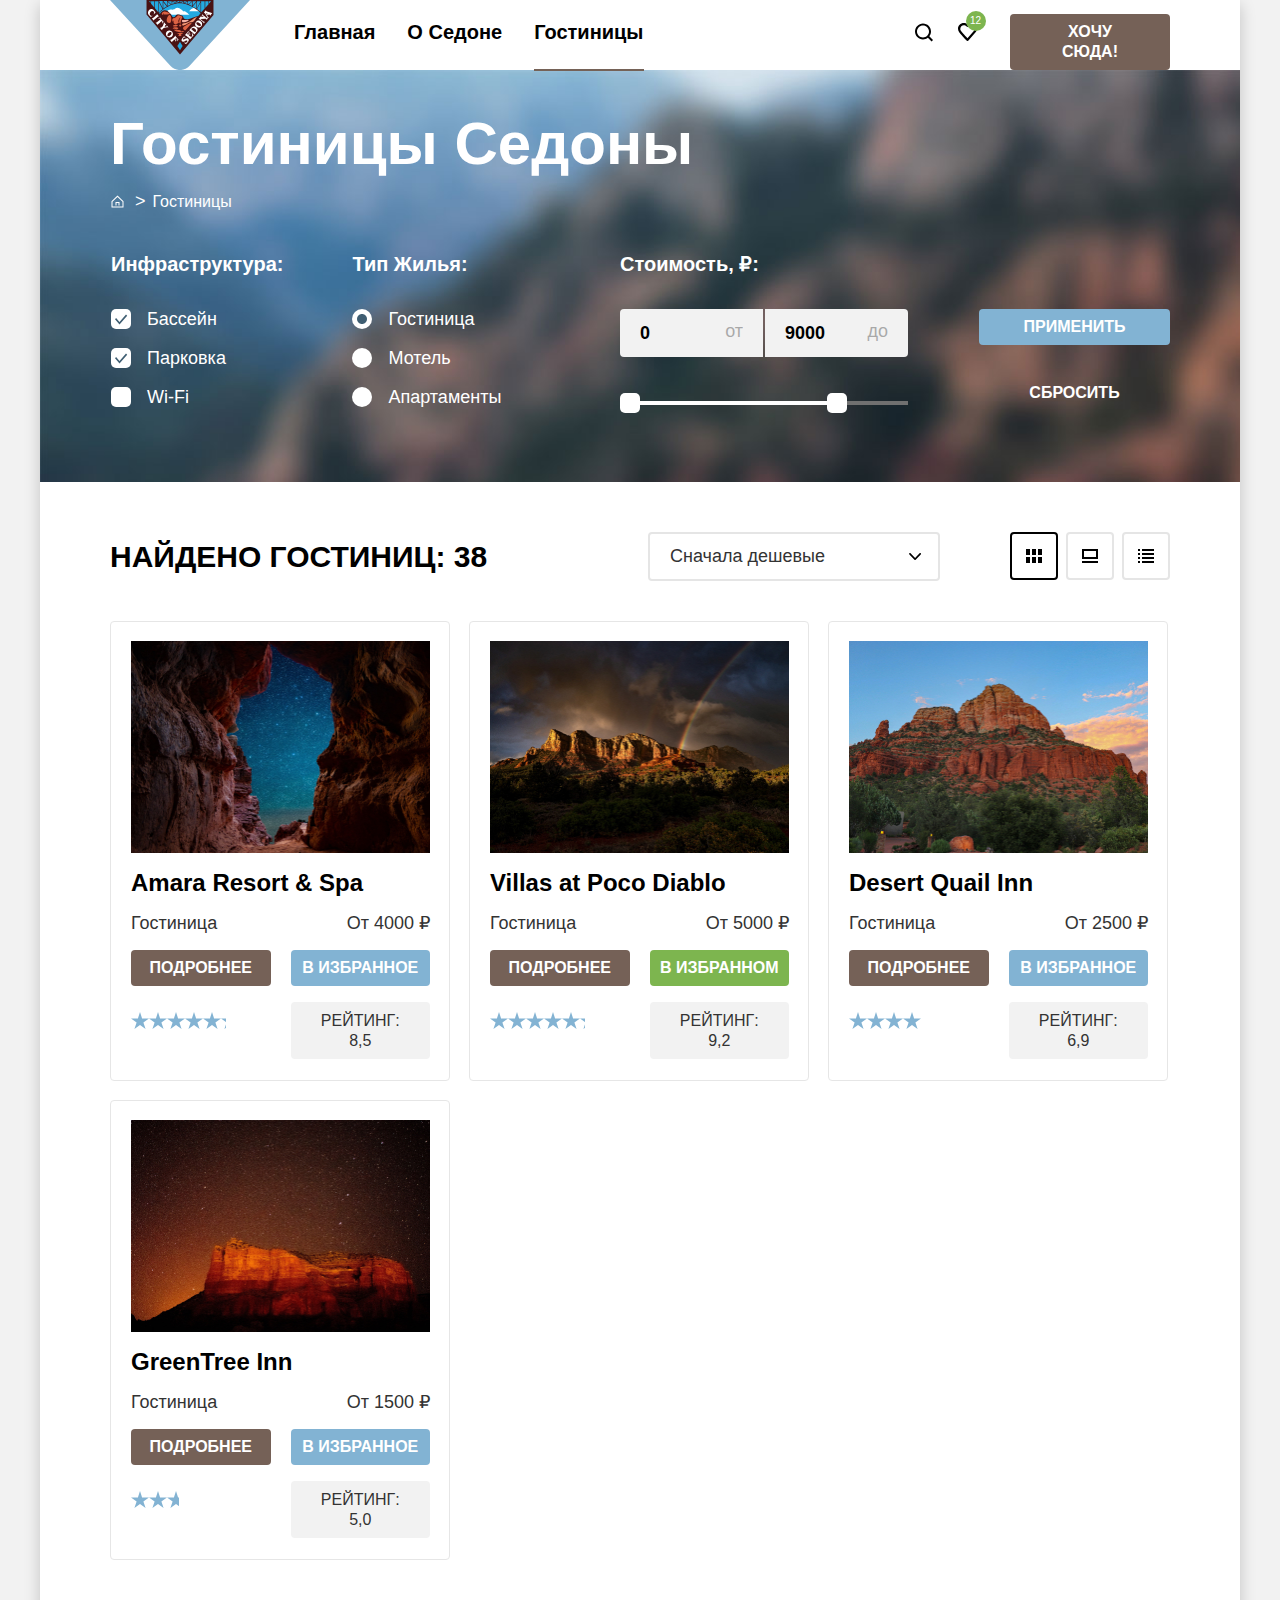
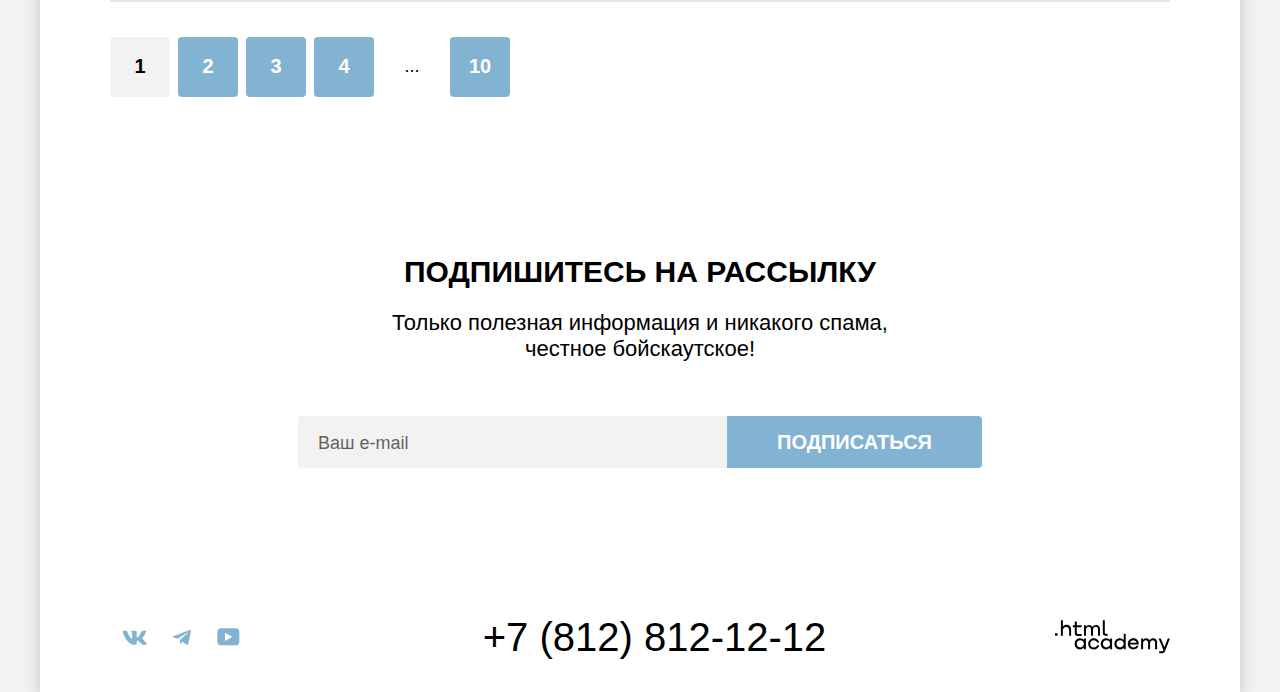
==== commit d4aff15f: "Merge pull request #3 from kkurut/master" ====
--- a/catalog.html
+++ b/catalog.html
@@ -1,5 +1,6 @@
 <!DOCTYPE html>
 <html lang="ru">
+
   <head>
     <meta charset="utf-8" />
     <title>HTML Academy: Седона</title>
@@ -10,34 +11,28 @@
   <body>
     <header data-test="header">
       <nav class="page-nav">
-        <a class="nav-list-logo" href="index.html">
-          <img
-            class="logo-sedona"
-            src="images/logo.svg"
-            alt="logo-sedona"
-            width="140"
-            height="70"
-          />
+        <a class="nav-logo" href="index.html">
+          <img class="logo-sedona" src="images/logo.svg" alt="logo-sedona" width="140" height="70" />
         </a>
         <ul class="nav-list">
           <li class="nav-list-item">
-            <a class="nav-list-link" href="index.html">Главная</a>
+            <a class="nav-list-link available-link" href="index.html">Главная</a>
           </li>
           <li class="nav-list-item">
-            <a class="nav-list-link" href="#">О седоне</a>
+            <a class="nav-list-link available-link" href="#">О седоне</a>
           </li>
           <li class="nav-list-item active-nav">
-            <a class="nav-list-link" href="catalog.html">Гостиницы</a>
+            <a class="nav-list-link" aria-current="page">Гостиницы</a>
           </li>
         </ul>
         <ul class="client-list">
           <li class="client-list-item">
-            <button class="search-button all-button">
+            <button class="search-button all-button" type="button">
               <span class="visually-hidden">Поиск</span>
             </button>
           </li>
           <li class="client-list-item">
-            <button class="favorites-button all-button">
+            <button class="favorites-button all-button" type="button">
               <span class="visually-hidden">Понравившиеся отели</span>
             </button>
           </li>
@@ -60,54 +55,33 @@
               <a class="breadcrums-link at-home" href="index.html"></a>
             </li>
             <li class="breadcrums-item active-breadcrums-link">
-              <a class="breadcrums-link" href="#">Гостиницы</a>
+              <a class="breadcrums-link" aria-current="true">Гостиницы</a>
             </li>
           </ol>
         </header>
         <section class="section-filter" data-test="filter">
           <h2 class="visually-hidden">Фильтры</h2>
-          <form
-            class="filter-form"
-            action="https://echo.htmlacademy.ru/"
-            method="get"
-          >
+          <form class="filter-form" action="https://echo.htmlacademy.ru/" method="get">
             <fieldset class="catalog-filter-group infrastructure">
               <legend class="catalog-filter-title">Инфраструктура:</legend>
               <ul class="catalog-filter-list">
                 <li class="catalog-filter-item checkbox-item">
                   <label class="control-checkbox" for="pool">
-                    <input
-                      class="checkbox-input visually-hidden"
-                      checked
-                      id="pool"
-                      type="checkbox"
-                      name="pool"
-                    />
+                    <input class="checkbox-input visually-hidden" checked id="pool" type="checkbox" name="pool" />
                     <span class="control-checkbox-mark"></span>
                     <span class="control-label">Бассейн</span>
                   </label>
                 </li>
                 <li class="catalog-filter-item checkbox-item">
                   <label class="control-checkbox" for="parking">
-                    <input
-                      class="checkbox-input visually-hidden"
-                      checked
-                      id="parking"
-                      type="checkbox"
-                      name="parking"
-                    />
+                    <input class="checkbox-input visually-hidden" checked id="parking" type="checkbox" name="parking" />
                     <span class="control-checkbox-mark"></span>
                     <span class="control-label">Парковка</span>
                   </label>
                 </li>
                 <li class="catalog-filter-item checkbox-item">
                   <label class="control-checkbox" for="wi-fi">
-                    <input
-                      class="checkbox-input visually-hidden"
-                      id="wi-fi"
-                      type="checkbox"
-                      name="wi-fi"
-                    />
+                    <input class="checkbox-input visually-hidden" id="wi-fi" type="checkbox" name="wi-fi" />
                     <span class="control-checkbox-mark"></span>
                     <span class="control-label">Wi-Fi</span>
                   </label>
@@ -119,13 +93,7 @@
               <ul class="catalog-filter-list">
                 <li class="catalog-filter-item">
                   <label class="control-radio">
-                    <input
-                      class="radio-input visually-hidden"
-                      checked
-                      id="hotel"
-                      type="radio"
-                      name="housing"
-                    />
+                    <input class="radio-input visually-hidden" checked id="hotel" type="radio" name="housing" />
                     <span class="control-radio-mark"></span>
                     <span class="control-label">Гостиница</span>
                   </label>
@@ -133,24 +101,13 @@
 
                 <li class="catalog-filter-item">
                   <label class="control-radio">
-                    <input
-                      class="radio-input visually-hidden"
-                      id="motel"
-                      type="radio"
-                      name="housing"
-                    />
+                    <input class="radio-input visually-hidden" id="motel" type="radio" name="housing" />
                     <span class="control-radio-mark"></span>
-                    <span class="control-label">Мотель</span></label
-                  >
+                    <span class="control-label">Мотель</span></label>
                 </li>
                 <li class="catalog-filter-item">
                   <label class="control-radio">
-                    <input
-                      class="radio-input visually-hidden"
-                      id="apartments"
-                      type="radio"
-                      name="housing"
-                    />
+                    <input class="radio-input visually-hidden" id="apartments" type="radio" name="housing" />
                     <span class="control-radio-mark"></span>
                     <span class="control-label">Апартаменты</span>
                   </label>
@@ -162,46 +119,28 @@
               <ul class="catalog-filter-list min-max-price-list">
                 <li class="min-max-price-item">
                   <label class="control min-price-control" for="min-price">
-                    <input
-                      class="filter-min-price-input"
-                      type="number"
-                      id="min-price"
-                      value="0"
-                      placeholder="от"
-                      name="min-price"
-                      required
-                    />
+                    <input class="filter-min-price-input" type="number" id="min-price" value="0" placeholder="от"
+                      name="min-price" required />
                     <span class="min-price-text">от</span>
                   </label>
                   <label class="control max-price-control" for="max-price">
-                    <input
-                      class="filter-max-price-input"
-                      type="number"
-                      id="max-price"
-                      placeholder="до"
-                      value="9000"
-                      name="max-price"
-                      required
-                    />
+                    <input class="filter-max-price-input" type="number" id="max-price" placeholder="до" value="9000"
+                      name="max-price" required />
                     <span class="max-price-text">до</span>
                   </label>
                 </li>
-                <li>
+                <div>
                   <div class="range-scale">
                     <div class="range-bar">
                       <button type="button" class="range-toggle toggle-min">
-                        <span class="visually-hidden"
-                          >Изменить минимальную цену</span
-                        >
+                        <span class="visually-hidden">Изменить минимальную цену</span>
                       </button>
                       <button type="button" class="range-toggle toggle-max">
-                        <span class="visually-hidden"
-                          >Изменить максимальную цену</span
-                        >
+                        <span class="visually-hidden">Изменить максимальную цену</span>
                       </button>
                     </div>
                   </div>
-                </li>
+                </div>
               </ul>
             </fieldset>
             <div class="form-buttons">
@@ -227,27 +166,21 @@
             <option value="expensive">Сначала дорогое</option>
           </select>
           <div class="view-mode-buttons">
-            <a class="view-button view-cards selected-view-button" href="#">
+            <a class="view-button view-cards selected-view-button" aria-current="true">
               <span class="visually-hidden">Показать карточки товаров</span>
             </a>
-            <a class="view-button view-by-one" href="#"
-              ><span class="visually-hidden">показать по одному</span>
-            </a>
-            <a class="view-button view-list" href="#"
-              ><span class="visually-hidden">показать список товаров</span>
+            <a class="view-button view-by-one" href="#"><span class="visually-hidden">показать по одному</span>
+            </a>
+            <a class="view-button view-list" href="#"><span class="visually-hidden">показать список товаров</span>
             </a>
           </div>
         </div>
         <div class="main-cards">
           <h3 class="visually-hidden">Найденные отели</h3>
           <article class="catalog-card">
-            <a class="catalog-card-img" href="#">
-              <img
-                src="images/amara-resort-&-spa.jpg"
-                alt="Amara Resort & Spa"
-                width="300"
-                height="212"
-              />
+            <a class="catalog-card-img" href="#" tabindex="1">
+              <img class="catalog-card-image" src="images/amara-resort-&-spa.jpg" alt="Amara Resort & Spa" width="300"
+                height="212" />
             </a>
             <h4 class="catalog-card-name">
               <a class="catalog-card-link" href="#">Amara Resort & Spa</a>
@@ -258,65 +191,18 @@
             <button class="favorite-hotel-button all-button" type="button">
               в избранное
             </button>
-            <button
-              class="favorite-hotel-select all-button visually-hidden-btn"
-              type="button"
-            >
+            <button class="favorite-hotel-select all-button visually-hidden-btn" type="button">
               в избранном
             </button>
-            <form
-              class="stars"
-              action="https://echo.htmlacademy.ru/"
-              method="get"
-            >
-              <input
-                class="rating-star visually-hidden"
-                type="radio"
-                id="Amara-Resort-&-Spa-1"
-                name="rating-stars"
-              />
-              <label class="star-label" for="Amara-Resort-&-Spa-1"></label>
-              <input
-                class="rating-star visually-hidden"
-                type="radio"
-                id="Amara-Resort-&-Spa-2"
-                name="rating-stars"
-                checked
-              />
-              <label class="star-label" for="Amara-Resort-&-Spa-2"></label>
-              <input
-                class="rating-star visually-hidden"
-                type="radio"
-                id="Amara-Resort-&-Spa-3"
-                name="rating-stars"
-              />
-              <label class="star-label" for="Amara-Resort-&-Spa-3"></label>
-              <input
-                class="rating-star visually-hidden"
-                type="radio"
-                id="Amara-Resort-&-Spa-4"
-                name="rating-stars"
-              />
-              <label class="star-label" for="Amara-Resort-&-Spa-4"></label>
-              <input
-                class="rating-star visually-hidden"
-                type="radio"
-                id="Amara-Resort-&-Spa-5"
-                name="rating-stars"
-              />
-              <label class="star-label" for="Amara-Resort-&-Spa-5"></label>
-            </form>
+            <p class="card-rating-stars rating-4">
+              <span class="visually-hidden"></span>
+            </p>
             <p class="rating">РЕЙТИНГ: 8,5</p>
           </article>
           <article class="catalog-card">
-            <a class="catalog-card-img" href="#">
-              <img
-                class="catalog-card-img"
-                src="images/villas-at-poco-diablo.jpg"
-                alt="Villas at Poco Diablo"
-                width="300"
-                height="212"
-              />
+            <a class="catalog-card-img" href="#" tabindex="1">
+              <img class="catalog-card-image" src="images/villas-at-poco-diablo.jpg" alt="Villas at Poco Diablo"
+                width="300" height="212" />
             </a>
             <h4 class="catalog-card-name">
               <a class="catalog-card-link" href="#">Villas at Poco Diablo</a>
@@ -324,68 +210,21 @@
             <p class="catalog-card-type">Гостиница</p>
             <p class="catalog-card-price">От 5000 ₽</p>
             <a class="more-details-button" href="#">подробнее</a>
-            <button
-              class="favorite-hotel-button all-button visually-hidden-btn"
-              type="button"
-            >
+            <button class="favorite-hotel-button all-button visually-hidden-btn" type="button">
               в избранное
             </button>
             <button class="favorite-hotel-select all-button" type="button">
               в избранном
             </button>
-            <form
-              class="stars"
-              action="https://echo.htmlacademy.ru/"
-              method="get"
-            >
-              <input
-                class="rating-star visually-hidden"
-                type="radio"
-                id="Villas-at-Poco-Diablo-1"
-                name="rating-stars"
-              />
-              <label class="star-label" for="Villas-at-Poco-Diablo-1"></label>
-              <input
-                class="rating-star visually-hidden"
-                type="radio"
-                id="Villas-at-Poco-Diablo-2"
-                name="rating-stars"
-                checked
-              />
-              <label class="star-label" for="Villas-at-Poco-Diablo-2"></label>
-              <input
-                class="rating-star visually-hidden"
-                type="radio"
-                id="Villas-at-Poco-Diablo-3"
-                name="rating-stars"
-              />
-              <label class="star-label" for="Villas-at-Poco-Diablo-3"></label>
-              <input
-                class="rating-star visually-hidden"
-                type="radio"
-                id="Villas-at-Poco-Diablo-4"
-                name="rating-stars"
-              />
-              <label class="star-label" for="Villas-at-Poco-Diablo-4"></label>
-              <input
-                class="rating-star visually-hidden"
-                type="radio"
-                id="Villas-at-Poco-Diablo-5"
-                name="rating-stars"
-              />
-              <label class="star-label" for="Villas-at-Poco-Diablo-5"></label>
-            </form>
+            <p class="card-rating-stars rating-4">
+              <span class="visually-hidden"></span>
+            </p>
             <p class="rating">РЕЙТИНГ: 9,2</p>
           </article>
           <article class="catalog-card">
-            <a class="catalog-card-img" href="#">
-              <img
-                class="catalog-card-img"
-                src="images/desert-quail-inn.jpg"
-                alt="Desert Quail Inn"
-                width="300"
-                height="212"
-              />
+            <a class="catalog-card-img" href="#" tabindex="1">
+              <img class="catalog-card-image" src="images/desert-quail-inn.jpg" alt="Desert Quail Inn" width="300"
+                height="212" />
             </a>
             <h4 class="catalog-card-name">
               <a class="catalog-card-link" href="#">Desert Quail Inn</a>
@@ -396,65 +235,18 @@
             <button class="favorite-hotel-button all-button" type="button">
               в избранное
             </button>
-            <button
-              class="favorite-hotel-select all-button visually-hidden-btn"
-              type="button"
-            >
+            <button class="favorite-hotel-select all-button visually-hidden-btn" type="button">
               в избранном
             </button>
-            <form
-              class="stars"
-              action="https://echo.htmlacademy.ru/"
-              method="get"
-            >
-              <input
-                class="rating-star visually-hidden"
-                type="radio"
-                id="Desert-Quail-Inn-1"
-                name="rating-stars"
-              />
-              <label class="star-label" for="Desert-Quail-Inn-1"></label>
-              <input
-                class="rating-star visually-hidden"
-                type="radio"
-                id="Desert-Quail-Inn-2"
-                name="rating-stars"
-              />
-              <label class="star-label" for="Desert-Quail-Inn-2"></label>
-              <input
-                class="rating-star visually-hidden"
-                type="radio"
-                id="Desert-Quail-Inn-3"
-                name="rating-stars"
-                checked
-              />
-              <label class="star-label" for="Desert-Quail-Inn-3"></label>
-              <input
-                class="rating-star visually-hidden"
-                type="radio"
-                id="Desert-Quail-Inn-4"
-                name="rating-stars"
-              />
-              <label class="star-label" for="Desert-Quail-Inn-4"></label>
-              <input
-                class="rating-star visually-hidden"
-                type="radio"
-                id="Desert-Quail-Inn-5"
-                name="rating-stars"
-              />
-              <label class="star-label" for="Desert-Quail-Inn-5"></label>
-            </form>
+            <p class="card-rating-stars rating-3">
+              <span class="visually-hidden"></span>
+            </p>
             <p class="rating">РЕЙТИНГ: 6,9</p>
           </article>
           <article class="catalog-card">
-            <a class="catalog-card-img" href="#">
-              <img
-                class="catalog-card-img"
-                src="images/greentree-inn.jpg"
-                alt="GreenTree Inn"
-                width="300"
-                height="212"
-              />
+            <a class="catalog-card-img" href="#" tabindex="1">
+              <img class="catalog-card-image" src="images/greentree-inn.jpg" alt="GreenTree Inn" width="300"
+                height="212" />
             </a>
             <h4 class="catalog-card-name">
               <a class="catalog-card-link" href="#">GreenTree Inn</a>
@@ -465,54 +257,12 @@
             <button class="favorite-hotel-button all-button" type="button">
               в избранное
             </button>
-            <button
-              class="favorite-hotel-select all-button visually-hidden-btn"
-              type="button"
-            >
+            <button class="favorite-hotel-select all-button visually-hidden-btn" type="button">
               в избранном
             </button>
-            <form
-              class="stars"
-              action="https://echo.htmlacademy.ru/"
-              method="get"
-            >
-              <input
-                class="rating-star visually-hidden"
-                type="radio"
-                id="GreenTree-Inn-1"
-                name="rating-stars"
-              />
-              <label class="star-label" for="GreenTree-Inn-1"></label>
-              <input
-                class="rating-star visually-hidden"
-                type="radio"
-                id="GreenTree-Inn-2"
-                name="rating-stars"
-              />
-              <label class="star-label" for="GreenTree-Inn-2"></label>
-              <input
-                class="rating-star visually-hidden"
-                type="radio"
-                id="GreenTree-Inn-3"
-                name="rating-stars"
-              />
-              <label class="star-label" for="GreenTree-Inn-3"></label>
-              <input
-                class="rating-star visually-hidden"
-                type="radio"
-                id="GreenTree-Inn-4"
-                name="rating-stars"
-                checked
-              />
-              <label class="star-label" for="GreenTree-Inn-4"></label>
-              <input
-                class="rating-star visually-hidden"
-                type="radio"
-                id="GreenTree-Inn-5"
-                name="rating-stars"
-              />
-              <label class="star-label" for="GreenTree-Inn-5"></label>
-            </form>
+            <p class="card-rating-stars rating-2">
+              <span class="visually-hidden"></span>
+            </p>
             <p class="rating">РЕЙТИНГ: 5,0</p>
           </article>
         </div>
@@ -544,25 +294,10 @@
           Только полезная информация и никакого спама,<br />
           честное бойскаутское!
         </p>
-        <form
-          class="email-form"
-          action="https://echo.htmlacademy.ru/"
-          method="post"
-        >
+        <form class="email-form" action="https://echo.htmlacademy.ru/" method="post">
           <label class="visually-hidden" for="email">Укажите ваш e-mail</label>
-          <input
-            class="email-input"
-            type="email"
-            name="use-email"
-            id="email"
-            placeholder="Ваш e-mail"
-            required
-          />
-          <button
-            class="subscribe-button all-button"
-            type="submit"
-            id="subscribe"
-          >
+          <input class="email-input" type="email" name="use-email" id="email" placeholder="Ваш e-mail" required />
+          <button class="subscribe-button all-button" type="submit" id="subscribe">
             Подписаться
           </button>
         </form>
@@ -573,74 +308,39 @@
         <li class="social-nav-item">
           <a class="social-nav-link" href="https://vk.com/htmlacademy">
             <span class="visually-hidden">ссылка вк</span>
-            <svg
-              class="footer-social-svg"
-              width="25"
-              height="15"
-              viewBox="0 0 25 15"
-              fill="#83B3D3"
-              xmlns="http://www.w3.org/2000/svg"
-            >
-              <path
-                fill-rule="evenodd"
-                clip-rule="evenodd"
-                d="M24.1164 1.80445C24.2824 1.25845 24.1164 0.856445 23.3214 0.856445H20.6964C20.0284 0.856445 19.7204 1.20345 19.5534 1.58645C19.5534 1.58645 18.2184 4.78245 16.3274 6.85845C15.7154 7.46045 15.4374 7.65145 15.1034 7.65145C14.9364 7.65145 14.6854 7.46045 14.6854 6.91345V1.80445C14.6854 1.14845 14.5014 0.856445 13.9454 0.856445H9.81738C9.40038 0.856445 9.14938 1.16045 9.14938 1.44945C9.14938 2.07045 10.0954 2.21445 10.1924 3.96245V7.76045C10.1924 8.59345 10.0394 8.74444 9.70538 8.74444C8.81538 8.74444 6.65038 5.53345 5.36538 1.85945C5.11638 1.14445 4.86438 0.856445 4.19338 0.856445H1.56638C0.816382 0.856445 0.666382 1.20345 0.666382 1.58645C0.666382 2.26845 1.55638 5.65645 4.81138 10.1374C6.98138 13.1974 10.0364 14.8564 12.8194 14.8564C14.4884 14.8564 14.6944 14.4884 14.6944 13.8534V11.5404C14.6944 10.8034 14.8524 10.6564 15.3814 10.6564C15.7714 10.6564 16.4384 10.8484 17.9964 12.3234C19.7764 14.0724 20.0694 14.8564 21.0714 14.8564H23.6964C24.4464 14.8564 24.8224 14.4884 24.6064 13.7604C24.3684 13.0364 23.5184 11.9854 22.3914 10.7384C21.7794 10.0284 20.8614 9.26345 20.5824 8.88045C20.1934 8.38945 20.3044 8.17044 20.5824 7.73345C20.5824 7.73345 23.7824 3.30745 24.1154 1.80445H24.1164Z"
-              />
+            <svg class="footer-social-svg" width="25" height="15" viewBox="0 0 25 15" fill="#83B3D3"
+              xmlns="http://www.w3.org/2000/svg">
+              <path fill-rule="evenodd" clip-rule="evenodd"
+                d="M24.1164 1.80445C24.2824 1.25845 24.1164 0.856445 23.3214 0.856445H20.6964C20.0284 0.856445 19.7204 1.20345 19.5534 1.58645C19.5534 1.58645 18.2184 4.78245 16.3274 6.85845C15.7154 7.46045 15.4374 7.65145 15.1034 7.65145C14.9364 7.65145 14.6854 7.46045 14.6854 6.91345V1.80445C14.6854 1.14845 14.5014 0.856445 13.9454 0.856445H9.81738C9.40038 0.856445 9.14938 1.16045 9.14938 1.44945C9.14938 2.07045 10.0954 2.21445 10.1924 3.96245V7.76045C10.1924 8.59345 10.0394 8.74444 9.70538 8.74444C8.81538 8.74444 6.65038 5.53345 5.36538 1.85945C5.11638 1.14445 4.86438 0.856445 4.19338 0.856445H1.56638C0.816382 0.856445 0.666382 1.20345 0.666382 1.58645C0.666382 2.26845 1.55638 5.65645 4.81138 10.1374C6.98138 13.1974 10.0364 14.8564 12.8194 14.8564C14.4884 14.8564 14.6944 14.4884 14.6944 13.8534V11.5404C14.6944 10.8034 14.8524 10.6564 15.3814 10.6564C15.7714 10.6564 16.4384 10.8484 17.9964 12.3234C19.7764 14.0724 20.0694 14.8564 21.0714 14.8564H23.6964C24.4464 14.8564 24.8224 14.4884 24.6064 13.7604C24.3684 13.0364 23.5184 11.9854 22.3914 10.7384C21.7794 10.0284 20.8614 9.26345 20.5824 8.88045C20.1934 8.38945 20.3044 8.17044 20.5824 7.73345C20.5824 7.73345 23.7824 3.30745 24.1154 1.80445H24.1164Z" />
             </svg>
           </a>
         </li>
         <li class="social-nav-item">
           <a class="social-nav-link" href="https://t.me/htmlacademy ">
             <span class="visually-hidden">ссылка телеграм</span>
-            <svg
-              class="footer-social-svg"
-              width="18"
-              height="17"
-              viewBox="0 0 18 17"
-              fill="#83B3D3"
-              xmlns="http://www.w3.org/2000/svg"
-            >
+            <svg class="footer-social-svg" width="18" height="17" viewBox="0 0 18 17" fill="#83B3D3"
+              xmlns="http://www.w3.org/2000/svg">
               <path
-                d="M16.785 0.955705L0.840489 7.1042C-0.247661 7.54126 -0.241365 8.14828 0.640845 8.41897L4.73445 9.69597L14.2058 3.72014C14.6537 3.44766 15.0629 3.59424 14.7265 3.89281L7.05283 10.8183H7.05103L7.05283 10.8192L6.77045 15.0387C7.18413 15.0387 7.36669 14.8489 7.59871 14.625L9.58705 12.6915L13.7229 15.7464C14.4855 16.1664 15.0332 15.9506 15.2229 15.0405L17.9379 2.2453C18.2158 1.13107 17.5126 0.626562 16.785 0.955705Z"
-              />
+                d="M16.785 0.955705L0.840489 7.1042C-0.247661 7.54126 -0.241365 8.14828 0.640845 8.41897L4.73445 9.69597L14.2058 3.72014C14.6537 3.44766 15.0629 3.59424 14.7265 3.89281L7.05283 10.8183H7.05103L7.05283 10.8192L6.77045 15.0387C7.18413 15.0387 7.36669 14.8489 7.59871 14.625L9.58705 12.6915L13.7229 15.7464C14.4855 16.1664 15.0332 15.9506 15.2229 15.0405L17.9379 2.2453C18.2158 1.13107 17.5126 0.626562 16.785 0.955705Z" />
             </svg>
           </a>
         </li>
         <li class="social-nav-item">
-          <a
-            class="social-nav-link"
-            href="https://www.youtube.com/user/htmlacademyru"
-          >
+          <a class="social-nav-link" href="https://www.youtube.com/user/htmlacademyru">
             <span class="visually-hidden">ссылка ютуб</span>
-            <svg
-              class="footer-social-svg"
-              width="23"
-              height="18"
-              viewBox="0 0 23 18"
-              fill="#83B3D3"
-              xmlns="http://www.w3.org/2000/svg"
-            >
+            <svg class="footer-social-svg" width="23" height="18" viewBox="0 0 23 18" fill="#83B3D3"
+              xmlns="http://www.w3.org/2000/svg">
               <path
-                d="M18.9402 0.356445H3.50738C1.64668 0.356445 0.333252 1.9502 0.333252 3.75645V13.8502C0.333252 15.7627 1.64668 17.3564 3.50738 17.3564H19.1591C20.8009 17.3564 22.3333 15.7627 22.3333 13.9564V3.75645C22.1143 1.9502 20.8009 0.356445 18.9402 0.356445ZM7.99494 12.8939V4.81894L15.3283 8.85645L7.99494 12.8939Z"
-              />
+                d="M18.9402 0.356445H3.50738C1.64668 0.356445 0.333252 1.9502 0.333252 3.75645V13.8502C0.333252 15.7627 1.64668 17.3564 3.50738 17.3564H19.1591C20.8009 17.3564 22.3333 15.7627 22.3333 13.9564V3.75645C22.1143 1.9502 20.8009 0.356445 18.9402 0.356445ZM7.99494 12.8939V4.81894L15.3283 8.85645L7.99494 12.8939Z" />
             </svg>
           </a>
         </li>
       </ul>
-      <a class="footer-nav-number" href="tel:+78128121212"
-        >+7 (812) 812-12-12</a
-      >
+      <a class="footer-nav-number" href="tel:+78128121212">+7 (812) 812-12-12</a>
       <a class="footer-nav-logo" href="https://htmlacademy.ru/">
-        <svg
-          class="nav-logo"
-          xmlns="http://www.w3.org/2000/svg"
-          width="115"
-          height="34"
-          fill="#000"
-        >
+        <svg xmlns="http://www.w3.org/2000/svg" width="115" height="34" fill="#000">
           <path
-            d="M0 13.256v2.6h2.5v-2.6H0ZM11.6 4.856c-1.6 0-2.8.7-3.6 1.7h-.1v-6.2h-2v15.5h2v-5.3c0-2.1 1.3-3.6 3.3-3.6 1.8 0 2.9 1.4 2.9 3.2v5.7h2v-6.1c.1-3-1.8-4.9-4.5-4.9ZM26.6 5.156h-4.8v-3.7h-2v3.8h-1.9v2h1.9v6c0 1.7 1 2.7 2.7 2.7h4.1v-2h-3.7c-.7 0-1.1-.4-1.1-1.1v-5.7h4.8v-2ZM41.1 4.956c-1.6 0-2.9.8-3.5 2.1h-.1c-.6-1.2-1.8-2.1-3.4-2.1-1.4 0-2.5.8-3.1 1.8h-.1v-1.6H29v10.6h2v-5.4c0-2 1-3.5 2.6-3.5 1.5 0 2.4 1 2.4 2.6v6.3h2v-5.6c0-2.4 1.4-3.3 2.6-3.3 1.5 0 2.4 1 2.4 2.6v6.3h2v-6.5c.1-2.5-1.4-4.3-3.9-4.3ZM47.8 13.056c0 1.7 1 2.7 2.8 2.7h2v-2h-1.7c-.7 0-1.1-.4-1.1-1.1V.356h-2v12.7ZM28.9 20.056c-.9-1.1-2.2-1.8-3.9-1.8-3.1 0-5.4 2.3-5.4 5.6s2.3 5.6 5.4 5.6c1.8 0 3-.8 3.8-1.9h.1v1.6h2v-10.6h-2v1.5Zm-3.6 7.4c-2.2 0-3.6-1.6-3.6-3.6s1.4-3.6 3.6-3.6 3.6 1.6 3.6 3.6c0 1.9-1.4 3.6-3.6 3.6ZM44.2 22.356c-.5-2.4-2.6-4.1-5.4-4.1-3.4 0-5.6 2.5-5.6 5.6 0 3.1 2.2 5.6 5.6 5.6 2.8 0 4.9-1.8 5.4-4.2h-2.1c-.4 1.3-1.7 2.3-3.3 2.3-2.2 0-3.6-1.6-3.6-3.6s1.4-3.6 3.6-3.6c1.6 0 2.8 1 3.3 2.2h2.1v-.2ZM55.1 20.056c-.9-1.1-2.2-1.8-3.9-1.8-3.1 0-5.4 2.3-5.4 5.6s2.3 5.6 5.4 5.6c1.8 0 3-.8 3.8-1.9h.1v1.6h2v-10.6h-2v1.5Zm-3.6 7.4c-2.2 0-3.6-1.6-3.6-3.6s1.4-3.6 3.6-3.6 3.6 1.6 3.6 3.6c0 1.9-1.5 3.6-3.6 3.6ZM68.7 20.156c-.9-1.1-2.2-1.9-3.9-1.9-3.1 0-5.4 2.3-5.4 5.6s2.2 5.6 5.4 5.6c1.7 0 3-.8 3.8-1.8h.1v1.5h2v-15.4h-2v6.4Zm-3.6 7.3c-2.2 0-3.6-1.6-3.6-3.6s1.4-3.6 3.6-3.6 3.6 1.6 3.6 3.6c-.1 2-1.5 3.6-3.6 3.6ZM78.3 18.256c-3.3 0-5.5 2.5-5.5 5.6 0 3 2.1 5.6 5.5 5.6 2.5 0 4.5-1.3 5.2-3.6h-2.1c-.5 1-1.6 1.6-3 1.6-1.9 0-3.3-1.3-3.4-2.9h8.8c.2-3.6-2-6.3-5.5-6.3Zm0 1.9c1.7 0 3 1 3.3 2.6h-6.5c.3-1.5 1.5-2.6 3.2-2.6ZM98.2 18.256c-1.6 0-2.9.8-3.6 2h-.1c-.6-1.2-1.8-2-3.4-2-1.4 0-2.5.7-3.1 1.8v-1.5h-1.9v10.6h2v-5.4c0-2 1-3.4 2.6-3.5 1.5 0 2.4 1 2.4 2.6v6.3h2v-5.6c0-2.4 1.4-3.3 2.6-3.3 1.5 0 2.4 1 2.4 2.6v6.3h2v-6.5c.1-2.6-1.4-4.4-3.9-4.4ZM109.4 27.356l-3.6-8.9h-2.2l4.8 11.6c-.3.9-.7 1.2-1.7 1.2h-2.5v2h2.5c1.8 0 2.8-.8 3.5-2.6l4.7-12.2h-2.1l-3.4 8.9Z"
-          />
+            d="M0 13.256v2.6h2.5v-2.6H0ZM11.6 4.856c-1.6 0-2.8.7-3.6 1.7h-.1v-6.2h-2v15.5h2v-5.3c0-2.1 1.3-3.6 3.3-3.6 1.8 0 2.9 1.4 2.9 3.2v5.7h2v-6.1c.1-3-1.8-4.9-4.5-4.9ZM26.6 5.156h-4.8v-3.7h-2v3.8h-1.9v2h1.9v6c0 1.7 1 2.7 2.7 2.7h4.1v-2h-3.7c-.7 0-1.1-.4-1.1-1.1v-5.7h4.8v-2ZM41.1 4.956c-1.6 0-2.9.8-3.5 2.1h-.1c-.6-1.2-1.8-2.1-3.4-2.1-1.4 0-2.5.8-3.1 1.8h-.1v-1.6H29v10.6h2v-5.4c0-2 1-3.5 2.6-3.5 1.5 0 2.4 1 2.4 2.6v6.3h2v-5.6c0-2.4 1.4-3.3 2.6-3.3 1.5 0 2.4 1 2.4 2.6v6.3h2v-6.5c.1-2.5-1.4-4.3-3.9-4.3ZM47.8 13.056c0 1.7 1 2.7 2.8 2.7h2v-2h-1.7c-.7 0-1.1-.4-1.1-1.1V.356h-2v12.7ZM28.9 20.056c-.9-1.1-2.2-1.8-3.9-1.8-3.1 0-5.4 2.3-5.4 5.6s2.3 5.6 5.4 5.6c1.8 0 3-.8 3.8-1.9h.1v1.6h2v-10.6h-2v1.5Zm-3.6 7.4c-2.2 0-3.6-1.6-3.6-3.6s1.4-3.6 3.6-3.6 3.6 1.6 3.6 3.6c0 1.9-1.4 3.6-3.6 3.6ZM44.2 22.356c-.5-2.4-2.6-4.1-5.4-4.1-3.4 0-5.6 2.5-5.6 5.6 0 3.1 2.2 5.6 5.6 5.6 2.8 0 4.9-1.8 5.4-4.2h-2.1c-.4 1.3-1.7 2.3-3.3 2.3-2.2 0-3.6-1.6-3.6-3.6s1.4-3.6 3.6-3.6c1.6 0 2.8 1 3.3 2.2h2.1v-.2ZM55.1 20.056c-.9-1.1-2.2-1.8-3.9-1.8-3.1 0-5.4 2.3-5.4 5.6s2.3 5.6 5.4 5.6c1.8 0 3-.8 3.8-1.9h.1v1.6h2v-10.6h-2v1.5Zm-3.6 7.4c-2.2 0-3.6-1.6-3.6-3.6s1.4-3.6 3.6-3.6 3.6 1.6 3.6 3.6c0 1.9-1.5 3.6-3.6 3.6ZM68.7 20.156c-.9-1.1-2.2-1.9-3.9-1.9-3.1 0-5.4 2.3-5.4 5.6s2.2 5.6 5.4 5.6c1.7 0 3-.8 3.8-1.8h.1v1.5h2v-15.4h-2v6.4Zm-3.6 7.3c-2.2 0-3.6-1.6-3.6-3.6s1.4-3.6 3.6-3.6 3.6 1.6 3.6 3.6c-.1 2-1.5 3.6-3.6 3.6ZM78.3 18.256c-3.3 0-5.5 2.5-5.5 5.6 0 3 2.1 5.6 5.5 5.6 2.5 0 4.5-1.3 5.2-3.6h-2.1c-.5 1-1.6 1.6-3 1.6-1.9 0-3.3-1.3-3.4-2.9h8.8c.2-3.6-2-6.3-5.5-6.3Zm0 1.9c1.7 0 3 1 3.3 2.6h-6.5c.3-1.5 1.5-2.6 3.2-2.6ZM98.2 18.256c-1.6 0-2.9.8-3.6 2h-.1c-.6-1.2-1.8-2-3.4-2-1.4 0-2.5.7-3.1 1.8v-1.5h-1.9v10.6h2v-5.4c0-2 1-3.4 2.6-3.5 1.5 0 2.4 1 2.4 2.6v6.3h2v-5.6c0-2.4 1.4-3.3 2.6-3.3 1.5 0 2.4 1 2.4 2.6v6.3h2v-6.5c.1-2.6-1.4-4.4-3.9-4.4ZM109.4 27.356l-3.6-8.9h-2.2l4.8 11.6c-.3.9-.7 1.2-1.7 1.2h-2.5v2h2.5c1.8 0 2.8-.8 3.5-2.6l4.7-12.2h-2.1l-3.4 8.9Z" />
         </svg>
       </a>
     </footer>
@@ -649,164 +349,73 @@
         <div>
           <h2 class="modal-name bigger-name">Поиск гостиницы в Седоне</h2>
           <button class="close-modal-btn all-button" type="button">
-            <span class="visually-hidden"
-              >кнопка закрытия модалььного окна</span
-            >
+            <span class="visually-hidden">кнопка закрытия модалььного окна</span>
           </button>
         </div>
-        <form
-          class="modal-form"
-          action="https://echo.htmlacademy.ru/"
-          method="post"
-        >
+        <form class="modal-form" action="https://echo.htmlacademy.ru/" method="post">
           <label class="arrival-date-label" for="arrival-date">
             <span class="modal-text date-text">Дата заезда:</span>
-            <input
-              class="arrival-date-input"
-              type="text"
-              id="arrival-date"
-              name="arrival date"
-              value="27 апреля 2020"
-              placeholder="Укажите дату"
-              required
-            />
+            <input class="arrival-date-input" type="text" id="arrival-date" name="arrival date" value="27 апреля 2020"
+              placeholder="Укажите дату" required />
             <span class="modal-input-icon"></span>
-            <span class="departure-input-undertext-false"
-              >Мы не можем отправить вас в прошлое.</span
-            >
+            <span class="departure-input-undertext-false">Мы не можем отправить вас в прошлое.</span>
           </label>
           <label class="date-departure-label" for="date-of-departure">
             <span class="modal-text date-text">Дата выезда:</span>
-            <input
-              class="departure-date-input"
-              type="text"
-              id="date-of-departure"
-              name="date of departure"
-              value="1 сентября 2023"
-              placeholder="Укажите дату"
-              required
-            />
+            <input class="departure-date-input" type="text" id="date-of-departure" name="date of departure"
+              value="1 сентября 2023" placeholder="Укажите дату" required />
             <span class="modal-input-icon"></span>
-            <span class="departure-input-undertext-true"
-              >На эти даты есть свободные номера. Пока есть.</span
-            >
+            <span class="departure-input-undertext-true">На эти даты есть свободные номера. Пока есть.</span>
           </label>
-          <div>
-            <div class="counter-adults-label">
-              <label for="counter-adults"></label>
+          <div class="kids-and-adults">
+            <label class="counter-adults-label" for="counter-adults">
               <span class="modal-text adults-text">Взрослые:</span>
-              <button type="button" name="minus" class="minus-btn all-button">
+              <button type="button" name="minus" class="adults-minus-btn all-button">
                 <span class="visually-hidden">кнопка минуса</span>
-                <svg
-                  class="minus-svg"
-                  width="14"
-                  height="14"
-                  viewBox="0 0 14 2"
-                  fill="none"
-                  xmlns="http://www.w3.org/2000/svg"
-                >
-                  <path
-                    d="M0 0L0 2L14 2V0L0 0Z"
-                    fill="#756157"
-                    fill-opacity="0.3"
-                  />
+                <svg class="minus-svg" width="14" height="14" viewBox="0 0 14 2" fill="none"
+                  xmlns="http://www.w3.org/2000/svg">
+                  <path d="M0 0L0 2L14 2V0L0 0Z" fill="#756157" fill-opacity="0.3" />
                 </svg>
               </button>
-              <input
-                class="counter-adults-input"
-                value="2"
-                type="number"
-                id="counter-adults"
-                name="counter adults"
-                disabled
-                required
-              />
-              <button type="button" name="plus" class="plus-btn all-button">
+              <input class="counter-adults-input" value="2" type="number" id="counter-adults" name="counter adults"
+                required />
+              <button type="button" name="plus" class="adults-plus-btn all-button">
                 <span class="visually-hidden">кнопка плюса</span>
-                <svg
-                  class="plus-svg"
-                  width="14"
-                  height="14"
-                  viewBox="0 0 14 14"
-                  xmlns="http://www.w3.org/2000/svg"
-                >
-                  <path
-                    d="M14 6H8V0H6V6H0V8H6V14H8V8H14V6Z"
-                    fill="#756157"
-                    fill-opacity="0.3"
-                  />
+                <svg class="plus-svg" width="14" height="14" viewBox="0 0 14 14" xmlns="http://www.w3.org/2000/svg">
+                  <path d="M14 6H8V0H6V6H0V8H6V14H8V8H14V6Z" fill="#756157" fill-opacity="0.3" />
                 </svg>
               </button>
-            </div>
-            <div class="counter-kids-label">
-              <label for="counter-kids"></label>
+            </label>
+            <label class="counter-kids-label" for="counter-kids">
               <span class="modal-text kids-text">Дети:</span>
               <button type="button" class="about-kids-button">
                 <span class="visually-hidden">тултип о детях</span>
-                <svg
-                  width="26"
-                  height="26"
-                  viewBox="0 0 26 26"
-                  fill="none"
-                  xmlns="http://www.w3.org/2000/svg"
-                >
+                <svg width="26" height="26" viewBox="0 0 26 26" fill="none" xmlns="http://www.w3.org/2000/svg">
                   <circle cx="13" cy="13" r="13" fill="#83B3D3" />
-                  <path
-                    fill-rule="evenodd"
-                    clip-rule="evenodd"
-                    d="M12 7H14V9H12V7ZM14 19H12V10H14V19Z"
-                    fill="white"
-                  />
+                  <path fill-rule="evenodd" clip-rule="evenodd" d="M12 7H14V9H12V7ZM14 19H12V10H14V19Z" fill="white" />
                 </svg>
               </button>
-              <span class="about-kids-text" role="tooltip" id="tooltip-kids"
-                >Укажите количество детей, которые будут с вами, возраст которых
+              <span class="about-kids-text" role="tooltip" id="tooltip-kids">Укажите количество детей, которые будут с
+                вами, возраст которых
                 от 6 до 18 лет. Дети до 6 лет размещаются бесплатно.
               </span>
-              <button type="button" name="minus" class="minus-btn all-button">
+              <button type="button" name="minus" class="kids-minus-btn all-button">
                 <span class="visually-hidden">кнопка минуса</span>
-                <svg
-                  class="minus-svg"
-                  width="14"
-                  height="14"
-                  viewBox="0 0 14 2"
-                  fill="none"
-                  xmlns="http://www.w3.org/2000/svg"
-                >
-                  <path
-                    d="M0 0L0 2L14 2V0L0 0Z"
-                    fill="#756157"
-                    fill-opacity="0.3"
-                  />
+                <svg class="minus-svg" width="14" height="14" viewBox="0 0 14 2" fill="none"
+                  xmlns="http://www.w3.org/2000/svg">
+                  <path d="M0 0L0 2L14 2V0L0 0Z" fill="#756157" fill-opacity="0.3" />
                 </svg>
               </button>
-              <input
-                class="counter-kids-input"
-                value="2"
-                type="number"
-                id="counter-kids"
-                name="counter kids"
-                disabled
-                required
-              />
-              <button type="button" name="plus" class="plus-btn all-button">
+              <input class="counter-kids-input" value="2" type="number" id="counter-kids" name="counter kids" required
+                maxlength="99" />
+              <button type="button" name="plus" class="kids-plus-btn all-button">
                 <span class="visually-hidden">кнопка плюса</span>
-                <svg
-                  class="plus-svg"
-                  width="14"
-                  height="14"
-                  viewBox="0 0 14 14"
-                  fill="none"
-                  xmlns="http://www.w3.org/2000/svg"
-                >
-                  <path
-                    d="M14 6H8V0H6V6H0V8H6V14H8V8H14V6Z"
-                    fill="#756157"
-                    fill-opacity="0.3"
-                  />
+                <svg class="plus-svg" width="14" height="14" viewBox="0 0 14 14" fill="none"
+                  xmlns="http://www.w3.org/2000/svg">
+                  <path d="M14 6H8V0H6V6H0V8H6V14H8V8H14V6Z" fill="#756157" fill-opacity="0.3" />
                 </svg>
               </button>
-            </div>
+            </label>
           </div>
           <button type="submit" class="modal-search-btn all-button">
             Найти
@@ -824,6 +433,33 @@
       clientBtn.onclick = function () {
         modal.classList.remove("modal-container-close");
       };
+      const minusKidsBtn = modal.querySelector(".kids-minus-btn");
+      const plusKidsBtn = modal.querySelector(".kids-plus-btn");
+      const kidsInput = modal.querySelector(".counter-kids-input");
+      const minusAdultsBtn = modal.querySelector(".adults-minus-btn");
+      const plusAdultsBtn = modal.querySelector(".adults-plus-btn");
+      const adultsInput = modal.querySelector(".counter-adults-input");
+      minusKidsBtn.onclick = function () {
+        if (kidsInput.value > 0) {
+          kidsInput.value--;
+        }
+      }
+      plusKidsBtn.onclick = function () {
+        if (kidsInput.value < 99) {
+          kidsInput.value++;
+        }
+      }
+      minusAdultsBtn.onclick = function () {
+        if (adultsInput.value > 0) {
+          adultsInput.value--;
+        }
+      }
+      plusAdultsBtn.onclick = function () {
+        if (adultsInput.value < 99) {
+          adultsInput.value++;
+        }
+      }
     </script>
   </body>
+
 </html>
--- a/styles/styles.css
+++ b/styles/styles.css
@@ -0,0 +1,1857 @@
+*,
+*::before,
+*::after {
+  box-sizing: border-box;
+}
+
+@font-face {
+  font-family: "PT Sans";
+  font-style: normal;
+  font-weight: 400;
+  src: url("../fonts/ptsans-400.woff2") format("woff2");
+  font-display: swap;
+}
+
+@font-face {
+  font-family: "PT Sans";
+  font-style: normal;
+  font-weight: 700;
+  src: url("../fonts/ptsans-700.woff2") format("woff2");
+  font-display: swap;
+}
+
+.visually-hidden {
+  position: absolute;
+  width: 1px;
+  height: 1px;
+  margin: -1px;
+  border: 0;
+  padding: 0;
+  white-space: nowrap;
+  clip-path: inset(100%);
+  clip: rect(0 0 0 0);
+  overflow: hidden;
+}
+
+html {
+  height: 100%;
+  background: #f2f2f2;
+}
+
+img {
+  object-fit: contain;
+  max-width: 100%;
+}
+
+body {
+  display: flex;
+  flex-direction: column;
+  min-height: 100%;
+  width: 1200px;
+  margin: 0 auto;
+  padding: 0;
+  font-family: "PT Sans", sans-serif;
+  font-size: 18px;
+  font-style: normal;
+  font-weight: 400;
+  line-height: 21px;
+  background-color: #ffffff;
+  box-shadow: 0 5px 15px rgba(0, 1, 1, 0.2);
+}
+
+.main-container {
+  flex-grow: 1;
+}
+
+.all-button {
+  border: none;
+  background-color: transparent;
+  font-family: "PT Sans", sans-serif;
+  transition: all 0.3s;
+}
+
+.all-button:hover {
+  cursor: pointer;
+}
+
+/*                     header                      */
+
+.page-nav {
+  display: flex;
+  padding: 0 70px;
+}
+
+.nav-list {
+  max-width: 506px;
+  min-height: 64px;
+  margin: 0 auto 0 0;
+  padding: 0;
+  list-style: none;
+  display: flex;
+  flex-wrap: wrap;
+}
+
+.nav-logo {
+  z-index: 1;
+  margin-right: 28px;
+  margin-bottom: -6px;
+}
+
+.logo-sedona {
+  display: block;
+}
+
+.nav-list-link {
+  display: block;
+  text-decoration: none;
+  color: #000000;
+  padding: 20px 16px;
+  transition: color 0.3s;
+}
+
+.nav-list-link::after {
+  content: "";
+  position: absolute;
+  display: inline-block;
+  height: 2px;
+  left: 15px;
+  right: 15px;
+  bottom: -1px;
+  background-color: #756257;
+  transform: scaleX(0);
+  transform-origin: 0%;
+  transition: all 0.5s;
+}
+
+.available-link:active:after {
+  left: 0;
+  right: 0;
+  transition: all 0.2s;
+  color: #615048;
+}
+
+.nav-list-item {
+  position: relative;
+  font-size: 20px;
+  font-weight: 700;
+  line-height: 24px;
+  text-transform: capitalize;
+}
+
+.active-nav::after {
+  content: "";
+  position: absolute;
+  right: 15px;
+  left: 16px;
+  bottom: -1px;
+  height: 2px;
+  background-color: #756257;
+  transform: none;
+  transition: none;
+}
+
+.nav-list-link[href]:hover,
+.nav-list-link[href]:hover::after,
+.nav-list-link:focus,
+.nav-list-link:focus::after {
+  transform: scaleX(1);
+  color: #756257;
+  outline: none;
+}
+
+.client-list {
+  min-width: 268px;
+  margin: 0;
+  padding: 0;
+  list-style: none;
+  display: flex;
+  align-items: start;
+  flex-wrap: wrap;
+  min-height: 64px;
+}
+
+.client-list-item:nth-child(2) {
+  margin-right: auto;
+}
+
+.search-button {
+  cursor: pointer;
+  display: flex;
+  align-items: center;
+  padding: 22px 12px;
+  background: url("../images/search-sedona.svg") center no-repeat;
+  background-size: 20px 19px;
+  width: 44px;
+  min-height: 64px;
+  position: relative;
+}
+
+.favorites-button {
+  cursor: pointer;
+  display: flex;
+  align-items: center;
+  padding: 22px 12px;
+  background: url("../images/favorites.svg") center no-repeat;
+  background-size: 20px 19px;
+  width: 44px;
+  min-height: 64px;
+  position: relative;
+}
+
+.favorites-button::after {
+  position: absolute;
+  top: 17%;
+  right: 9%;
+  content: "12";
+  width: 20px;
+  min-height: 20px;
+  border-radius: 10px;
+  background: #7db54f;
+  color: #ffffff;
+  text-align: center;
+  font-family: "PT Sans", sans-serif;
+  padding: 5px 5px 5px 4px;
+  font-size: 10px;
+  font-style: normal;
+  font-weight: 400;
+  line-height: 10px;
+}
+
+.search-button:hover,
+.favorites-button:hover {
+  opacity: 0.6;
+}
+
+.search-button:active,
+.favorites-button:active {
+  opacity: 0.3;
+}
+
+.client-button {
+  width: 160px;
+  min-height: 36px;
+  color: #ffffff;
+  padding: 8px 34px;
+  background: #756157;
+  border-radius: 4px;
+  font-size: 16px;
+  font-weight: 700;
+  line-height: 20px;
+  text-transform: uppercase;
+  display: flex;
+  justify-content: center;
+  align-items: center;
+  text-decoration: none;
+}
+
+.client-button:active {
+  background: #756157;
+  color: rgba(255, 255, 255, 0.3);
+}
+
+.client-button:disabled {
+  border-radius: 4px;
+  background: #e5e5e5;
+  color: #ffffff;
+}
+
+.client-button:hover,
+.client-button:focus {
+  background: #615048;
+}
+
+.client-item-flex {
+  display: flex;
+  align-items: center;
+  margin: 14px 0 auto;
+}
+
+/*main*/
+.section-hero {
+  height: 485px;
+  background-color: #000000;
+  background-image: url("../images/hero-background-banner.svg"),
+    url("../images/sedona-hero-background.jpg");
+  background-size: 100% auto, cover;
+  background-position: left bottom, left top;
+  background-repeat: no-repeat;
+}
+
+.welcome-sedona {
+  margin: 51px 371px 82px 371px;
+}
+
+.list-about-sedona {
+  margin: 0;
+  padding: 0;
+  list-style: none;
+  display: flex;
+  flex-wrap: wrap;
+}
+
+.dignity-name {
+  display: flex;
+  margin: 0;
+  font-size: 24px;
+  font-weight: 700;
+  line-height: 28px;
+  text-transform: uppercase;
+}
+
+.dignity-text {
+  color: #333333;
+}
+
+.dignity {
+  gap: 30px;
+  padding: 102px 84px;
+  min-height: 385px;
+  width: 400px;
+  display: flex;
+  text-align: center;
+  flex-direction: column;
+  justify-content: center;
+  align-items: center;
+}
+
+.dignity-img {
+  height: 385px;
+}
+
+.line-white {
+  background-color: #ffffff;
+  opacity: 0.3;
+  width: 60px;
+  height: 2px;
+}
+
+.line {
+  background-color: #000000;
+  opacity: 0.3;
+  width: 60px;
+  height: 2px;
+}
+
+.dignity-sedona {
+  display: flex;
+  flex-direction: column;
+  justify-content: center;
+  align-items: center;
+  min-height: 261px;
+  gap: 25px;
+  margin-bottom: 21px;
+  padding: 0 70px 0;
+}
+
+.bigger-name {
+  text-align: center;
+  font-size: 30px;
+  font-weight: 700;
+  line-height: 36px;
+  text-transform: uppercase;
+  margin: 0;
+}
+
+.bigger-text {
+  text-align: center;
+  font-size: 22px;
+  line-height: 26px;
+  color: #333333;
+  margin: 0;
+}
+
+.dignity-service {
+  display: flex;
+  flex-direction: column;
+  justify-content: center;
+  align-items: center;
+  min-height: 246px;
+  padding: 0 70px 0;
+  gap: 20px;
+}
+
+.dignity-town,
+.dignity-devils-bridge {
+  color: #ffffff;
+  background-color: #82b3d3;
+}
+
+.white-text {
+  color: #ffffff;
+}
+
+.dignity-small-area,
+.dignity-few-tourists {
+  background: rgba(131, 179, 211, 0.12);
+}
+
+.dignity-beauty-road {
+  background: rgba(131, 179, 211, 0.20);
+}
+
+.about-service-list {
+  margin: 0;
+  padding: 0;
+  list-style: none;
+  display: flex;
+  flex-wrap: wrap;
+}
+
+.about-service-list li {
+  padding: 82px 86px;
+}
+
+.incorrect-text {
+  margin: 0 18px;
+}
+
+.dignity-housing,
+.dignity-souvenirs {
+  background: rgba(131, 179, 211, 0.12);
+}
+
+.dignity-housing::before {
+  content: "";
+  height: 72px;
+  width: 75px;
+  background-image: url("../images/home-icon.svg");
+  background-repeat: no-repeat;
+  background-size: 75px 72px;
+}
+
+.dignity-food::before {
+  content: "";
+  height: 72px;
+  width: 75px;
+  background-image: url("../images/food-icon.svg");
+  background-repeat: no-repeat;
+  background-size: 75px 72px;
+}
+
+.dignity-souvenirs::before {
+  content: "";
+  height: 72px;
+  width: 75px;
+  background-image: url("../images/gift-icon.svg");
+  background-repeat: no-repeat;
+  background-size: 75px 72px;
+}
+
+/*                              search-form                        */
+.section-search {
+  margin: 0;
+  padding: 94px 304px;
+  display: flex;
+  flex-direction: column;
+  align-items: center;
+  min-height: 404px;
+  text-align: center;
+}
+
+.section-search .bigger-name {
+  margin-bottom: 20px;
+}
+
+.section-search .bigger-text {
+  margin-bottom: 54px;
+}
+
+.search-main-button {
+  text-decoration: none;
+  padding: 8px 50px;
+  color: #ffffff;
+  font-size: 20px;
+  font-weight: 700;
+  line-height: 36px;
+  text-transform: uppercase;
+  border-radius: 4px;
+  background: #756157;
+}
+
+.search-main-button:active {
+  background: #615048;
+  color: rgba(255, 255, 255, 0.3);
+}
+
+.search-main-button:disabled {
+  border-radius: 4px;
+  background: #e5e5e5;
+  color: #ffffff;
+}
+
+.search-main-button:hover,
+.search-main-button:focus {
+  background: #615048;
+}
+
+/*                      section-email                   */
+
+.section-subscribe-email {
+  background-color: #68a2ca;
+  background-image: url("../images/subscribe.jpg");
+  min-height: 415px;
+  background-repeat: no-repeat;
+  display: flex;
+  flex-direction: column;
+  align-items: center;
+  text-align: center;
+  padding: 96px 258px 104px 259px;
+}
+
+.subscribe-email-bold-text {
+  margin: 0 0 20px 0;
+  color: #ffffff;
+  font-size: 30px;
+  font-weight: 700;
+  line-height: 36px;
+  text-transform: uppercase;
+}
+
+.subscribe-email-text {
+  display: flex;
+  color: #ffffff;
+  font-size: 22px;
+  line-height: 26px;
+  margin-bottom: 54px;
+  margin-top: 0;
+}
+
+.email-form {
+  display: flex;
+  width: 684px;
+}
+
+.email-input {
+  font: inherit;
+  line-height: 4px;
+  border-radius: 4px 0 0 4px;
+  background: #f2f2f2;
+  padding: 15px 0 12px 20px;
+  width: 452px;
+  min-height: 52px;
+  border: none;
+  transition: outline 0.3s;
+}
+
+.email-input:focus {
+  outline: 3px solid #68a2ca;
+  outline-offset: -3px;
+}
+
+.email-input::placeholder {
+  color: #000000;
+  font-size: 18px;
+  font-style: normal;
+  font-weight: 400;
+  font-family: "PT Sans", sans-serif;
+  opacity: 0.6;
+  line-height: 20px;
+}
+
+.subscribe-button {
+  color: #ffffff;
+  font-size: 20px;
+  font-weight: 700;
+  line-height: 36px;
+  text-transform: uppercase;
+  align-items: center;
+  justify-content: center;
+  padding: 8px 50px;
+  border-radius: 0 4px 4px 0;
+  background: #82b3d3;
+}
+
+.subscribe-button:active {
+  background: #82b3d3;
+  color: rgba(255, 255, 255, 0.3);
+}
+
+.subscribe-button:disabled {
+  background: #e5e5e5;
+  color: #ffffff;
+}
+
+.subscribe-button:hover,
+.subscribe-button:focus {
+  background: #68a2ca;
+}
+
+/*                               modal                           */
+
+.modal-container {
+  z-index: 2;
+  position: fixed;
+  top: 0;
+  left: 0;
+  display: flex;
+  width: 100%;
+  min-height: 100%;
+  background: rgba(242, 242, 242, 0.8);
+  background-attachment: fixed;
+}
+
+.modal-wrapper {
+  position: relative;
+  display: flex;
+  flex-direction: column;
+  gap: 64px;
+  max-width: 70%;
+  min-width: 717px;
+  min-height: 576px;
+  padding: 64px 70px;
+  margin: auto;
+  border-radius: 30px;
+  background: #ffffff;
+  box-shadow: 0 25px 50px 0 rgba(0, 0, 0, 0.15);
+}
+
+.modal-name {
+  text-align: left;
+  margin: 0;
+  min-height: 36px;
+  max-width: 95%;
+}
+
+.close-modal-btn {
+  position: absolute;
+  top: 64px;
+  right: 51px;
+  width: 54px;
+  min-height: 54px;
+  border-radius: 50%;
+  background: url("../images/modal-close.svg") center no-repeat #f2f2f2;
+  cursor: pointer;
+  transition: all 0.3s;
+}
+
+.close-modal-btn:active {
+  background-color: #e6e6e6;
+  opacity: 0.3;
+}
+
+.close-modal-btn:focus-visible {
+  outline: 3px solid #83b3d3;
+  background-color: #e6e6e6;
+}
+
+.close-modal-btn:hover {
+  background-color: #e6e6e6;
+}
+
+.modal-form {
+  display: grid;
+  gap: 48px;
+}
+
+.arrival-date-label,
+.date-departure-label {
+  position: relative;
+  vertical-align: middle;
+  display: flex;
+  justify-content: space-between;
+}
+
+.departure-input-undertext-false {
+  content: "";
+  color: #ff5757;
+  font-family: "PT Sans", sans-serif;
+  font-size: 16px;
+  line-height: 21px;
+  position: absolute;
+  right: 24%;
+  top: 52px;
+}
+
+.departure-input-undertext-true {
+  content: "";
+  color: #333333;
+  font-family: "PT Sans", sans-serif;
+  font-size: 16px;
+  line-height: 21px;
+  position: absolute;
+  right: 15%;
+  top: 52px;
+}
+
+.departure-date-input,
+.arrival-date-input {
+  position: relative;
+  font-size: 18px;
+  font-family: "PT Sans", sans-serif;
+  font-weight: 700;
+  line-height: 24px;
+  border: none;
+  background: #f2f2f2;
+  border-radius: 4px;
+  padding: 12px 20px 11px 20px;
+  width: 440px;
+  min-height: 48px;
+  transition: all 0.3s;
+}
+
+.departure-date-input:hover,
+.arrival-date-input:hover {
+  background-color: #e6e6e6;
+}
+
+.departure-date-input:focus,
+.arrival-date-input:focus {
+  border-radius: 4px;
+  outline: 3px solid #83b3d3;
+  background-color: #e6e6e6;
+}
+
+.modal-input-icon {
+  position: absolute;
+  content: "";
+  background-image: url("../images/modal-input-icon.svg");
+  background-repeat: no-repeat;
+  background-position: center;
+  top: 15px;
+  right: 20px;
+  height: 20px;
+  width: 20px;
+  margin: 0;
+  padding: 0;
+}
+
+.modal-text {
+  color: #000000;
+  font-size: 20px;
+  font-weight: 700;
+  line-height: 24px;
+  text-transform: capitalize;
+  margin: auto auto auto 0;
+}
+
+.date-text {
+  display: flex;
+  align-items: center;
+  justify-content: center;
+}
+
+.kids-and-adults {
+  display: flex;
+  justify-content: space-between;
+}
+
+.counter-adults-label {
+  margin-right: 83px;
+}
+
+.counter-adults-label,
+.counter-kids-label {
+  display: flex;
+  min-height: 48px;
+  text-align: center;
+  position: relative;
+}
+
+.adults-text {
+  margin-right: 46px;
+}
+
+.kids-text {
+  margin-right: 10px;
+}
+
+.about-kids-button {
+  border: none;
+  background-color: transparent;
+  position: relative;
+  margin: auto 45px auto 0;
+  padding: 0;
+  max-width: 26px;
+  max-height: 26px;
+}
+
+.about-kids-button:focus {
+  outline: none;
+}
+
+.about-kids-text {
+  position: absolute;
+  top: 53px;
+  right: 42px;
+  width: 256px;
+  min-height: 143px;
+  padding: 20px 22px;
+  text-align: left;
+  font-weight: 400;
+  font-size: 16px;
+  line-height: 20px;
+  text-transform: none;
+  border-radius: 10px;
+  color: #ffffff;
+  background-color: #333333;
+  transform-origin: 0% -5%;
+  transition: transform 0.3s;
+  pointer-events: none;
+  transform: translate(50%, -10%) scale(0);
+}
+
+.about-kids-button:hover + .about-kids-text,
+.about-kids-button:focus + .about-kids-text {
+  transform: translate(0%, 0) scale(1);
+}
+
+.about-kids-text::before {
+  content: "";
+  background-image: url("../images/triangle.svg");
+  width: 19px;
+  min-height: 9px;
+  position: absolute;
+  bottom: 100%;
+  right: 46%;
+  top: -6%;
+  margin-left: auto;
+  margin-right: auto;
+}
+
+.counter-adults-input,
+.counter-kids-input {
+  color: #000000;
+  width: 31px;
+  min-height: 48px;
+  border: none;
+  background: #f2f2f2;
+  text-align: center;
+  font-size: 18px;
+  font-weight: 700;
+  line-height: 20px;
+}
+
+.counter-adults-input::-webkit-inner-spin-button,
+.counter-kids-input::-webkit-inner-spin-button {
+  appearance: none;
+  margin: 0;
+}
+
+.counter-adults-input,
+.counter-kids-input {
+  -moz-appearance: textfield;
+}
+
+.adults-minus-btn,
+.kids-minus-btn,
+.adults-plus-btn,
+.kids-plus-btn {
+  display: flex;
+  align-items: center;
+  justify-content: center;
+  width: 40px;
+  min-height: 48px;
+  background: #f2f2f2;
+  border: none;
+  position: relative;
+  transition: outline 0.3s;
+}
+
+.adults-minus-btn {
+  border-radius: 4px 0 0 4px;
+}
+
+.adults-plus-btn,
+.kids-plus-btn {
+  padding: 3px;
+  border-radius: 0 4px 4px 0;
+}
+
+.adults-minus-btn:active svg,
+.kids-minus-btn:active svg,
+.adults-plus-btn:active svg,
+.kids-plus-btn:active svg {
+  opacity: 0.2;
+}
+
+.adults-minus-btn:hover path,
+.kids-minus-btn:hover path,
+.adults-plus-btn:hover path,
+.kids-plus-btn:hover path {
+  transition: 0.3s;
+  fill: #000000;
+  fill-opacity: 1;
+}
+
+.adults-plus-btn:focus,
+.kids-plus-btn:focus,
+.adults-minus-btn:focus,
+.kids-minus-btn:focus {
+  outline: none;
+}
+
+.adults-plus-btn:focus-visible svg,
+.kids-plus-btn:focus-visible svg,
+.adults-minus-btn:focus-visible svg,
+.kids-minus-btn:focus-visible svg {
+  outline-offset: 3px;
+  outline: 3px solid #83b3d3;
+  border-radius: 4px;
+  transition: 0.3s;
+}
+
+.adults-plus-btn:focus-visible path,
+.kids-plus-btn:focus-visible path,
+.adults-minus-btn:focus-visible path,
+.kids-minus-btn:focus-visible path {
+  fill: #000000;
+  fill-opacity: 1;
+  transition: 0.3s;
+}
+
+.modal-search-btn {
+  border: none;
+  color: #ffffff;
+  text-decoration: none;
+  text-align: center;
+  font-family: "PT Sans", sans-serif;
+  font-size: 20px;
+  font-weight: 700;
+  line-height: 24px;
+  text-transform: uppercase;
+  display: flex;
+  align-items: center;
+  justify-content: center;
+  min-height: 60px;
+  min-width: 577px;
+  border-radius: 10px;
+  background: #83b3d3;
+}
+
+.modal-search-btn:hover,
+.modal-search-btn:focus {
+  background-color: #68a2ca;
+  outline: none;
+}
+
+.modal-search-btn:active {
+  background-color: #68a2ca;
+  color: rgba(255, 255, 255, 0.3);
+}
+
+.modal-container-close {
+  display: none;
+}
+
+/*                            catalog                              */
+/*filter*/
+.hero {
+  min-height: 412px;
+  padding: 35px 70px 70px 70px;
+  color: #ffffff;
+  background: url("../images/filter-background.jpg") no-repeat;
+  background-color: #000000;
+  background-size: cover;
+}
+
+.inner-header-title {
+  font-size: 60px;
+  font-weight: 700;
+  line-height: 78px;
+  margin: 0;
+  padding: 0;
+}
+
+.inner-header {
+  width: 1060px;
+  min-height: 107px;
+  display: flex;
+  flex-direction: column;
+  gap: 8px;
+  margin-bottom: 40px;
+}
+
+.breadcrums-item {
+  display: flex;
+  justify-content: center;
+  align-items: center;
+}
+
+.breadcrums-list {
+  gap: 10px;
+  display: flex;
+  margin: 0;
+  padding: 0;
+  list-style: none;
+}
+
+.breadcrums-link {
+  font-family: "PT Sans", sans-serif;
+  font-size: 16px;
+  line-height: 21px;
+  color: #ffffff;
+  text-decoration: none;
+  transition: all 0.3s;
+}
+
+.breadcrums-link[href]:hover {
+  color: #ffffff;
+  opacity: 0.6;
+}
+
+.breadcrums-link[href]:active {
+  opacity: 0.3;
+}
+
+.active-breadcrums-link::before {
+  content: ">";
+  margin-right: 7px;
+}
+
+.at-home {
+  height: 13px;
+  width: 15px;
+  background: url("../images/mini-home.icon.svg") no-repeat center;
+}
+
+.filter-form {
+  display: flex;
+  flex-wrap: wrap;
+  min-height: 157px;
+}
+
+.catalog-filter-group {
+  margin: 0;
+  padding: 0;
+  border: none;
+}
+
+.catalog-filter-title {
+  margin: 0 0 32px -1px;
+  font-size: 20px;
+  font-weight: 700;
+  line-height: 24px;
+  text-transform: capitalize;
+}
+
+.catalog-filter-list {
+  margin: 1px;
+  padding: 0;
+  list-style: none;
+}
+
+.catalog-filter-item:not(:last-child) {
+  margin-bottom: 16px;
+}
+
+.infrastructure {
+  margin-right: 66px;
+}
+
+.housing-type {
+  width: 150px;
+  margin-right: auto;
+}
+
+.regulate-prices {
+  margin-right: 70px;
+  width: 288px;
+}
+
+.checkbox-input {
+  appearance: none;
+  transition: 0.2s;
+}
+
+.control-checkbox {
+  display: inline-block;
+}
+
+.control-checkbox-mark {
+  transition: all 0.2s;
+  position: absolute;
+  width: 20px;
+  min-height: 20px;
+  border-radius: 5px;
+  background: #ffffff;
+}
+
+.control-label {
+  transition: all 0.2s;
+  padding-left: 36px;
+  display: inline-block;
+  min-height: 23px;
+}
+
+.checkbox-input[type="checkbox"]:checked + .control-checkbox-mark {
+  background-image: url("../images/input-on.svg");
+  outline: none;
+}
+
+.control-checkbox:hover .control-checkbox-mark,
+.control-checkbox:hover .control-label {
+  opacity: 0.5;
+}
+
+.checkbox-input:focus-visible + .control-checkbox-mark {
+  outline: 3px solid #83b3d3;
+}
+
+.checkbox-input:checked:focus-visible + .control-checkbox-mark {
+  outline: 3px solid #83b3d3;
+  background-image: url("../images/input-on.svg");
+}
+
+.checkbox-input:disabled + .control-checkbox-mark {
+  opacity: 0.2;
+}
+
+.control-checkbox:active .control-checkbox-mark,
+.control-checkbox:active .control-label {
+  box-shadow: none;
+  opacity: 0.3;
+}
+
+.control-radio-mark {
+  transition: 0.2;
+  width: 20px;
+  min-height: 20px;
+  position: absolute;
+  border-radius: 50%;
+  background: #ffffff;
+}
+
+.radio-input:checked + .control-radio-mark {
+  background-image: url("../images/radio-on.svg");
+  border: none;
+}
+
+.radio-input:focus-visible + .control-radio-mark {
+  outline: 3px solid #83b3d3;
+}
+
+.radio-input:disabled + .control-radio-mark {
+  opacity: 0.2;
+}
+
+.control-radio:hover .control-radio-mark,
+.control-radio:hover .control-label {
+  opacity: 0.5;
+}
+
+.control-radio:active .control-radio-mark,
+.control-radio:active .control-label {
+  opacity: 0.3;
+}
+
+.control-radio:active .control-radio-mark {
+  outline: 3px solid #707070;
+}
+
+.min-max-price-item {
+  display: flex;
+  gap: 2px;
+  margin-bottom: 44px;
+}
+
+.filter-min-price-input {
+  font-family: "PT Sans", sans-serif;
+  background: #f2f2f2;
+  font-size: 18px;
+  font-weight: 700;
+  line-height: 24px;
+  border-radius: 4px 0 0 4px;
+  border: none;
+}
+
+.filter-max-price-input {
+  font-family: "PT Sans", sans-serif;
+  background: #f2f2f2;
+  font-size: 18px;
+  font-weight: 700;
+  line-height: 24px;
+  border-radius: 0 4px 4px 0;
+  border: none;
+}
+
+.filter-min-price-input,
+.filter-max-price-input {
+  -moz-appearance: textfield;
+  transition: all 0.3s;
+  padding: 12px 20px;
+  width: 143px;
+  min-height: 48px;
+}
+
+.filter-min-price-input::-webkit-inner-spin-button,
+.filter-max-price-input::-webkit-inner-spin-button {
+  appearance: none;
+  margin: 0;
+}
+
+.filter-min-price-input:hover,
+.filter-max-price-input:hover {
+  background-color: #e6e6e6;
+}
+
+.filter-min-price-input:focus {
+  border-radius: 4px 0 0 4px;
+  outline: 3px solid #83b3d3;
+  background: #e6e6e6;
+}
+
+.filter-max-price-input:focus {
+  border-radius: 0 4px 4px 0;
+  outline: 3px solid #83b3d3;
+  background: #e6e6e6;
+}
+
+.min-price-control {
+  position: relative;
+}
+
+.min-price-text {
+  position: absolute;
+  color: #000000;
+  right: 20px;
+  top: 12px;
+  opacity: 0.3;
+}
+
+.max-price-control {
+  position: relative;
+}
+
+.max-price-text {
+  position: absolute;
+  color: #000000;
+  right: 20px;
+  top: 12px;
+  opacity: 0.3;
+}
+
+.range-scale {
+  position: relative;
+  min-height: 4px;
+  background: #707070;
+}
+
+.range-bar {
+  right: 61px;
+  width: 226px;
+  position: absolute;
+  min-height: 4px;
+  background: #ffffff;
+}
+
+.range-toggle {
+  transition: 0.3s;
+  position: absolute;
+  width: 20px;
+  min-height: 20px;
+  background: #ffffff;
+  border: none;
+  border-radius: 5px;
+  cursor: pointer;
+}
+
+.toggle-max {
+  right: 0;
+  top: -8px;
+}
+
+.toggle-min {
+  top: -8px;
+  left: -1px;
+}
+
+.range-toggle:active {
+  outline: 2px solid #83b3d3;
+}
+
+.range-toggle:focus-visible {
+  outline: 3px solid #83b3d3;
+}
+
+.form-buttons {
+  display: flex;
+  flex-direction: column;
+  margin-top: auto;
+  gap: 30px;
+}
+
+.apply-button {
+  font-family: "PT Sans", sans-serif;
+  color: #ffffff;
+  text-align: center;
+  font-size: 16px;
+  font-weight: 700;
+  line-height: 20px;
+  text-transform: uppercase;
+  display: flex;
+  justify-content: center;
+  padding: 8px 50px;
+  border-radius: 4px;
+  background: #82b3d3;
+  width: 191px;
+  min-height: 36px;
+  border: none;
+}
+
+.apply-button:active {
+  background: #82b3d3;
+  color: rgba(255, 255, 255, 0.3);
+}
+
+.apply-button:disabled {
+  border-radius: 4px;
+  background: #e5e5e5;
+  color: #ffffff;
+}
+
+.apply-button:hover,
+.apply-button:focus {
+  background: #68a2ca;
+}
+
+.reset-button {
+  font-family: "PT Sans", sans-serif;
+  color: #ffffff;
+  text-align: center;
+  font-size: 16px;
+  font-weight: 700;
+  line-height: 20px;
+  text-transform: uppercase;
+  display: flex;
+  justify-content: center;
+  padding: 8px 50px;
+  width: 191px;
+  min-height: 36px;
+  border-radius: 4px;
+  background: transparent;
+  border: none;
+}
+
+.reset-button:active {
+  outline: none;
+  opacity: 0.3;
+}
+
+.reset-button:disabled {
+  opacity: 0.1;
+}
+
+.reset-button:hover {
+  opacity: 0.6;
+}
+
+.reset-button:focus-visible {
+  outline: 3px solid #82b3d3;
+  outline-offset: -3px;
+}
+
+/*                          catalog-cards           */
+.section-catalog {
+  background: #ffffff;
+  padding: 50px 70px 60px 70px;
+}
+
+.catalog-inner-nav {
+  display: flex;
+  margin-bottom: 40px;
+}
+
+.find-number-hotels {
+  margin: auto auto auto 0;
+  color: #000000;
+  font-size: 30px;
+  font-weight: 700;
+  line-height: 36px;
+  text-transform: uppercase;
+}
+
+.select-control {
+  color: #333333;
+  font-family: inherit;
+  font-size: 18px;
+  line-height: 21px;
+  border-radius: 4px;
+  border: 2px solid #e5e5e5;
+  width: 292px;
+  min-height: 49px;
+  padding: 12px 50px 12px 20px;
+  margin: 0 70px 0 0;
+  appearance: none;
+  background: url("../images/triangle-select.svg") 94% center no-repeat;
+  transition: all 0.3s;
+  align-self: flex-start;
+}
+
+.select-control:hover,
+.select-control:focus-visible {
+  cursor: pointer;
+  border: 2px solid#68a2ca;
+  outline: none;
+}
+
+.select-control:disabled {
+  border: 2px solid #000000;
+  opacity: 0.3;
+}
+
+.view-mode-buttons {
+  display: flex;
+  flex-wrap: wrap;
+  justify-content: end;
+  align-items: self-start;
+  gap: 8px;
+}
+
+.view-cards {
+  background: url("../images/cards-icon.svg") no-repeat center;
+}
+
+.view-by-one {
+  background: url("../images/single-icon.svg") no-repeat center;
+}
+
+.view-list {
+  background: url("../images/list-icon.svg") no-repeat center;
+}
+
+.view-button:hover,
+.view-button:active {
+  border-radius: 4px;
+  border: 2px solid #000000;
+}
+
+.view-button:focus-visible {
+  border-radius: 4px;
+  border: 2px solid #68a2ca;
+  outline: none;
+}
+
+.view-button {
+  display: flex;
+  width: 48px;
+  min-height: 48px;
+  padding: 14px 12px;
+  text-decoration: none;
+  border-radius: 4px;
+  border: 2px solid #e5e5e5;
+  transition: border 0.3s;
+}
+
+.selected-view-button {
+  border-radius: 4px;
+  border: 2px solid #000000;
+}
+
+.view-button-img {
+  display: block;
+  margin: auto;
+}
+
+.main-cards {
+  display: flex;
+  flex-wrap: wrap;
+  gap: 19px;
+  margin-bottom: 35px;
+  padding-bottom: 40px;
+  border-bottom: 2px solid #e6e6e6;
+}
+
+.catalog-card {
+  width: 340px;
+  min-height: 438px;
+  padding: 19px 19px 21px 20px;
+  display: grid;
+  grid-template-columns: 1fr 1fr;
+  grid-template-rows: min-content auto min-content min-content min-content;
+  grid-template-areas:
+    "img img"
+    "name name"
+    "type price"
+    "more like"
+    "star rating";
+  row-gap: 16px;
+  column-gap: 20px;
+  border-radius: 4px;
+  border: 1px solid #e6e6e6;
+}
+
+.catalog-card-img {
+  grid-area: img;
+  height: 212px;
+  transition: opacity 0.3s;
+}
+
+.catalog-card-link {
+  text-decoration: none;
+  margin: 0;
+  color: #000000;
+  font-size: 24px;
+  font-weight: 700;
+  line-height: 28px;
+  transition: all 0.3s;
+}
+
+.catalog-card-link:active {
+  color: #756157;
+  opacity: 0.6;
+}
+
+.catalog-card-link:hover,
+.catalog-card-link:focus-visible {
+  color: #756157;
+}
+
+.catalog-card-img:hover {
+  opacity: 0.8;
+}
+
+.catalog-card-img:active {
+  opacity: 0.6;
+}
+
+.catalog-card-name {
+  grid-area: name;
+  margin: 0;
+}
+
+.catalog-card-type {
+  margin: 0 auto 0 0;
+  height: 21px;
+  grid-area: type;
+  color: #333333;
+  text-align: left;
+  line-height: 21px;
+}
+
+.catalog-card-price {
+  grid-area: price;
+  color: #333333;
+  text-align: right;
+  margin: 0;
+  line-height: 21px;
+}
+
+.more-details-button {
+  display: flex;
+  justify-content: center;
+  align-items: center;
+  align-self: center;
+  padding: 8px 6px;
+  min-height: 36px;
+  font-family: "PT Sans", sans-serif;
+  border-radius: 4px;
+  background: #756157;
+  text-decoration: none;
+  color: #ffffff;
+  text-align: center;
+  font-size: 16px;
+  font-weight: 700;
+  line-height: 20px;
+  text-transform: uppercase;
+  grid-area: more;
+}
+
+.more-details-button:active {
+  background: #756157;
+  color: rgba(255, 255, 255, 0.3);
+}
+
+.more-details-button:disabled {
+  border-radius: 4px;
+  background: #e5e5e5;
+  color: #ffffff;
+}
+
+.more-details-button:hover,
+.more-details-button:focus {
+  transition: 0.3s;
+  background: #615048;
+}
+
+.favorite-hotel-button {
+  grid-area: like;
+  color: #ffffff;
+  text-align: center;
+  align-self: center;
+  font-family: "PT Sans", sans-serif;
+  font-size: 16px;
+  font-weight: 700;
+  line-height: 20px;
+  min-height: 36px;
+  border-radius: 4px;
+  background: #82b3d3;
+  border: none;
+  text-transform: uppercase;
+}
+
+.favorite-hotel-button:active {
+  background: #82b3d3;
+  color: rgba(255, 255, 255, 0.3);
+}
+
+.favorite-hotel-button:disabled {
+  border-radius: 4px;
+  background: #e5e5e5;
+  color: #ffffff;
+}
+
+.favorite-hotel-button:hover,
+.favorite-hotel-button:focus {
+  transition: 0.3s;
+  background: #68a2ca;
+}
+
+.favorite-hotel-select {
+  align-items: center;
+  border-radius: 4px;
+  background: #7db54f;
+  border: none;
+  color: #ffffff;
+  align-self: center;
+  grid-area: like;
+  text-align: center;
+  min-height: 36px;
+  font-family: "PT Sans", sans-serif;
+  font-size: 16px;
+  font-weight: 700;
+  line-height: 20px;
+  text-transform: uppercase;
+}
+
+.favorite-hotel-select:active {
+  background: #7db54f;
+  color: rgba(255, 255, 255, 0.3);
+}
+
+.favorite-hotel-select:disabled {
+  border-radius: 4px;
+  background: #e5e5e5;
+  color: #ffffff;
+}
+
+.favorite-hotel-select:hover,
+.favorite-hotel-select:focus {
+  background: #6c9e42;
+}
+
+.visually-hidden-btn {
+  display: none;
+}
+
+.card-rating-stars {
+  margin: 0;
+  height: 37px;
+  background: url("../images/star.svg") 24px 17px repeat-x;
+  background-position: left center;
+}
+
+.rating-5 {
+  width: 120px;
+}
+
+.rating-4 {
+  width: 95px;
+}
+
+.rating-3 {
+  width: 72px;
+}
+
+.rating-2 {
+  width: 48px;
+}
+
+.rating-5 {
+  width: 24px;
+}
+
+.rating {
+  color: #333333;
+  text-align: center;
+  align-self: center;
+  font-size: 16px;
+  line-height: 20px;
+  text-transform: uppercase;
+  grid-area: rating;
+  margin: 0;
+  padding: 9px 22px 8px 22px;
+  min-height: 37px;
+  border-radius: 4px;
+  background: #f2f2f2;
+}
+
+.long-line {
+  background: #e6e6e6;
+  width: 1060px;
+  height: 1px;
+  margin: 40px 0 40px 0;
+}
+
+/*                                 pagination            */
+
+.pagination {
+  display: flex;
+  list-style: none;
+  flex-wrap: wrap;
+  margin: 0;
+  padding: 0;
+  gap: 8px;
+}
+
+.pagination-group {
+  background: transparent;
+}
+
+.pagination-link {
+  font-size: 20px;
+  font-weight: 700;
+  line-height: 36px;
+  text-transform: uppercase;
+  display: flex;
+  justify-content: center;
+  align-items: center;
+  min-width: 60px;
+  min-height: 60px;
+  padding: 11px 0 13px 0;
+  border-radius: 4px;
+  background: #82b3d3;
+  text-decoration: none;
+  color: #ffffff;
+  transition: all 0.3s;
+}
+
+.pagination-link:hover,
+.pagination-link:focus-visible {
+  background: #68a2ca;
+  border-radius: 4px;
+  outline: 1px solid #82b3d3;
+  outline-offset: -1px;
+  background: #68a2ca;
+}
+
+.pagination-active {
+  font-size: 20px;
+  font-weight: 700;
+  line-height: 36px;
+  text-transform: uppercase;
+  display: flex;
+  justify-content: center;
+  align-items: center;
+  min-width: 60px;
+  min-height: 60px;
+  padding: 11px 24px 13px 24px;
+  border-radius: 4px;
+  background: #f2f2f2;
+  text-decoration: none;
+  color: #000000;
+}
+
+.not-active-pagination {
+  display: flex;
+  min-width: 60px;
+  min-height: 60px;
+  padding: 11px 0 13px 0;
+  justify-content: center;
+  align-items: center;
+  border-radius: 4px;
+  color: #000000;
+}
+
+/*                          email-form                                */
+.section-email-catalog {
+  background: #ffffff;
+  min-height: 415px;
+  display: flex;
+  flex-direction: column;
+  align-items: center;
+  text-align: center;
+  padding: 97px 271px 104px 271px;
+  padding: -moz-;
+}
+
+.subscribe-email-bold-text-catalog {
+  margin: 0 0 20px 0;
+  color: #000000;
+  font-size: 30px;
+  font-weight: 700;
+  line-height: 36px;
+  text-transform: uppercase;
+}
+
+.subscribe-text-catalog {
+  display: flex;
+  color: #000000;
+  font-size: 22px;
+  line-height: 26px;
+  margin-bottom: 54px;
+  margin-top: 0;
+}
+
+/*                                footer                  */
+
+.footer {
+  background: #ffffff;
+  min-height: 120px;
+  padding: 40px 70px 30px 70px;
+  display: flex;
+  flex-wrap: wrap;
+}
+
+.social-nav-list {
+  margin: 0;
+  padding: 0;
+  margin-right: auto;
+  display: flex;
+  list-style: none;
+  align-items: center;
+}
+
+.social-nav-link {
+  margin: 13px 14px 13px 12px;
+  display: flex;
+  justify-content: space-between;
+}
+
+.social-nav-link:hover svg,
+.social-nav-link:focus-visible svg {
+  transition: 0.3s;
+  fill: #68a2ca;
+}
+
+.social-nav-link:active svg {
+  fill: #68a2ca;
+  fill-opacity: 0.3;
+}
+
+.footer-nav-logo {
+  display: flex;
+  align-items: center;
+  transition: all 0.3s;
+}
+
+.footer-nav-logo:hover svg,
+.footer-nav-logo:focus svg {
+  fill: #756157;
+}
+
+.footer-nav-logo:active {
+  opacity: 0.3;
+}
+
+.footer-nav-number {
+  display: flex;
+  justify-content: center;
+  align-items: center;
+  width: 720px;
+  margin-right: auto;
+  color: #000000;
+  text-align: center;
+  font-size: 40px;
+  line-height: 40px;
+  text-decoration: none;
+  transition: all 0.3s;
+}
+
+.footer-nav-number:hover,
+.footer-nav-number:focus {
+  color: #756157;
+}
+
+.footer-nav-number:active {
+  opacity: 0.3;
+}
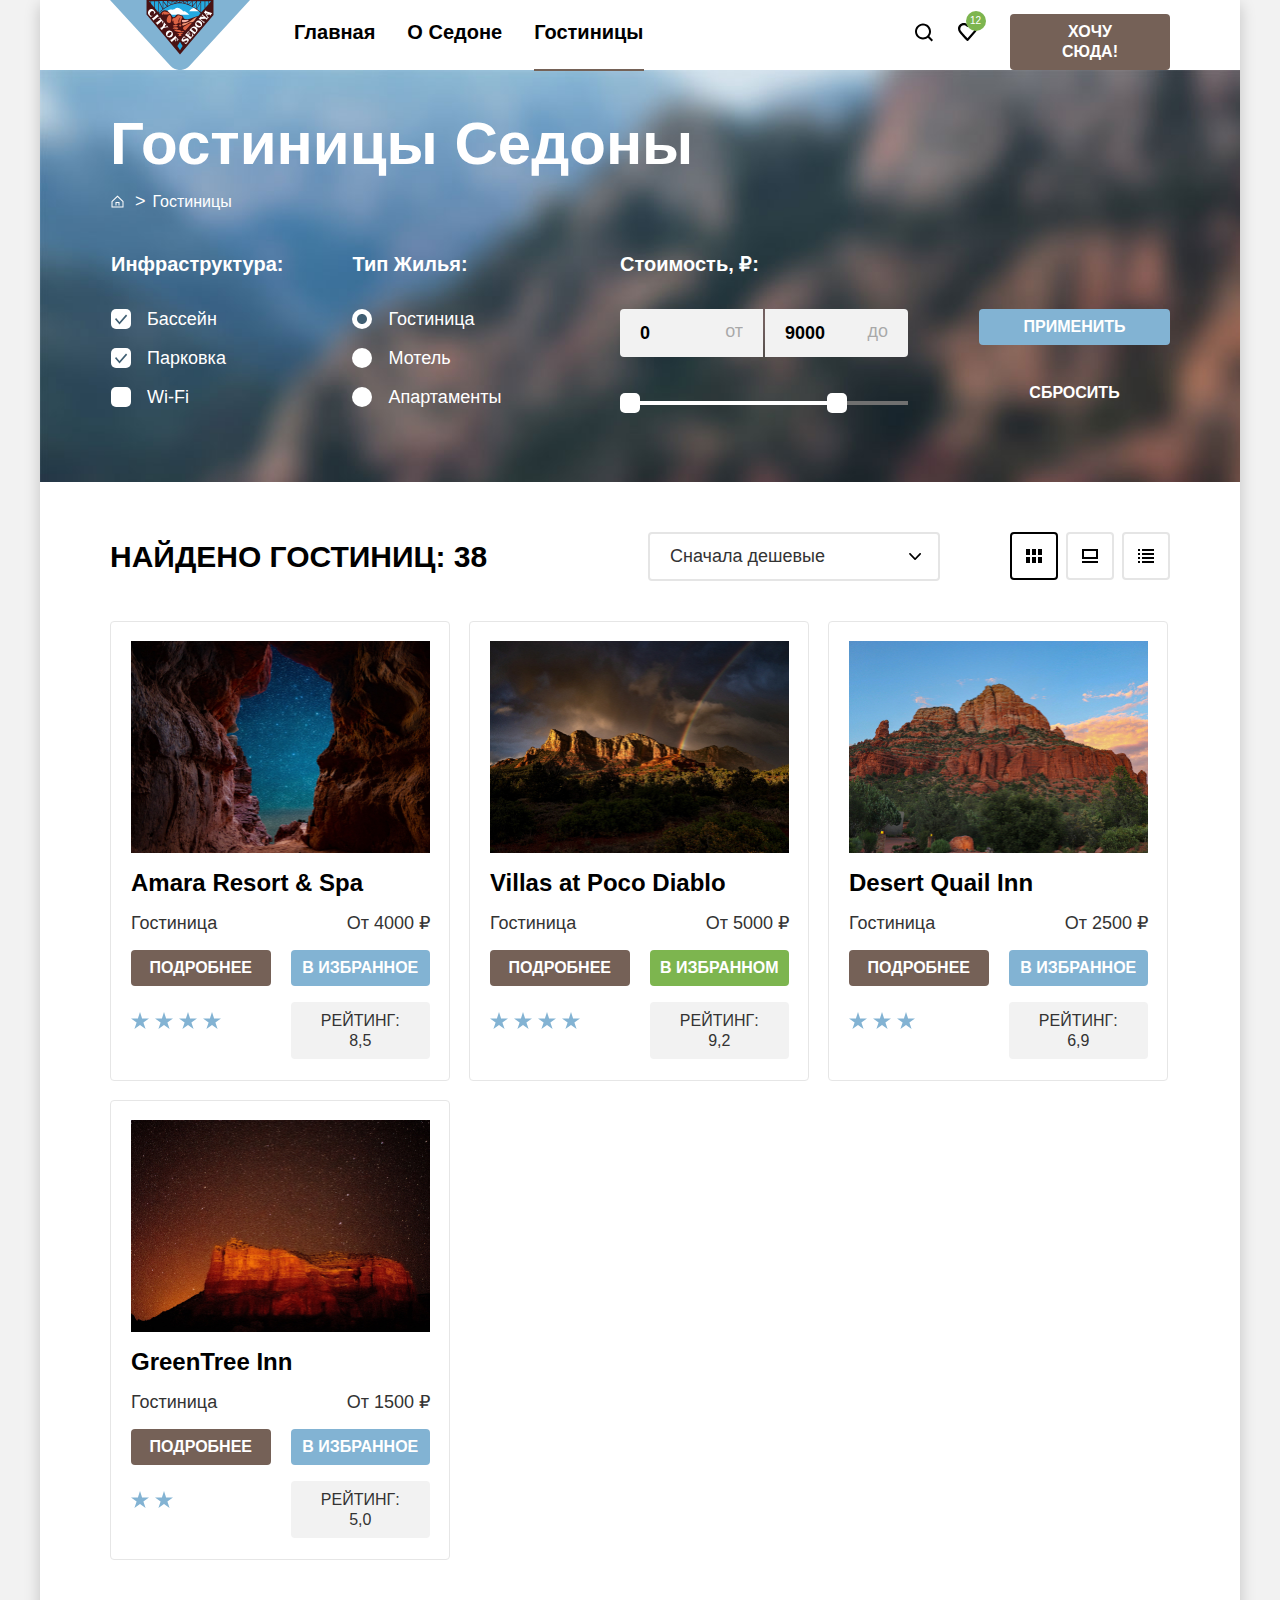
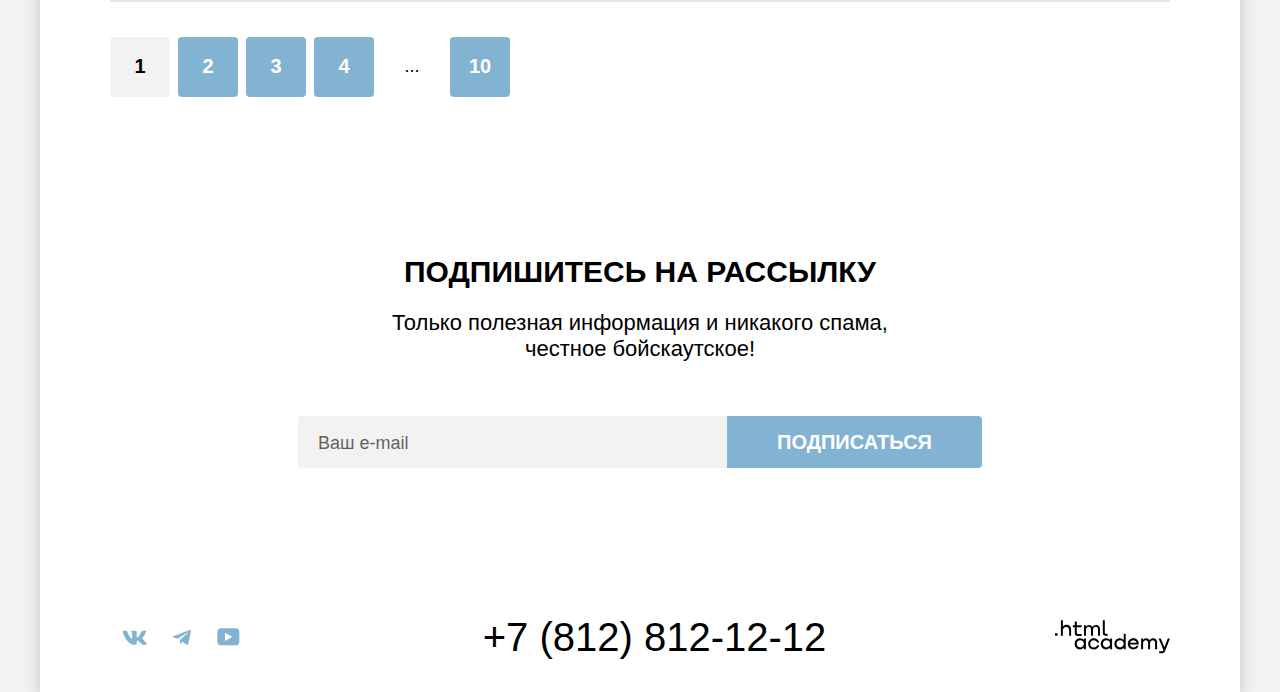
==== commit 169bdcbb: "Add files via upload" ====
--- a/catalog.html
+++ b/catalog.html
@@ -255,7 +255,7 @@
             <p class="catalog-card-price">От 1500 ₽</p>
             <a class="more-details-button" href="#">подробнее</a>
             <button class="favorite-hotel-button all-button" type="button">
-              в избранное
+              в&nbsp;избранное
             </button>
             <button class="favorite-hotel-select all-button visually-hidden-btn" type="button">
               в избранном
--- a/styles/styles.css
+++ b/styles/styles.css
@@ -1511,7 +1511,7 @@
 
 .catalog-card-type {
   margin: 0 auto 0 0;
-  height: 21px;
+  min-height: 21px;
   grid-area: type;
   color: #333333;
   text-align: left;
@@ -1568,6 +1568,7 @@
   color: #ffffff;
   text-align: center;
   align-self: center;
+  padding: 8px 6px;
   font-family: "PT Sans", sans-serif;
   font-size: 16px;
   font-weight: 700;
@@ -1605,6 +1606,7 @@
   align-self: center;
   grid-area: like;
   text-align: center;
+  padding: 8px 6px;
   min-height: 36px;
   font-family: "PT Sans", sans-serif;
   font-size: 16px;
@@ -1707,7 +1709,7 @@
   align-items: center;
   min-width: 60px;
   min-height: 60px;
-  padding: 11px 0 13px 0;
+  padding: 11px 15px 13px 15px;
   border-radius: 4px;
   background: #82b3d3;
   text-decoration: none;
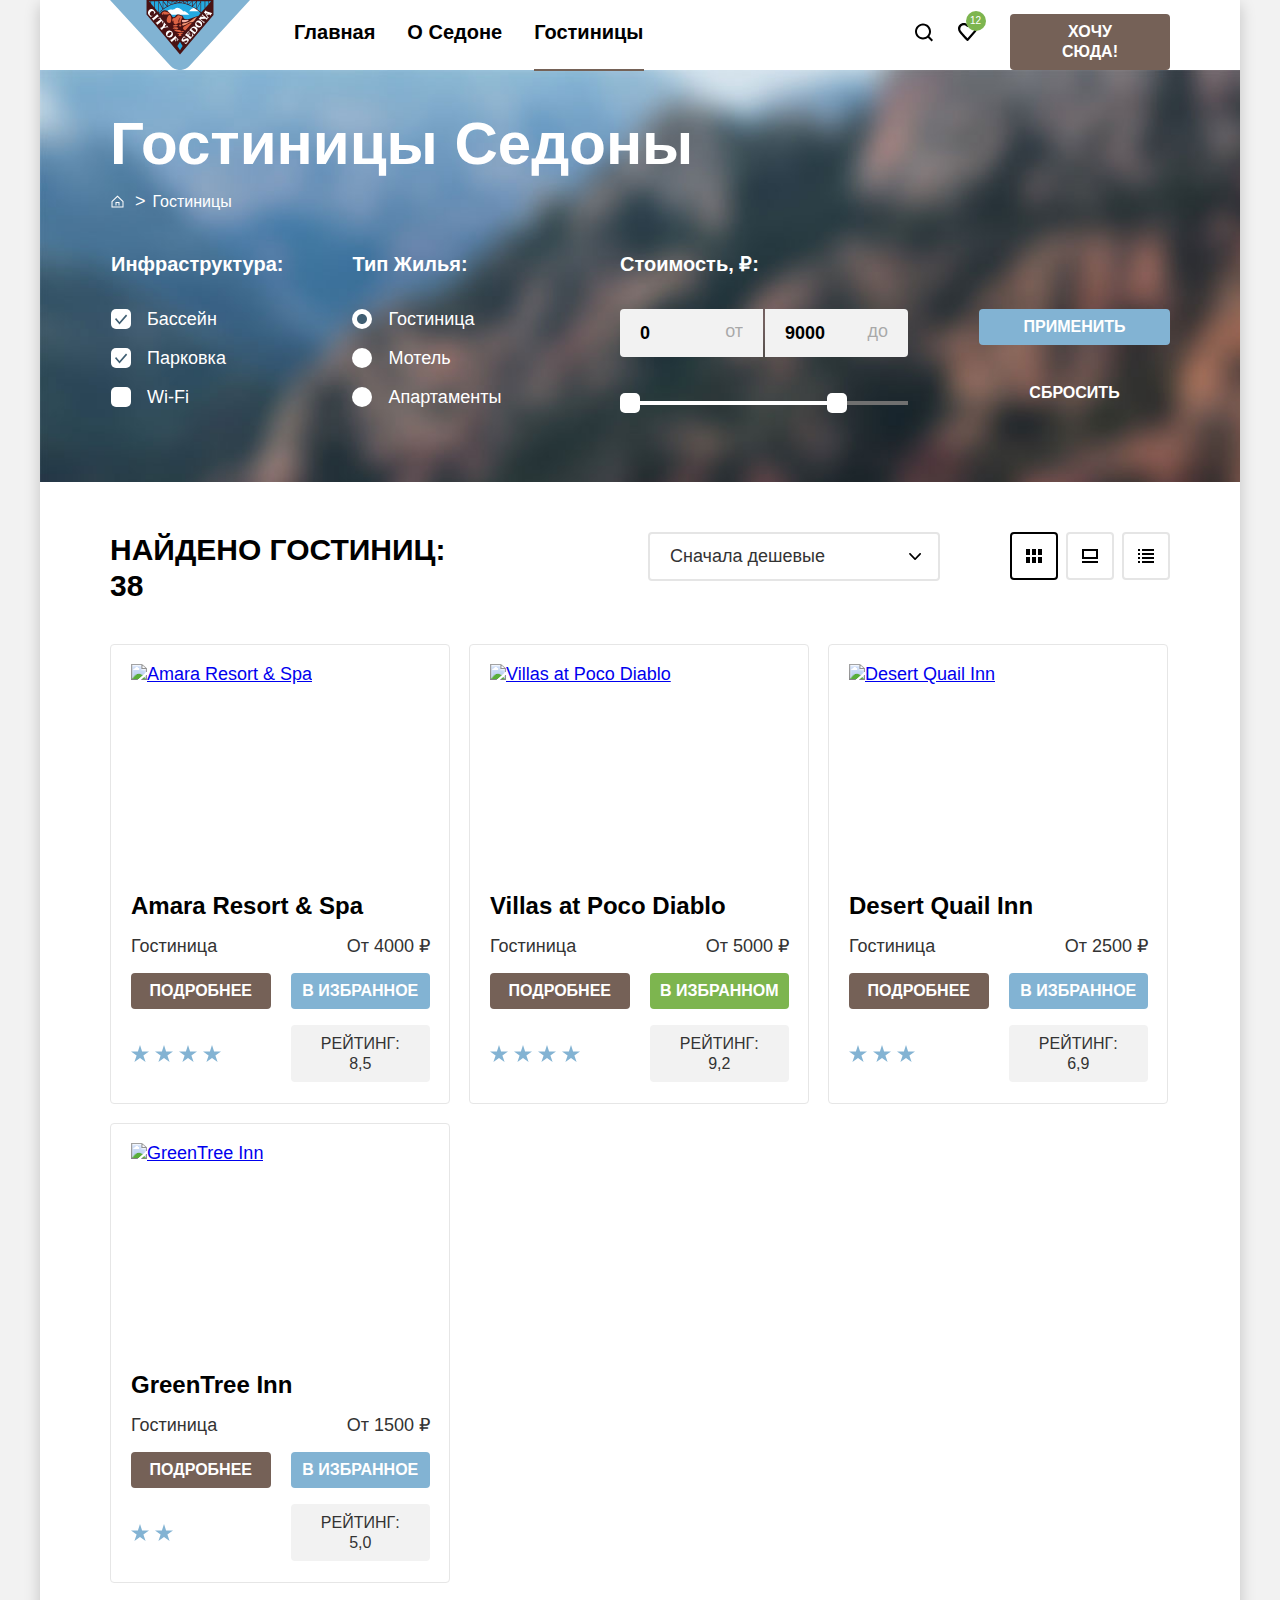
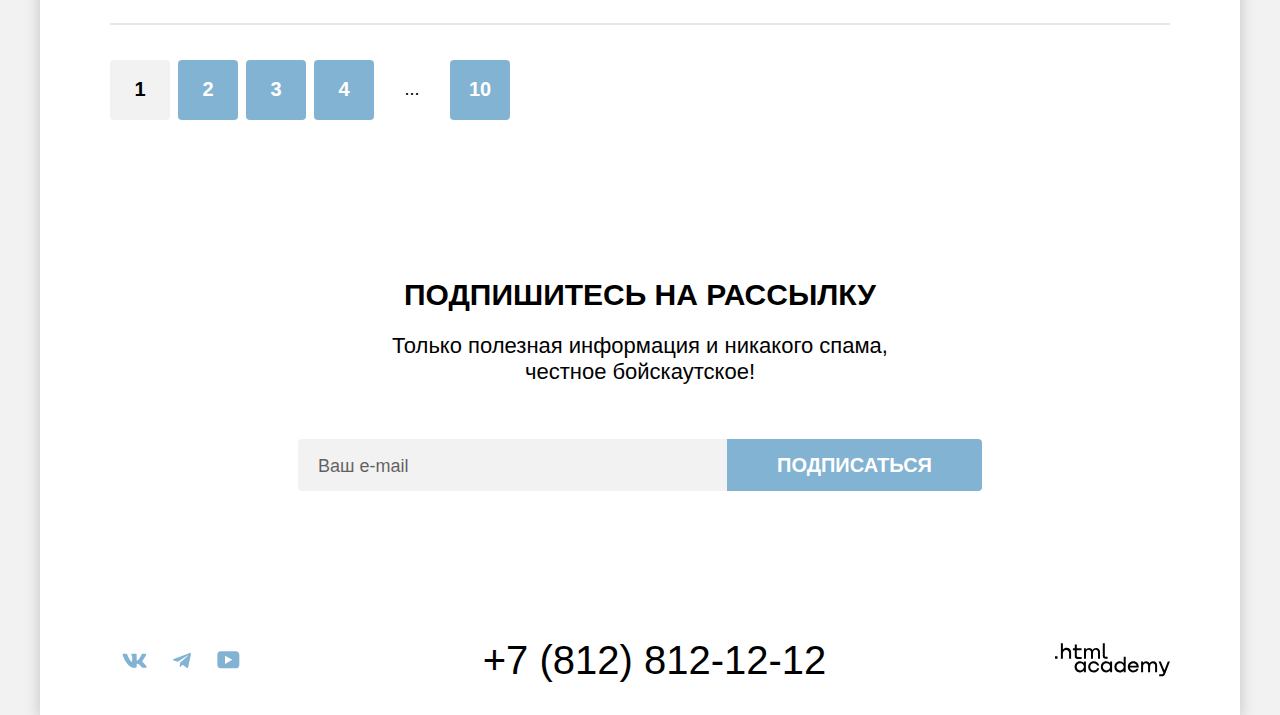
==== commit d4acdda5: "добавляет обратно звёзды" ====
--- a/catalog.html
+++ b/catalog.html
@@ -1,6 +1,5 @@
 <!DOCTYPE html>
 <html lang="ru">
-
   <head>
     <meta charset="utf-8" />
     <title>HTML Academy: Седона</title>
@@ -12,11 +11,19 @@
     <header data-test="header">
       <nav class="page-nav">
         <a class="nav-logo" href="index.html">
-          <img class="logo-sedona" src="images/logo.svg" alt="logo-sedona" width="140" height="70" />
+          <img
+            class="logo-sedona"
+            src="images/logo.svg"
+            alt="logo-sedona"
+            width="140"
+            height="70"
+          />
         </a>
         <ul class="nav-list">
           <li class="nav-list-item">
-            <a class="nav-list-link available-link" href="index.html">Главная</a>
+            <a class="nav-list-link available-link" href="index.html"
+              >Главная</a
+            >
           </li>
           <li class="nav-list-item">
             <a class="nav-list-link available-link" href="#">О седоне</a>
@@ -61,27 +68,48 @@
         </header>
         <section class="section-filter" data-test="filter">
           <h2 class="visually-hidden">Фильтры</h2>
-          <form class="filter-form" action="https://echo.htmlacademy.ru/" method="get">
+          <form
+            class="filter-form"
+            action="https://echo.htmlacademy.ru/"
+            method="get"
+          >
             <fieldset class="catalog-filter-group infrastructure">
               <legend class="catalog-filter-title">Инфраструктура:</legend>
               <ul class="catalog-filter-list">
                 <li class="catalog-filter-item checkbox-item">
                   <label class="control-checkbox" for="pool">
-                    <input class="checkbox-input visually-hidden" checked id="pool" type="checkbox" name="pool" />
+                    <input
+                      class="checkbox-input visually-hidden"
+                      checked
+                      id="pool"
+                      type="checkbox"
+                      name="pool"
+                    />
                     <span class="control-checkbox-mark"></span>
                     <span class="control-label">Бассейн</span>
                   </label>
                 </li>
                 <li class="catalog-filter-item checkbox-item">
                   <label class="control-checkbox" for="parking">
-                    <input class="checkbox-input visually-hidden" checked id="parking" type="checkbox" name="parking" />
+                    <input
+                      class="checkbox-input visually-hidden"
+                      checked
+                      id="parking"
+                      type="checkbox"
+                      name="parking"
+                    />
                     <span class="control-checkbox-mark"></span>
                     <span class="control-label">Парковка</span>
                   </label>
                 </li>
                 <li class="catalog-filter-item checkbox-item">
                   <label class="control-checkbox" for="wi-fi">
-                    <input class="checkbox-input visually-hidden" id="wi-fi" type="checkbox" name="wi-fi" />
+                    <input
+                      class="checkbox-input visually-hidden"
+                      id="wi-fi"
+                      type="checkbox"
+                      name="wi-fi"
+                    />
                     <span class="control-checkbox-mark"></span>
                     <span class="control-label">Wi-Fi</span>
                   </label>
@@ -93,7 +121,13 @@
               <ul class="catalog-filter-list">
                 <li class="catalog-filter-item">
                   <label class="control-radio">
-                    <input class="radio-input visually-hidden" checked id="hotel" type="radio" name="housing" />
+                    <input
+                      class="radio-input visually-hidden"
+                      checked
+                      id="hotel"
+                      type="radio"
+                      name="housing"
+                    />
                     <span class="control-radio-mark"></span>
                     <span class="control-label">Гостиница</span>
                   </label>
@@ -101,13 +135,24 @@
 
                 <li class="catalog-filter-item">
                   <label class="control-radio">
-                    <input class="radio-input visually-hidden" id="motel" type="radio" name="housing" />
+                    <input
+                      class="radio-input visually-hidden"
+                      id="motel"
+                      type="radio"
+                      name="housing"
+                    />
                     <span class="control-radio-mark"></span>
-                    <span class="control-label">Мотель</span></label>
+                    <span class="control-label">Мотель</span></label
+                  >
                 </li>
                 <li class="catalog-filter-item">
                   <label class="control-radio">
-                    <input class="radio-input visually-hidden" id="apartments" type="radio" name="housing" />
+                    <input
+                      class="radio-input visually-hidden"
+                      id="apartments"
+                      type="radio"
+                      name="housing"
+                    />
                     <span class="control-radio-mark"></span>
                     <span class="control-label">Апартаменты</span>
                   </label>
@@ -119,13 +164,27 @@
               <ul class="catalog-filter-list min-max-price-list">
                 <li class="min-max-price-item">
                   <label class="control min-price-control" for="min-price">
-                    <input class="filter-min-price-input" type="number" id="min-price" value="0" placeholder="от"
-                      name="min-price" required />
+                    <input
+                      class="filter-min-price-input"
+                      type="number"
+                      id="min-price"
+                      value="0"
+                      placeholder="от"
+                      name="min-price"
+                      required
+                    />
                     <span class="min-price-text">от</span>
                   </label>
                   <label class="control max-price-control" for="max-price">
-                    <input class="filter-max-price-input" type="number" id="max-price" placeholder="до" value="9000"
-                      name="max-price" required />
+                    <input
+                      class="filter-max-price-input"
+                      type="number"
+                      id="max-price"
+                      placeholder="до"
+                      value="9000"
+                      name="max-price"
+                      required
+                    />
                     <span class="max-price-text">до</span>
                   </label>
                 </li>
@@ -133,10 +192,14 @@
                   <div class="range-scale">
                     <div class="range-bar">
                       <button type="button" class="range-toggle toggle-min">
-                        <span class="visually-hidden">Изменить минимальную цену</span>
+                        <span class="visually-hidden"
+                          >Изменить минимальную цену</span
+                        >
                       </button>
                       <button type="button" class="range-toggle toggle-max">
-                        <span class="visually-hidden">Изменить максимальную цену</span>
+                        <span class="visually-hidden"
+                          >Изменить максимальную цену</span
+                        >
                       </button>
                     </div>
                   </div>
@@ -166,21 +229,26 @@
             <option value="expensive">Сначала дорогое</option>
           </select>
           <div class="view-mode-buttons">
-            <a class="view-button view-cards selected-view-button" aria-current="true">
+            <a
+              class="view-button view-cards selected-view-button"
+              aria-current="true"
+            >
               <span class="visually-hidden">Показать карточки товаров</span>
             </a>
-            <a class="view-button view-by-one" href="#"><span class="visually-hidden">показать по одному</span>
+            <a class="view-button view-by-one" href="#"
+              ><span class="visually-hidden">показать по одному</span>
             </a>
-            <a class="view-button view-list" href="#"><span class="visually-hidden">показать список товаров</span>
+            <a class="view-button view-list" href="#"
+              ><span class="visually-hidden">показать список товаров</span>
             </a>
           </div>
         </div>
         <div class="main-cards">
-          <h3 class="visually-hidden">Найденные отели</h3>
+          <h1 class="visually-hidden">Найденные отели</h1>
           <article class="catalog-card">
-            <a class="catalog-card-img" href="#" tabindex="1">
-              <img class="catalog-card-image" src="images/amara-resort-&-spa.jpg" alt="Amara Resort & Spa" width="300"
-                height="212" />
+            <a class="catalog-card-img" href="#">
+              <img src="images/Amara-Resort-&-Spa.jpg" alt="Amara Resort & Spa" width="300" height="212" style="margin: 0;
+              padding: 0;" />
             </a>
             <h4 class="catalog-card-name">
               <a class="catalog-card-link" href="#">Amara Resort & Spa</a>
@@ -188,20 +256,26 @@
             <p class="catalog-card-type">Гостиница</p>
             <p class="catalog-card-price">От 4000 ₽</p>
             <a class="more-details-button" href="#">подробнее</a>
-            <button class="favorite-hotel-button all-button" type="button">
-              в избранное
-            </button>
-            <button class="favorite-hotel-select all-button visually-hidden-btn" type="button">
-              в избранном
-            </button>
-            <p class="card-rating-stars rating-4">
-              <span class="visually-hidden"></span>
-            </p>
+            <button class="favorite-hotel-button">в избранное</button>
+            <button class="favorite-hotel-select visually-hidden">в избранном</button>
+            <form class="stars" action="https://echo.htmlacademy.ru/" method="get">
+              <input class="rating-star visually-hidden" type="radio" id="Amara-Resort-&-Spa-1" name="rating-stars">
+              <label class="star-label" for="Amara-Resort-&-Spa-1"></label>
+              <input class="rating-star visually-hidden" type="radio" id="Amara-Resort-&-Spa-2" name="rating-stars"
+                checked>
+              <label class="star-label" for="Amara-Resort-&-Spa-2"></label>
+              <input class="rating-star visually-hidden" type="radio" id="Amara-Resort-&-Spa-3" name="rating-stars">
+              <label class="star-label" for="Amara-Resort-&-Spa-3"></label>
+              <input class="rating-star visually-hidden" type="radio" id="Amara-Resort-&-Spa-4" name="rating-stars">
+              <label class="star-label" for="Amara-Resort-&-Spa-4"></label>
+              <input class="rating-star visually-hidden" type="radio" id="Amara-Resort-&-Spa-5" name="rating-stars">
+              <label class="star-label" for="Amara-Resort-&-Spa-5"></label>
+            </form>
             <p class="rating">РЕЙТИНГ: 8,5</p>
           </article>
           <article class="catalog-card">
-            <a class="catalog-card-img" href="#" tabindex="1">
-              <img class="catalog-card-image" src="images/villas-at-poco-diablo.jpg" alt="Villas at Poco Diablo"
+            <a class="catalog-card-img" href="#">
+              <img class="catalog-card-img" src="images/Villas-at-Poco-Diablo.jpg" alt="Villas at Poco Diablo"
                 width="300" height="212" />
             </a>
             <h4 class="catalog-card-name">
@@ -210,20 +284,26 @@
             <p class="catalog-card-type">Гостиница</p>
             <p class="catalog-card-price">От 5000 ₽</p>
             <a class="more-details-button" href="#">подробнее</a>
-            <button class="favorite-hotel-button all-button visually-hidden-btn" type="button">
-              в избранное
-            </button>
-            <button class="favorite-hotel-select all-button" type="button">
-              в избранном
-            </button>
-            <p class="card-rating-stars rating-4">
-              <span class="visually-hidden"></span>
-            </p>
+            <button class="favorite-hotel-button visually-hidden">в избранное</button>
+            <button class="favorite-hotel-select">в избранном</button>
+            <form class="stars" action="https://echo.htmlacademy.ru/" method="get">
+              <input class="rating-star visually-hidden" type="radio" id="Villas-at-Poco-Diablo-1" name="rating-stars">
+              <label class="star-label" for="Villas-at-Poco-Diablo-1"></label>
+              <input class="rating-star visually-hidden" type="radio" id="Villas-at-Poco-Diablo-2" name="rating-stars"
+                checked>
+              <label class="star-label" for="Villas-at-Poco-Diablo-2"></label>
+              <input class="rating-star visually-hidden" type="radio" id="Villas-at-Poco-Diablo-3" name="rating-stars">
+              <label class="star-label" for="Villas-at-Poco-Diablo-3"></label>
+              <input class="rating-star visually-hidden" type="radio" id="Villas-at-Poco-Diablo-4" name="rating-stars">
+              <label class="star-label" for="Villas-at-Poco-Diablo-4"></label>
+              <input class="rating-star visually-hidden" type="radio" id="Villas-at-Poco-Diablo-5" name="rating-stars">
+              <label class="star-label" for="Villas-at-Poco-Diablo-5"></label>
+            </form>
             <p class="rating">РЕЙТИНГ: 9,2</p>
           </article>
           <article class="catalog-card">
-            <a class="catalog-card-img" href="#" tabindex="1">
-              <img class="catalog-card-image" src="images/desert-quail-inn.jpg" alt="Desert Quail Inn" width="300"
+            <a class="catalog-card-img" href="#">
+              <img class="catalog-card-img" src="images/Desert-Quail-Inn.jpg" alt="Desert Quail Inn" width="300"
                 height="212" />
             </a>
             <h4 class="catalog-card-name">
@@ -232,20 +312,26 @@
             <p class="catalog-card-type">Гостиница</p>
             <p class="catalog-card-price">От 2500 ₽</p>
             <a class="more-details-button" href="#">подробнее</a>
-            <button class="favorite-hotel-button all-button" type="button">
-              в избранное
-            </button>
-            <button class="favorite-hotel-select all-button visually-hidden-btn" type="button">
-              в избранном
-            </button>
-            <p class="card-rating-stars rating-3">
-              <span class="visually-hidden"></span>
-            </p>
+            <button class="favorite-hotel-button">в избранное</button>
+            <button class="favorite-hotel-select visually-hidden">в избранном</button>
+            <form class="stars" action="https://echo.htmlacademy.ru/" method="get">
+              <input class="rating-star visually-hidden" type="radio" id="Desert-Quail-Inn-1" name="rating-stars">
+              <label class="star-label" for="Desert-Quail-Inn-1"></label>
+              <input class="rating-star visually-hidden" type="radio" id="Desert-Quail-Inn-2" name="rating-stars">
+              <label class="star-label" for="Desert-Quail-Inn-2"></label>
+              <input class="rating-star visually-hidden" type="radio" id="Desert-Quail-Inn-3" name="rating-stars"
+                checked>
+              <label class="star-label" for="Desert-Quail-Inn-3"></label>
+              <input class="rating-star visually-hidden" type="radio" id="Desert-Quail-Inn-4" name="rating-stars">
+              <label class="star-label" for="Desert-Quail-Inn-4"></label>
+              <input class="rating-star visually-hidden" type="radio" id="Desert-Quail-Inn-5" name="rating-stars">
+              <label class="star-label" for="Desert-Quail-Inn-5"></label>
+            </form>
             <p class="rating">РЕЙТИНГ: 6,9</p>
           </article>
           <article class="catalog-card">
-            <a class="catalog-card-img" href="#" tabindex="1">
-              <img class="catalog-card-image" src="images/greentree-inn.jpg" alt="GreenTree Inn" width="300"
+            <a class="catalog-card-img" href="#">
+              <img class="catalog-card-img" src="images/GreenTree-Inn.jpg" alt="GreenTree Inn" width="300"
                 height="212" />
             </a>
             <h4 class="catalog-card-name">
@@ -254,15 +340,20 @@
             <p class="catalog-card-type">Гостиница</p>
             <p class="catalog-card-price">От 1500 ₽</p>
             <a class="more-details-button" href="#">подробнее</a>
-            <button class="favorite-hotel-button all-button" type="button">
-              в&nbsp;избранное
-            </button>
-            <button class="favorite-hotel-select all-button visually-hidden-btn" type="button">
-              в избранном
-            </button>
-            <p class="card-rating-stars rating-2">
-              <span class="visually-hidden"></span>
-            </p>
+            <button class="favorite-hotel-button">в избранное</button>
+            <button class="favorite-hotel-select visually-hidden">в избранном</button>
+            <form class="stars" action="https://echo.htmlacademy.ru/" method="get">
+              <input class="rating-star visually-hidden" type="radio" id="GreenTree-Inn-1" name="rating-stars">
+              <label class="star-label" for="GreenTree-Inn-1"></label>
+              <input class="rating-star visually-hidden" type="radio" id="GreenTree-Inn-2" name="rating-stars">
+              <label class="star-label" for="GreenTree-Inn-2"></label>
+              <input class="rating-star visually-hidden" type="radio" id="GreenTree-Inn-3" name="rating-stars">
+              <label class="star-label" for="GreenTree-Inn-3"></label>
+              <input class="rating-star visually-hidden" type="radio" id="GreenTree-Inn-4" name="rating-stars" checked>
+              <label class="star-label" for="GreenTree-Inn-4"></label>
+              <input class="rating-star visually-hidden" type="radio" id="GreenTree-Inn-5" name="rating-stars">
+              <label class="star-label" for="GreenTree-Inn-5"></label>
+            </form>
             <p class="rating">РЕЙТИНГ: 5,0</p>
           </article>
         </div>
@@ -294,10 +385,25 @@
           Только полезная информация и никакого спама,<br />
           честное бойскаутское!
         </p>
-        <form class="email-form" action="https://echo.htmlacademy.ru/" method="post">
+        <form
+          class="email-form"
+          action="https://echo.htmlacademy.ru/"
+          method="post"
+        >
           <label class="visually-hidden" for="email">Укажите ваш e-mail</label>
-          <input class="email-input" type="email" name="use-email" id="email" placeholder="Ваш e-mail" required />
-          <button class="subscribe-button all-button" type="submit" id="subscribe">
+          <input
+            class="email-input"
+            type="email"
+            name="use-email"
+            id="email"
+            placeholder="Ваш e-mail"
+            required
+          />
+          <button
+            class="subscribe-button all-button"
+            type="submit"
+            id="subscribe"
+          >
             Подписаться
           </button>
         </form>
@@ -308,39 +414,73 @@
         <li class="social-nav-item">
           <a class="social-nav-link" href="https://vk.com/htmlacademy">
             <span class="visually-hidden">ссылка вк</span>
-            <svg class="footer-social-svg" width="25" height="15" viewBox="0 0 25 15" fill="#83B3D3"
-              xmlns="http://www.w3.org/2000/svg">
-              <path fill-rule="evenodd" clip-rule="evenodd"
-                d="M24.1164 1.80445C24.2824 1.25845 24.1164 0.856445 23.3214 0.856445H20.6964C20.0284 0.856445 19.7204 1.20345 19.5534 1.58645C19.5534 1.58645 18.2184 4.78245 16.3274 6.85845C15.7154 7.46045 15.4374 7.65145 15.1034 7.65145C14.9364 7.65145 14.6854 7.46045 14.6854 6.91345V1.80445C14.6854 1.14845 14.5014 0.856445 13.9454 0.856445H9.81738C9.40038 0.856445 9.14938 1.16045 9.14938 1.44945C9.14938 2.07045 10.0954 2.21445 10.1924 3.96245V7.76045C10.1924 8.59345 10.0394 8.74444 9.70538 8.74444C8.81538 8.74444 6.65038 5.53345 5.36538 1.85945C5.11638 1.14445 4.86438 0.856445 4.19338 0.856445H1.56638C0.816382 0.856445 0.666382 1.20345 0.666382 1.58645C0.666382 2.26845 1.55638 5.65645 4.81138 10.1374C6.98138 13.1974 10.0364 14.8564 12.8194 14.8564C14.4884 14.8564 14.6944 14.4884 14.6944 13.8534V11.5404C14.6944 10.8034 14.8524 10.6564 15.3814 10.6564C15.7714 10.6564 16.4384 10.8484 17.9964 12.3234C19.7764 14.0724 20.0694 14.8564 21.0714 14.8564H23.6964C24.4464 14.8564 24.8224 14.4884 24.6064 13.7604C24.3684 13.0364 23.5184 11.9854 22.3914 10.7384C21.7794 10.0284 20.8614 9.26345 20.5824 8.88045C20.1934 8.38945 20.3044 8.17044 20.5824 7.73345C20.5824 7.73345 23.7824 3.30745 24.1154 1.80445H24.1164Z" />
+            <svg
+              class="footer-social-svg"
+              width="25"
+              height="15"
+              viewBox="0 0 25 15"
+              fill="#83B3D3"
+              xmlns="http://www.w3.org/2000/svg"
+            >
+              <path
+                fill-rule="evenodd"
+                clip-rule="evenodd"
+                d="M24.1164 1.80445C24.2824 1.25845 24.1164 0.856445 23.3214 0.856445H20.6964C20.0284 0.856445 19.7204 1.20345 19.5534 1.58645C19.5534 1.58645 18.2184 4.78245 16.3274 6.85845C15.7154 7.46045 15.4374 7.65145 15.1034 7.65145C14.9364 7.65145 14.6854 7.46045 14.6854 6.91345V1.80445C14.6854 1.14845 14.5014 0.856445 13.9454 0.856445H9.81738C9.40038 0.856445 9.14938 1.16045 9.14938 1.44945C9.14938 2.07045 10.0954 2.21445 10.1924 3.96245V7.76045C10.1924 8.59345 10.0394 8.74444 9.70538 8.74444C8.81538 8.74444 6.65038 5.53345 5.36538 1.85945C5.11638 1.14445 4.86438 0.856445 4.19338 0.856445H1.56638C0.816382 0.856445 0.666382 1.20345 0.666382 1.58645C0.666382 2.26845 1.55638 5.65645 4.81138 10.1374C6.98138 13.1974 10.0364 14.8564 12.8194 14.8564C14.4884 14.8564 14.6944 14.4884 14.6944 13.8534V11.5404C14.6944 10.8034 14.8524 10.6564 15.3814 10.6564C15.7714 10.6564 16.4384 10.8484 17.9964 12.3234C19.7764 14.0724 20.0694 14.8564 21.0714 14.8564H23.6964C24.4464 14.8564 24.8224 14.4884 24.6064 13.7604C24.3684 13.0364 23.5184 11.9854 22.3914 10.7384C21.7794 10.0284 20.8614 9.26345 20.5824 8.88045C20.1934 8.38945 20.3044 8.17044 20.5824 7.73345C20.5824 7.73345 23.7824 3.30745 24.1154 1.80445H24.1164Z"
+              />
             </svg>
           </a>
         </li>
         <li class="social-nav-item">
           <a class="social-nav-link" href="https://t.me/htmlacademy ">
             <span class="visually-hidden">ссылка телеграм</span>
-            <svg class="footer-social-svg" width="18" height="17" viewBox="0 0 18 17" fill="#83B3D3"
-              xmlns="http://www.w3.org/2000/svg">
+            <svg
+              class="footer-social-svg"
+              width="18"
+              height="17"
+              viewBox="0 0 18 17"
+              fill="#83B3D3"
+              xmlns="http://www.w3.org/2000/svg"
+            >
               <path
-                d="M16.785 0.955705L0.840489 7.1042C-0.247661 7.54126 -0.241365 8.14828 0.640845 8.41897L4.73445 9.69597L14.2058 3.72014C14.6537 3.44766 15.0629 3.59424 14.7265 3.89281L7.05283 10.8183H7.05103L7.05283 10.8192L6.77045 15.0387C7.18413 15.0387 7.36669 14.8489 7.59871 14.625L9.58705 12.6915L13.7229 15.7464C14.4855 16.1664 15.0332 15.9506 15.2229 15.0405L17.9379 2.2453C18.2158 1.13107 17.5126 0.626562 16.785 0.955705Z" />
+                d="M16.785 0.955705L0.840489 7.1042C-0.247661 7.54126 -0.241365 8.14828 0.640845 8.41897L4.73445 9.69597L14.2058 3.72014C14.6537 3.44766 15.0629 3.59424 14.7265 3.89281L7.05283 10.8183H7.05103L7.05283 10.8192L6.77045 15.0387C7.18413 15.0387 7.36669 14.8489 7.59871 14.625L9.58705 12.6915L13.7229 15.7464C14.4855 16.1664 15.0332 15.9506 15.2229 15.0405L17.9379 2.2453C18.2158 1.13107 17.5126 0.626562 16.785 0.955705Z"
+              />
             </svg>
           </a>
         </li>
         <li class="social-nav-item">
-          <a class="social-nav-link" href="https://www.youtube.com/user/htmlacademyru">
+          <a
+            class="social-nav-link"
+            href="https://www.youtube.com/user/htmlacademyru"
+          >
             <span class="visually-hidden">ссылка ютуб</span>
-            <svg class="footer-social-svg" width="23" height="18" viewBox="0 0 23 18" fill="#83B3D3"
-              xmlns="http://www.w3.org/2000/svg">
+            <svg
+              class="footer-social-svg"
+              width="23"
+              height="18"
+              viewBox="0 0 23 18"
+              fill="#83B3D3"
+              xmlns="http://www.w3.org/2000/svg"
+            >
               <path
-                d="M18.9402 0.356445H3.50738C1.64668 0.356445 0.333252 1.9502 0.333252 3.75645V13.8502C0.333252 15.7627 1.64668 17.3564 3.50738 17.3564H19.1591C20.8009 17.3564 22.3333 15.7627 22.3333 13.9564V3.75645C22.1143 1.9502 20.8009 0.356445 18.9402 0.356445ZM7.99494 12.8939V4.81894L15.3283 8.85645L7.99494 12.8939Z" />
+                d="M18.9402 0.356445H3.50738C1.64668 0.356445 0.333252 1.9502 0.333252 3.75645V13.8502C0.333252 15.7627 1.64668 17.3564 3.50738 17.3564H19.1591C20.8009 17.3564 22.3333 15.7627 22.3333 13.9564V3.75645C22.1143 1.9502 20.8009 0.356445 18.9402 0.356445ZM7.99494 12.8939V4.81894L15.3283 8.85645L7.99494 12.8939Z"
+              />
             </svg>
           </a>
         </li>
       </ul>
-      <a class="footer-nav-number" href="tel:+78128121212">+7 (812) 812-12-12</a>
+      <a class="footer-nav-number" href="tel:+78128121212"
+        >+7 (812) 812-12-12</a
+      >
       <a class="footer-nav-logo" href="https://htmlacademy.ru/">
-        <svg xmlns="http://www.w3.org/2000/svg" width="115" height="34" fill="#000">
+        <svg
+          xmlns="http://www.w3.org/2000/svg"
+          width="115"
+          height="34"
+          fill="#000"
+        >
           <path
-            d="M0 13.256v2.6h2.5v-2.6H0ZM11.6 4.856c-1.6 0-2.8.7-3.6 1.7h-.1v-6.2h-2v15.5h2v-5.3c0-2.1 1.3-3.6 3.3-3.6 1.8 0 2.9 1.4 2.9 3.2v5.7h2v-6.1c.1-3-1.8-4.9-4.5-4.9ZM26.6 5.156h-4.8v-3.7h-2v3.8h-1.9v2h1.9v6c0 1.7 1 2.7 2.7 2.7h4.1v-2h-3.7c-.7 0-1.1-.4-1.1-1.1v-5.7h4.8v-2ZM41.1 4.956c-1.6 0-2.9.8-3.5 2.1h-.1c-.6-1.2-1.8-2.1-3.4-2.1-1.4 0-2.5.8-3.1 1.8h-.1v-1.6H29v10.6h2v-5.4c0-2 1-3.5 2.6-3.5 1.5 0 2.4 1 2.4 2.6v6.3h2v-5.6c0-2.4 1.4-3.3 2.6-3.3 1.5 0 2.4 1 2.4 2.6v6.3h2v-6.5c.1-2.5-1.4-4.3-3.9-4.3ZM47.8 13.056c0 1.7 1 2.7 2.8 2.7h2v-2h-1.7c-.7 0-1.1-.4-1.1-1.1V.356h-2v12.7ZM28.9 20.056c-.9-1.1-2.2-1.8-3.9-1.8-3.1 0-5.4 2.3-5.4 5.6s2.3 5.6 5.4 5.6c1.8 0 3-.8 3.8-1.9h.1v1.6h2v-10.6h-2v1.5Zm-3.6 7.4c-2.2 0-3.6-1.6-3.6-3.6s1.4-3.6 3.6-3.6 3.6 1.6 3.6 3.6c0 1.9-1.4 3.6-3.6 3.6ZM44.2 22.356c-.5-2.4-2.6-4.1-5.4-4.1-3.4 0-5.6 2.5-5.6 5.6 0 3.1 2.2 5.6 5.6 5.6 2.8 0 4.9-1.8 5.4-4.2h-2.1c-.4 1.3-1.7 2.3-3.3 2.3-2.2 0-3.6-1.6-3.6-3.6s1.4-3.6 3.6-3.6c1.6 0 2.8 1 3.3 2.2h2.1v-.2ZM55.1 20.056c-.9-1.1-2.2-1.8-3.9-1.8-3.1 0-5.4 2.3-5.4 5.6s2.3 5.6 5.4 5.6c1.8 0 3-.8 3.8-1.9h.1v1.6h2v-10.6h-2v1.5Zm-3.6 7.4c-2.2 0-3.6-1.6-3.6-3.6s1.4-3.6 3.6-3.6 3.6 1.6 3.6 3.6c0 1.9-1.5 3.6-3.6 3.6ZM68.7 20.156c-.9-1.1-2.2-1.9-3.9-1.9-3.1 0-5.4 2.3-5.4 5.6s2.2 5.6 5.4 5.6c1.7 0 3-.8 3.8-1.8h.1v1.5h2v-15.4h-2v6.4Zm-3.6 7.3c-2.2 0-3.6-1.6-3.6-3.6s1.4-3.6 3.6-3.6 3.6 1.6 3.6 3.6c-.1 2-1.5 3.6-3.6 3.6ZM78.3 18.256c-3.3 0-5.5 2.5-5.5 5.6 0 3 2.1 5.6 5.5 5.6 2.5 0 4.5-1.3 5.2-3.6h-2.1c-.5 1-1.6 1.6-3 1.6-1.9 0-3.3-1.3-3.4-2.9h8.8c.2-3.6-2-6.3-5.5-6.3Zm0 1.9c1.7 0 3 1 3.3 2.6h-6.5c.3-1.5 1.5-2.6 3.2-2.6ZM98.2 18.256c-1.6 0-2.9.8-3.6 2h-.1c-.6-1.2-1.8-2-3.4-2-1.4 0-2.5.7-3.1 1.8v-1.5h-1.9v10.6h2v-5.4c0-2 1-3.4 2.6-3.5 1.5 0 2.4 1 2.4 2.6v6.3h2v-5.6c0-2.4 1.4-3.3 2.6-3.3 1.5 0 2.4 1 2.4 2.6v6.3h2v-6.5c.1-2.6-1.4-4.4-3.9-4.4ZM109.4 27.356l-3.6-8.9h-2.2l4.8 11.6c-.3.9-.7 1.2-1.7 1.2h-2.5v2h2.5c1.8 0 2.8-.8 3.5-2.6l4.7-12.2h-2.1l-3.4 8.9Z" />
+            d="M0 13.256v2.6h2.5v-2.6H0ZM11.6 4.856c-1.6 0-2.8.7-3.6 1.7h-.1v-6.2h-2v15.5h2v-5.3c0-2.1 1.3-3.6 3.3-3.6 1.8 0 2.9 1.4 2.9 3.2v5.7h2v-6.1c.1-3-1.8-4.9-4.5-4.9ZM26.6 5.156h-4.8v-3.7h-2v3.8h-1.9v2h1.9v6c0 1.7 1 2.7 2.7 2.7h4.1v-2h-3.7c-.7 0-1.1-.4-1.1-1.1v-5.7h4.8v-2ZM41.1 4.956c-1.6 0-2.9.8-3.5 2.1h-.1c-.6-1.2-1.8-2.1-3.4-2.1-1.4 0-2.5.8-3.1 1.8h-.1v-1.6H29v10.6h2v-5.4c0-2 1-3.5 2.6-3.5 1.5 0 2.4 1 2.4 2.6v6.3h2v-5.6c0-2.4 1.4-3.3 2.6-3.3 1.5 0 2.4 1 2.4 2.6v6.3h2v-6.5c.1-2.5-1.4-4.3-3.9-4.3ZM47.8 13.056c0 1.7 1 2.7 2.8 2.7h2v-2h-1.7c-.7 0-1.1-.4-1.1-1.1V.356h-2v12.7ZM28.9 20.056c-.9-1.1-2.2-1.8-3.9-1.8-3.1 0-5.4 2.3-5.4 5.6s2.3 5.6 5.4 5.6c1.8 0 3-.8 3.8-1.9h.1v1.6h2v-10.6h-2v1.5Zm-3.6 7.4c-2.2 0-3.6-1.6-3.6-3.6s1.4-3.6 3.6-3.6 3.6 1.6 3.6 3.6c0 1.9-1.4 3.6-3.6 3.6ZM44.2 22.356c-.5-2.4-2.6-4.1-5.4-4.1-3.4 0-5.6 2.5-5.6 5.6 0 3.1 2.2 5.6 5.6 5.6 2.8 0 4.9-1.8 5.4-4.2h-2.1c-.4 1.3-1.7 2.3-3.3 2.3-2.2 0-3.6-1.6-3.6-3.6s1.4-3.6 3.6-3.6c1.6 0 2.8 1 3.3 2.2h2.1v-.2ZM55.1 20.056c-.9-1.1-2.2-1.8-3.9-1.8-3.1 0-5.4 2.3-5.4 5.6s2.3 5.6 5.4 5.6c1.8 0 3-.8 3.8-1.9h.1v1.6h2v-10.6h-2v1.5Zm-3.6 7.4c-2.2 0-3.6-1.6-3.6-3.6s1.4-3.6 3.6-3.6 3.6 1.6 3.6 3.6c0 1.9-1.5 3.6-3.6 3.6ZM68.7 20.156c-.9-1.1-2.2-1.9-3.9-1.9-3.1 0-5.4 2.3-5.4 5.6s2.2 5.6 5.4 5.6c1.7 0 3-.8 3.8-1.8h.1v1.5h2v-15.4h-2v6.4Zm-3.6 7.3c-2.2 0-3.6-1.6-3.6-3.6s1.4-3.6 3.6-3.6 3.6 1.6 3.6 3.6c-.1 2-1.5 3.6-3.6 3.6ZM78.3 18.256c-3.3 0-5.5 2.5-5.5 5.6 0 3 2.1 5.6 5.5 5.6 2.5 0 4.5-1.3 5.2-3.6h-2.1c-.5 1-1.6 1.6-3 1.6-1.9 0-3.3-1.3-3.4-2.9h8.8c.2-3.6-2-6.3-5.5-6.3Zm0 1.9c1.7 0 3 1 3.3 2.6h-6.5c.3-1.5 1.5-2.6 3.2-2.6ZM98.2 18.256c-1.6 0-2.9.8-3.6 2h-.1c-.6-1.2-1.8-2-3.4-2-1.4 0-2.5.7-3.1 1.8v-1.5h-1.9v10.6h2v-5.4c0-2 1-3.4 2.6-3.5 1.5 0 2.4 1 2.4 2.6v6.3h2v-5.6c0-2.4 1.4-3.3 2.6-3.3 1.5 0 2.4 1 2.4 2.6v6.3h2v-6.5c.1-2.6-1.4-4.4-3.9-4.4ZM109.4 27.356l-3.6-8.9h-2.2l4.8 11.6c-.3.9-.7 1.2-1.7 1.2h-2.5v2h2.5c1.8 0 2.8-.8 3.5-2.6l4.7-12.2h-2.1l-3.4 8.9Z"
+          />
         </svg>
       </a>
     </footer>
@@ -349,40 +489,98 @@
         <div>
           <h2 class="modal-name bigger-name">Поиск гостиницы в Седоне</h2>
           <button class="close-modal-btn all-button" type="button">
-            <span class="visually-hidden">кнопка закрытия модалььного окна</span>
+            <span class="visually-hidden"
+              >кнопка закрытия модалььного окна</span
+            >
           </button>
         </div>
-        <form class="modal-form" action="https://echo.htmlacademy.ru/" method="post">
+        <form
+          class="modal-form"
+          action="https://echo.htmlacademy.ru/"
+          method="post"
+        >
           <label class="arrival-date-label" for="arrival-date">
             <span class="modal-text date-text">Дата заезда:</span>
-            <input class="arrival-date-input" type="text" id="arrival-date" name="arrival date" value="27 апреля 2020"
-              placeholder="Укажите дату" required />
+            <input
+              class="arrival-date-input"
+              type="text"
+              id="arrival-date"
+              name="arrival date"
+              value="27 апреля 2020"
+              placeholder="Укажите дату"
+              required
+            />
             <span class="modal-input-icon"></span>
-            <span class="departure-input-undertext-false">Мы не можем отправить вас в прошлое.</span>
+            <span class="departure-input-undertext-false"
+              >Мы не можем отправить вас в прошлое.</span
+            >
           </label>
           <label class="date-departure-label" for="date-of-departure">
             <span class="modal-text date-text">Дата выезда:</span>
-            <input class="departure-date-input" type="text" id="date-of-departure" name="date of departure"
-              value="1 сентября 2023" placeholder="Укажите дату" required />
+            <input
+              class="departure-date-input"
+              type="text"
+              id="date-of-departure"
+              name="date of departure"
+              value="1 сентября 2023"
+              placeholder="Укажите дату"
+              required
+            />
             <span class="modal-input-icon"></span>
-            <span class="departure-input-undertext-true">На эти даты есть свободные номера. Пока есть.</span>
+            <span class="departure-input-undertext-true"
+              >На эти даты есть свободные номера. Пока есть.</span
+            >
           </label>
           <div class="kids-and-adults">
             <label class="counter-adults-label" for="counter-adults">
               <span class="modal-text adults-text">Взрослые:</span>
-              <button type="button" name="minus" class="adults-minus-btn all-button">
+              <button
+                type="button"
+                name="minus"
+                class="adults-minus-btn all-button"
+              >
                 <span class="visually-hidden">кнопка минуса</span>
-                <svg class="minus-svg" width="14" height="14" viewBox="0 0 14 2" fill="none"
-                  xmlns="http://www.w3.org/2000/svg">
-                  <path d="M0 0L0 2L14 2V0L0 0Z" fill="#756157" fill-opacity="0.3" />
+                <svg
+                  class="minus-svg"
+                  width="14"
+                  height="14"
+                  viewBox="0 0 14 2"
+                  fill="none"
+                  xmlns="http://www.w3.org/2000/svg"
+                >
+                  <path
+                    d="M0 0L0 2L14 2V0L0 0Z"
+                    fill="#756157"
+                    fill-opacity="0.3"
+                  />
                 </svg>
               </button>
-              <input class="counter-adults-input" value="2" type="number" id="counter-adults" name="counter adults"
-                required />
-              <button type="button" name="plus" class="adults-plus-btn all-button">
+              <input
+                class="counter-adults-input"
+                value="2"
+                type="number"
+                id="counter-adults"
+                name="counter adults"
+                required
+              />
+              <button
+                type="button"
+                name="plus"
+                class="adults-plus-btn all-button"
+              >
                 <span class="visually-hidden">кнопка плюса</span>
-                <svg class="plus-svg" width="14" height="14" viewBox="0 0 14 14" xmlns="http://www.w3.org/2000/svg">
-                  <path d="M14 6H8V0H6V6H0V8H6V14H8V8H14V6Z" fill="#756157" fill-opacity="0.3" />
+                <svg
+                  class="plus-svg"
+                  width="14"
+                  height="14"
+                  viewBox="0 0 14 14"
+                  xmlns="http://www.w3.org/2000/svg"
+                >
+                  <path
+                    d="M14 6H8V0H6V6H0V8H6V14H8V8H14V6Z"
+                    fill="#756157"
+                    fill-opacity="0.3"
+                  />
                 </svg>
               </button>
             </label>
@@ -390,29 +588,75 @@
               <span class="modal-text kids-text">Дети:</span>
               <button type="button" class="about-kids-button">
                 <span class="visually-hidden">тултип о детях</span>
-                <svg width="26" height="26" viewBox="0 0 26 26" fill="none" xmlns="http://www.w3.org/2000/svg">
+                <svg
+                  width="26"
+                  height="26"
+                  viewBox="0 0 26 26"
+                  fill="none"
+                  xmlns="http://www.w3.org/2000/svg"
+                >
                   <circle cx="13" cy="13" r="13" fill="#83B3D3" />
-                  <path fill-rule="evenodd" clip-rule="evenodd" d="M12 7H14V9H12V7ZM14 19H12V10H14V19Z" fill="white" />
+                  <path
+                    fill-rule="evenodd"
+                    clip-rule="evenodd"
+                    d="M12 7H14V9H12V7ZM14 19H12V10H14V19Z"
+                    fill="white"
+                  />
                 </svg>
               </button>
-              <span class="about-kids-text" role="tooltip" id="tooltip-kids">Укажите количество детей, которые будут с
-                вами, возраст которых
+              <span class="about-kids-text" role="tooltip" id="tooltip-kids"
+                >Укажите количество детей, которые будут с вами, возраст которых
                 от 6 до 18 лет. Дети до 6 лет размещаются бесплатно.
               </span>
-              <button type="button" name="minus" class="kids-minus-btn all-button">
+              <button
+                type="button"
+                name="minus"
+                class="kids-minus-btn all-button"
+              >
                 <span class="visually-hidden">кнопка минуса</span>
-                <svg class="minus-svg" width="14" height="14" viewBox="0 0 14 2" fill="none"
-                  xmlns="http://www.w3.org/2000/svg">
-                  <path d="M0 0L0 2L14 2V0L0 0Z" fill="#756157" fill-opacity="0.3" />
+                <svg
+                  class="minus-svg"
+                  width="14"
+                  height="14"
+                  viewBox="0 0 14 2"
+                  fill="none"
+                  xmlns="http://www.w3.org/2000/svg"
+                >
+                  <path
+                    d="M0 0L0 2L14 2V0L0 0Z"
+                    fill="#756157"
+                    fill-opacity="0.3"
+                  />
                 </svg>
               </button>
-              <input class="counter-kids-input" value="2" type="number" id="counter-kids" name="counter kids" required
-                maxlength="99" />
-              <button type="button" name="plus" class="kids-plus-btn all-button">
+              <input
+                class="counter-kids-input"
+                value="2"
+                type="number"
+                id="counter-kids"
+                name="counter kids"
+                required
+                maxlength="99"
+              />
+              <button
+                type="button"
+                name="plus"
+                class="kids-plus-btn all-button"
+              >
                 <span class="visually-hidden">кнопка плюса</span>
-                <svg class="plus-svg" width="14" height="14" viewBox="0 0 14 14" fill="none"
-                  xmlns="http://www.w3.org/2000/svg">
-                  <path d="M14 6H8V0H6V6H0V8H6V14H8V8H14V6Z" fill="#756157" fill-opacity="0.3" />
+                <svg
+                  class="plus-svg"
+                  width="14"
+                  height="14"
+                  viewBox="0 0 14 14"
+                  fill="none"
+                  xmlns="http://www.w3.org/2000/svg"
+                >
+                  <path
+                    d="M14 6H8V0H6V6H0V8H6V14H8V8H14V6Z"
+                    fill="#756157"
+                    fill-opacity="0.3"
+                  />
                 </svg>
               </button>
             </label>
@@ -443,23 +687,22 @@
         if (kidsInput.value > 0) {
           kidsInput.value--;
         }
-      }
+      };
       plusKidsBtn.onclick = function () {
         if (kidsInput.value < 99) {
           kidsInput.value++;
         }
-      }
+      };
       minusAdultsBtn.onclick = function () {
         if (adultsInput.value > 0) {
           adultsInput.value--;
         }
-      }
+      };
       plusAdultsBtn.onclick = function () {
         if (adultsInput.value < 99) {
           adultsInput.value++;
         }
-      }
+      };
     </script>
   </body>
-
 </html>
--- a/styles/styles.css
+++ b/styles/styles.css
@@ -489,6 +489,7 @@
 .section-subscribe-email {
   background-color: #68a2ca;
   background-image: url("../images/subscribe.jpg");
+  background-size: cover;
   min-height: 415px;
   background-repeat: no-repeat;
   display: flex;
@@ -1332,7 +1333,7 @@
 }
 
 .reset-button:hover {
-  opacity: 0.6;
+  opacity: 0.8;
 }
 
 .reset-button:focus-visible {
@@ -1342,16 +1343,19 @@
 
 /*                          catalog-cards           */
 .section-catalog {
+
   background: #ffffff;
   padding: 50px 70px 60px 70px;
 }
 
 .catalog-inner-nav {
+  align-items: flex-start;
   display: flex;
   margin-bottom: 40px;
 }
 
 .find-number-hotels {
+  max-width: 338px;
   margin: auto auto auto 0;
   color: #000000;
   font-size: 30px;
@@ -1390,9 +1394,9 @@
 }
 
 .view-mode-buttons {
+  max-width: 168px;
   display: flex;
   flex-wrap: wrap;
-  justify-content: end;
   align-items: self-start;
   gap: 8px;
 }
@@ -1631,57 +1635,54 @@
   background: #6c9e42;
 }
 
-.visually-hidden-btn {
-  display: none;
-}
-
-.card-rating-stars {
-  margin: 0;
-  height: 37px;
-  background: url("../images/star.svg") 24px 17px repeat-x;
-  background-position: left center;
-}
-
-.rating-5 {
-  width: 120px;
-}
-
-.rating-4 {
-  width: 95px;
-}
-
-.rating-3 {
-  width: 72px;
-}
-
-.rating-2 {
-  width: 48px;
-}
-
-.rating-5 {
-  width: 24px;
+.stars {
+  display: flex;
+  flex-direction: row-reverse;
+  gap: 6px;
+  justify-content: start;
+}
+
+.rating-star {
+  appearance: none;
+}
+
+.star-label {
+  content: "";
+  cursor: pointer;
+  width: 18px;
+  height: 17px;
+  margin: auto 0 auto 0;
+}
+
+.rating-star:hover ~ .star-label {
+  width: 18px;
+  height: 17px;
+  background: url(../images/star.svg) no-repeat;
+  background-size: 18px 17px;
+  opacity: 0.4;
+}
+
+.star-label:hover ~ .star-label,
+.rating-star:checked + .star-label,
+.rating-star:checked ~ .star-label {
+  width: 18px;
+  height: 17px;
+  background: url(../images/star.svg) no-repeat;
+  background-size: 18px 17px;
 }
 
 .rating {
   color: #333333;
   text-align: center;
-  align-self: center;
   font-size: 16px;
   line-height: 20px;
   text-transform: uppercase;
   grid-area: rating;
   margin: 0;
   padding: 9px 22px 8px 22px;
-  min-height: 37px;
+  display: block;
   border-radius: 4px;
   background: #f2f2f2;
-}
-
-.long-line {
-  background: #e6e6e6;
-  width: 1060px;
-  height: 1px;
-  margin: 40px 0 40px 0;
 }
 
 /*                                 pagination            */
@@ -1736,7 +1737,7 @@
   align-items: center;
   min-width: 60px;
   min-height: 60px;
-  padding: 11px 24px 13px 24px;
+  padding: 11px 15px 13px 15px;
   border-radius: 4px;
   background: #f2f2f2;
   text-decoration: none;
@@ -1747,7 +1748,7 @@
   display: flex;
   min-width: 60px;
   min-height: 60px;
-  padding: 11px 0 13px 0;
+  padding: 11px 15px 13px 15px;
   justify-content: center;
   align-items: center;
   border-radius: 4px;
